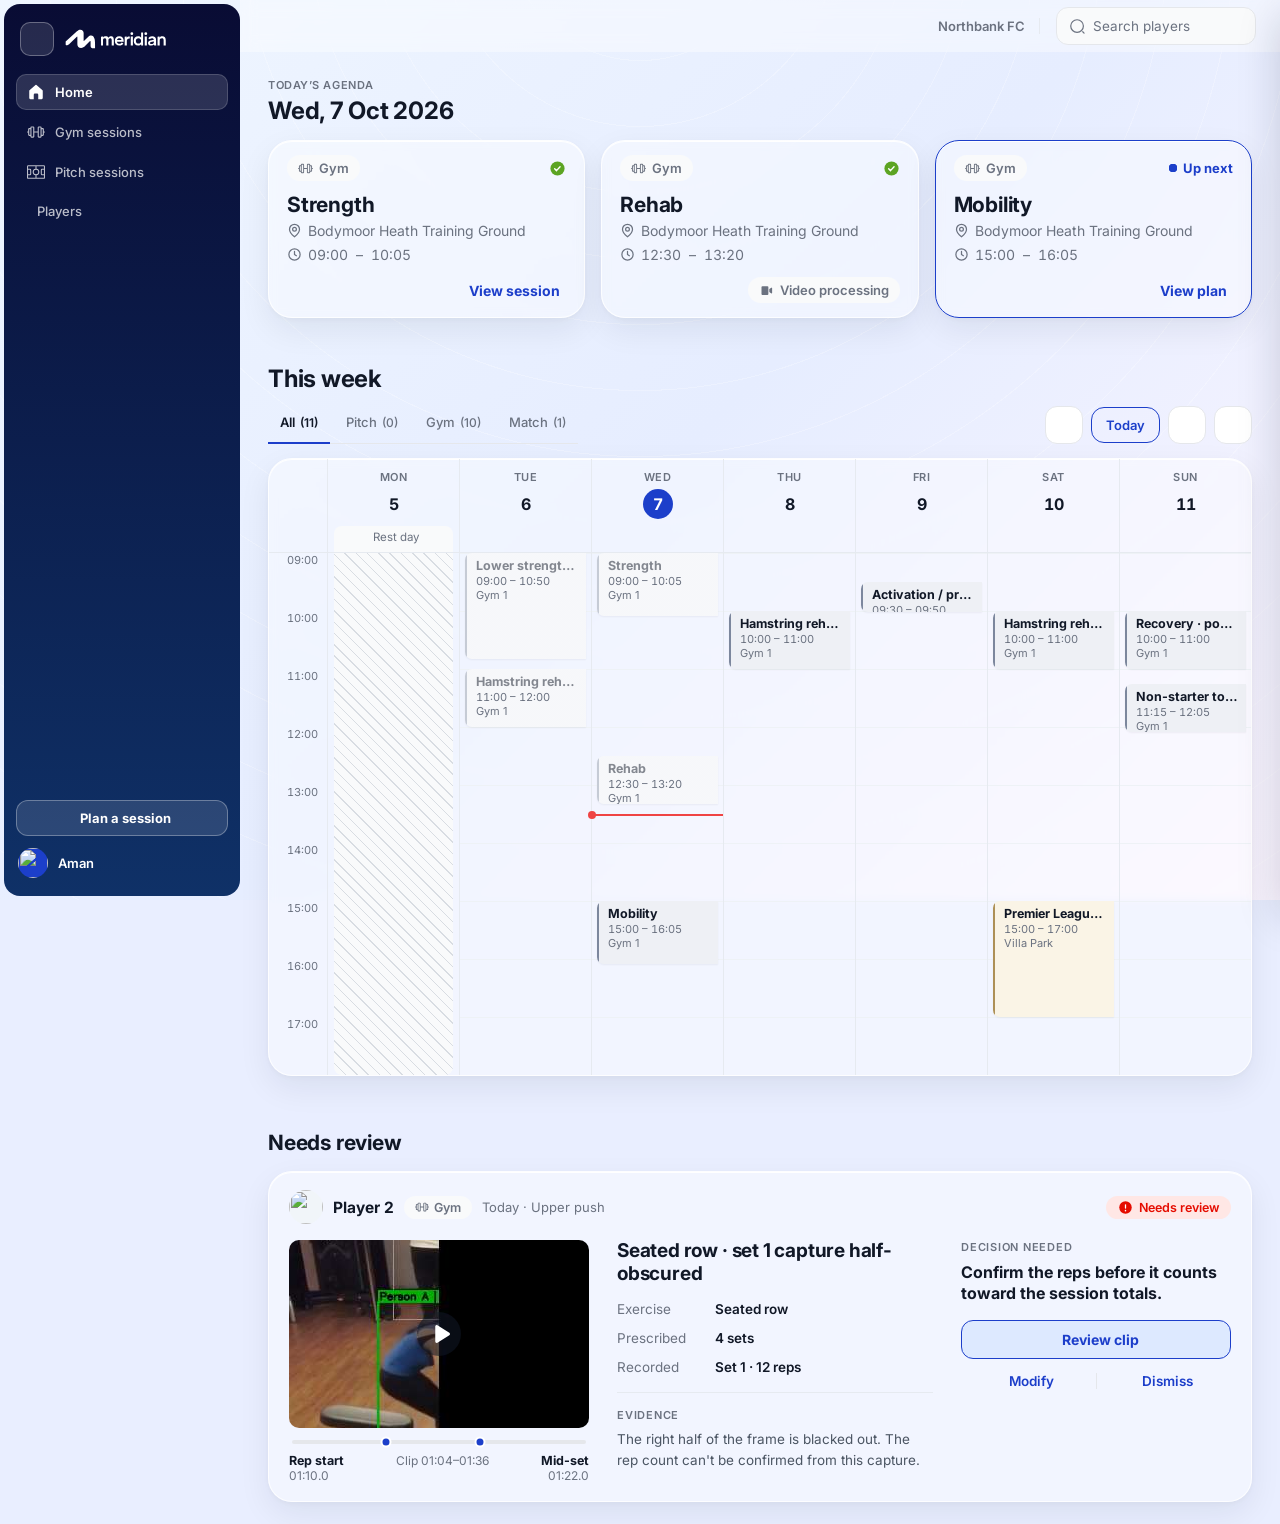
==== Meridian — Home (week) v1.html @ 51a59f5b "Page bottom padding: 70/80px → 16px to match sidebar Co-Authored-By: Claude Opus 4.8 <noreply@anthro" ====
<!doctype html>
<html lang="en">
<head>
<meta charset="utf-8">
<meta name="viewport" content="width=device-width, initial-scale=1">
<title>Meridian · Home</title>
<link rel="preconnect" href="https://fonts.googleapis.com">
<link rel="preconnect" href="https://fonts.gstatic.com" crossorigin>
<link href="https://fonts.googleapis.com/css2?family=Inter:wght@400;500;600;700&display=swap" rel="stylesheet">
<script src="https://unpkg.com/lucide@latest"></script>
<style>
:root{
  --color-primary:#2B7FFF; --color-primary-text:#027BFC; --color-primary-hover:#1C6EF0;
  --color-primary-soft:#EBF3FF; --color-primary-tint:#EBF3FF; --color-primary-border:#B4D1FF; --color-primary-ink:#027BFC;
  --color-page:#F6F8FA; --color-surface:#FFFFFF; --color-surface-subtle:#F9FAFB; --color-surface-muted:#F1F5F9;
  --color-border:#E5E7EB; --color-border-subtle:#EEF2F6; --color-separator:#E6EAF0;
  --color-text:#111827; --color-text-muted:#4B5563; --color-text-soft:#6B7280; --color-text-disabled:#9CA3AF;
  --r-sm:6px; --r-md:10px; --r-lg:12px; --r-xl:16px; --r-pill:999px;
  --shadow-card:0 1px 2px rgba(15,23,42,.04); --shadow-pop:0 16px 40px rgba(15,23,42,.18);
  --ff:"Inter Display","Inter",system-ui,-apple-system,BlinkMacSystemFont,"Segoe UI",sans-serif;
  --side:240px; --top:52px; --rail:360px;
  --rail-inset:28px;
  --c-plan:#5CA423; --c-plan-soft:#EFFAE6;
  --c-partial:#E58600; --c-partial-soft:#FFEED6;
  --c-review:#E50C00; --c-review-soft:#FFE7E5;
  --c-notobs:#9CA3AF; --c-notobs-soft:#EEF1F4;
  --c-now:#EF4444; --hourpx:58px; --gridh:522px;
}
*{margin:0;padding:0;box-sizing:border-box;corner-shape:squircle}
.avatar,.pnum,.cal-date.today,.rc-ava,.rc-play .pc{corner-shape:round}
body{font-family:var(--ff);background:var(--color-page);color:var(--color-text);-webkit-font-smoothing:antialiased}
.eyebrow{font-size:11px;line-height:14px;font-weight:400;letter-spacing:.09em;text-transform:uppercase;color:var(--color-text-soft)}
a{color:inherit;text-decoration:none}
button{font-family:var(--ff)}

/* ---------- app shell ---------- */
.topbar{position:fixed;top:0;left:0;right:0;height:var(--top);background:var(--color-surface);border-bottom:1px solid var(--color-separator);display:flex;align-items:center;gap:14px;padding:0 24px 0 20px;z-index:40}
.brand{display:flex;align-items:center;gap:9px;font-weight:700;letter-spacing:.02em}
.brandlogo{height:22px;width:auto;display:block;color:var(--color-text)}
.topbar .sp{flex:1}
.topclub{color:var(--color-text-soft);font-weight:600;font-size:13px;padding-right:14px;margin-right:2px;border-right:1px solid var(--color-separator)}
.btn{font-size:13px;font-weight:600;border-radius:var(--r-lg);border:1px solid var(--color-border);background:var(--color-surface);color:var(--color-text);height:36px;padding:0 14px;display:inline-flex;align-items:center;gap:7px;cursor:pointer}
.btn:hover{background:var(--color-surface-subtle)}
.btn svg{width:16px;height:16px}
.avatar{width:30px;height:30px;border-radius:50%;background:var(--color-primary);color:#fff;display:grid;place-items:center;font-size:12px;font-weight:700;overflow:hidden}
.avatar img{width:100%;height:100%;object-fit:cover;display:block}
.navtoggle{width:34px;height:34px;border-radius:var(--r-md);border:1px solid var(--color-border);background:var(--color-surface);color:var(--color-text-soft);display:grid;place-items:center;cursor:pointer;flex:none}
.navtoggle:hover{background:var(--color-surface-subtle);color:var(--color-text)}
.navtoggle svg{width:18px;height:18px}
.side{position:fixed;top:var(--top);bottom:0;left:0;width:var(--side);background:var(--color-surface);border-right:1px solid var(--color-separator);padding:16px 12px;display:flex;flex-direction:column;gap:4px;overflow:auto;z-index:30;transition:width .2s ease}
.side .grp{margin:14px 8px 6px}
.nav{display:flex;align-items:center;gap:10px;padding:8px 10px;border-radius:var(--r-md);border:1px solid transparent;color:var(--color-text-soft);font-size:13px;font-weight:500;cursor:pointer;text-decoration:none;position:relative}
.nav svg{width:18px;height:18px;color:var(--color-text-soft)}
.nav:hover{background:var(--color-surface-subtle)}
.nav.disabled{cursor:default;pointer-events:none}
.nav.active{background:var(--color-surface-muted);border-color:rgba(31,43,39,.03);color:var(--color-text);font-weight:600}
.nav.active svg{color:var(--color-text)}
.nav .badge{margin-left:auto;background:#FEF3C7;color:#92400E;font-size:11px;font-weight:700;border-radius:var(--r-pill);padding:1px 8px}
.side-foot{margin-top:auto;padding-top:12px;display:flex;flex-direction:column;gap:10px}
.sidecta{width:100%;justify-content:center;background:var(--color-primary-tint);border-color:var(--color-primary-text);color:var(--color-primary-text);font-weight:700}
.sidecta:hover{background:#DCEAFF}
.profile{display:flex;align-items:center;gap:10px;padding:2px}
.profile .pname{font-size:13px;font-weight:600;color:var(--color-text)}
body.nav-collapsed{--side:64px}
body.nav-collapsed .side{padding:16px 8px}
body.nav-collapsed .side .grp{display:none}
body.nav-collapsed .nav{justify-content:center;padding:9px 0;gap:0}
body.nav-collapsed .nav .lbl{display:none}
body.nav-collapsed .nav .badge{position:absolute;top:1px;right:9px;margin:0}
body.nav-collapsed .side-foot{align-items:center}
body.nav-collapsed .sidecta{width:36px;padding:0}
body.nav-collapsed .sidecta .lbl{display:none}
body.nav-collapsed .profile .pname{display:none}
.main{margin-left:var(--side);margin-top:var(--top);transition:margin-left .2s ease;padding-bottom:16px}

/* ---------- home layout ---------- */
.home{max-width:1420px;margin:0 auto;padding:22px 28px 0}
.home-main{min-width:0}
.home-rail{margin-top:54px}

.h-head{display:flex;align-items:flex-start;justify-content:space-between;gap:20px;flex-wrap:wrap}
.h-left{display:flex;align-items:stretch;gap:22px;flex-wrap:wrap}
.h-title{font-size:32px;line-height:1.1;font-weight:700;letter-spacing:-.02em;color:var(--color-text)}
.h-sub{font-size:15px;color:var(--color-text-muted);margin-top:6px}
.h-now{display:flex;align-items:center;gap:10px;border-left:1px solid var(--color-separator);padding-left:22px;align-self:center}
.h-now-dot{width:9px;height:9px;border-radius:50%;background:var(--c-now);flex:none}
.h-now-time{font-size:15px;font-weight:700;color:var(--color-text);font-variant-numeric:tabular-nums;line-height:1.15}
.h-now-lbl{font-size:12px;color:var(--color-text-soft)}

.sec-head{display:flex;align-items:baseline;justify-content:space-between;gap:16px;margin:22px 0 14px}
.sec-title{font-size:24px;line-height:30px;font-weight:700;letter-spacing:-.01em}
.sec-aux{font-size:13px;color:var(--color-text-soft)}

/* today cards */
.today-grid{display:grid;grid-template-columns:repeat(var(--cols,2),1fr);gap:16px}
.tc-viewport{overflow:hidden;border-radius:var(--r-lg)}
.tc-track{display:flex;align-items:stretch;transition:transform .32s ease}
.tc-track .acard{flex:0 0 100%;min-width:0}
.tc-nav{display:flex;align-items:center;justify-content:center;gap:16px;margin-top:14px}
.tc-arrow{width:34px;height:34px;border:1px solid var(--color-border);background:var(--color-surface);border-radius:var(--r-md);display:grid;place-items:center;cursor:pointer;color:var(--color-text-soft)}
.tc-arrow:hover{background:var(--color-surface-subtle);color:var(--color-text)}
.tc-arrow:disabled{opacity:.4;cursor:default}
.tc-arrow:disabled:hover{background:var(--color-surface);color:var(--color-text-soft)}
.tc-arrow svg{width:17px;height:17px}
.tc-dots{display:flex;align-items:center;gap:7px}
.tc-dot{width:7px;height:7px;border-radius:999px;background:var(--color-border);cursor:pointer;border:0;padding:0;transition:width .2s,background .2s}
.tc-dot.active{background:var(--color-primary);width:20px}
.type-tag{display:inline-flex;align-items:center;gap:7px;font-size:13px;color:var(--color-text-soft);font-weight:500}
.type-tag .ti{display:inline-flex}
.type-tag .ti svg{width:17px;height:17px}
.acard{position:relative;background:var(--color-surface);border:none;border-radius:var(--r-lg);cursor:pointer;box-shadow:var(--shadow-card);transition:border-color .15s,box-shadow .15s;display:flex;flex-direction:column;overflow:hidden}
.acard:hover{border-color:var(--color-primary-border);box-shadow:0 2px 10px rgba(15,23,42,.06)}
.acard.next{border-color:var(--color-primary)}
.ac-head{display:flex;align-items:center;justify-content:space-between;gap:8px;padding:12px 18px 0}
.ac-top{display:flex;align-items:center;justify-content:space-between;gap:8px;padding:14px 18px 0}
.ac-type{display:inline-flex;align-items:center;gap:6px;font-size:13px;font-weight:600;padding:5px 11px;border-radius:var(--r-pill);color:var(--color-text-soft);background:var(--color-surface-subtle)}
.ac-type svg{width:15px;height:15px}
.ac-time{display:flex;align-items:center;gap:6px;font-size:14px;color:var(--color-text-soft);margin-top:7px;font-variant-numeric:tabular-nums}
.ac-time svg{width:15px;height:15px;flex:none}
.ac-time .dash{color:var(--color-text-soft);margin:0 2px}
.ac-badge{display:inline-flex;align-items:center;gap:6px;font-size:13px;font-weight:700;white-space:nowrap}
.ac-badge svg{width:17px;height:17px}
.ac-badge.done{color:var(--c-plan)}
.ac-badge.next{color:var(--color-primary-text)}
.ac-dot{position:relative;width:8px;height:8px;border-radius:50%;corner-shape:round;background:var(--color-primary);flex:none}
.ac-dot::before,.ac-dot::after{content:"";position:absolute;inset:0;border-radius:50%;corner-shape:round;background:var(--color-primary);animation:acripple 1.8s ease-out infinite}
.ac-dot::after{animation-delay:.9s}
@keyframes acripple{0%{transform:scale(1);opacity:.4}100%{transform:scale(3);opacity:0}}
.ac-badge.soon{color:var(--color-text-soft)}
.ac-body{padding:12px 18px 0}
.ac-ico{flex:none;width:48px;height:48px;border-radius:12px;background:var(--color-surface-subtle);display:grid;place-items:center;color:var(--color-text-soft)}
.ac-ico svg{width:24px;height:24px}
.ac-info{min-width:0}
.ac-title{font-size:21px;font-weight:700;letter-spacing:-.01em;line-height:1.1;color:var(--color-text)}
.ac-loc{display:flex;align-items:center;gap:6px;font-size:14px;color:var(--color-text-soft);margin-top:6px}
.ac-loc svg{width:15px;height:15px;flex:none}
.ac-foot{margin-top:auto;min-height:54px;padding:0 18px;display:flex;align-items:center;justify-content:space-between;gap:12px}
.ac-foot.end{justify-content:flex-end}
.ac-pill{display:inline-flex;align-items:center;gap:6px;font-size:13px;font-weight:600;padding:5px 11px;border-radius:var(--r-pill)}
.ac-pill svg{width:15px;height:15px}
.ac-pill.ready{color:var(--c-plan);background:var(--c-plan-soft)}
.ac-pill.vid{color:var(--color-text-soft);background:var(--color-surface-subtle)}
.ac-pill.vid svg{animation:acProcessing 1.3s ease-in-out infinite}
@keyframes acProcessing{0%,100%{opacity:1}50%{opacity:.3}}
@media(prefers-reduced-motion:reduce){.ac-pill.vid svg{animation:none}}
.ac-pill.needed{color:var(--c-partial);background:var(--c-partial-soft)}
.ac-link{display:inline-flex;align-items:center;gap:6px;color:var(--color-primary-text);font-size:14px;font-weight:700;white-space:nowrap}
.ac-link svg{width:16px;height:16px}
.status{display:inline-flex;align-items:center;gap:7px;font-size:13px;font-weight:600}
.status svg{width:16px;height:16px}
.status.ready{color:var(--c-plan)}
.status.needed{color:var(--c-partial)}

/* this week */
.week-head{display:flex;justify-content:space-between;align-items:flex-end;gap:24px;margin:46px 0 14px;flex-wrap:wrap}
.week-sub1{font-size:13px;color:var(--color-text-soft);margin-top:11px}
.week-sub2{font-size:13px;color:var(--color-text-soft);margin-top:11px}
.week-ctrls{display:flex;flex-direction:column;align-items:flex-end;gap:12px}
.week-nav{display:flex;align-items:center;gap:8px}
.ibtn{width:38px;height:38px;border:1px solid var(--color-border);background:var(--color-surface);border-radius:var(--r-lg);display:grid;place-items:center;cursor:pointer;color:var(--color-text-soft)}
.ibtn:hover{background:var(--color-surface-subtle);color:var(--color-text)}
.ibtn svg{width:18px;height:18px}
.filters{display:inline-flex;background:var(--color-surface-muted);border-radius:var(--r-md);padding:3px}
.fbtn{border:0;background:none;font-size:12.5px;font-weight:600;color:var(--color-text-soft);padding:6px 16px;border-radius:7px;cursor:pointer;font-family:inherit}
.fbtn:hover{color:var(--color-text)}
.fbtn.active{background:var(--color-surface);color:var(--color-text);box-shadow:var(--shadow-card)}
.ptabs{display:flex;gap:4px;border-bottom:1px solid var(--color-border);margin-top:12px}
.ptab{border:0;background:none;font-size:13px;font-weight:500;color:var(--color-text-soft);padding:8px 12px 12px;cursor:pointer;border-bottom:2px solid transparent;margin-bottom:-1px;display:flex;align-items:center;gap:5px;font-family:inherit}
.ptab:hover{color:var(--color-text)}
.ptab span{color:var(--color-text-soft);font-weight:500;font-size:12px}
.ptab.active{color:var(--color-text);border-bottom-color:var(--color-primary-text);font-weight:600}
.ptab.active span{color:var(--color-text);font-weight:600}

.weekcal{background:var(--color-surface);border:none;border-radius:var(--r-lg);box-shadow:var(--shadow-card);overflow:hidden}
.wcscroll{overflow-x:auto}
.wc-inner{min-width:900px}
.wc-row{display:grid;grid-template-columns:58px repeat(7,1fr)}
.wc-head{border-bottom:1px solid var(--color-separator)}
.wc-dayh{border-left:1px solid var(--color-separator);display:flex;flex-direction:column;align-items:center;gap:5px;padding:11px 0 10px;text-align:center}
.wc-dow{font-size:11px;letter-spacing:.05em;text-transform:uppercase;color:var(--color-text-soft);font-weight:600}
.wc-date{font-size:16px;font-weight:700;color:var(--color-text);line-height:1;font-variant-numeric:tabular-nums;height:30px;display:grid;place-items:center}
.wc-date.today{background:var(--color-primary);color:#fff;width:30px;height:30px;border-radius:50%;display:grid;place-items:center;font-size:16px}
.wc-allday{border-bottom:1px solid var(--color-separator)}
.wc-adl{font-size:11px;color:var(--color-text-soft);padding:0 8px;text-align:right;display:flex;align-items:center;justify-content:flex-end}
.wc-adc{border-left:1px solid var(--color-separator);min-height:38px;display:flex;align-items:center;gap:7px;padding:0 10px;font-size:13px;color:var(--color-text-soft)}
.wc-adc svg{width:18px;height:18px;color:var(--color-text-disabled)}
.wc-body{position:relative;display:grid;grid-template-columns:58px repeat(7,1fr)}
.wc-gutter{position:relative;height:var(--gridh)}
.wc-hr{position:absolute;right:9px;font-size:11px;color:var(--color-text-soft);font-variant-numeric:tabular-nums;line-height:1}
.wc-day{position:relative;height:var(--gridh);border-left:1px solid var(--color-separator);background-image:repeating-linear-gradient(to bottom,var(--color-border-subtle) 0,var(--color-border-subtle) 1px,transparent 1px,transparent var(--hourpx))}
.wc-day.rest{background:none}
.wc-day.rest::before{content:"";position:absolute;top:0;left:6px;right:6px;bottom:0;border-radius:0 0 8px 8px;background-color:var(--color-surface-subtle);background-image:repeating-linear-gradient(45deg,rgba(100,116,139,.22) 0,rgba(100,116,139,.22) 1px,transparent 1px,transparent 8px)}
.wc-dayh.hasadev{padding-bottom:0}
.wc-adev{align-self:stretch;margin:2px 6px 0;background-color:var(--color-surface-subtle);border-radius:8px 8px 0 0;padding:4px 8px 7px;font-size:11.5px;color:var(--color-text-soft);display:flex;align-items:center;justify-content:center;gap:5px;line-height:1.3;overflow:hidden}
.wc-adev svg{width:14px;height:14px;flex:none;color:var(--color-text-disabled)}
.wc-ev{position:absolute;left:5px;right:5px;border-radius:7px 0 0 7px;padding:6px 8px 6px 11px;overflow:hidden;box-shadow:0 1px 2px rgba(15,23,42,.05);display:block;min-height:30px;text-decoration:none}
.wc-ev.past{background-image:linear-gradient(rgba(255,255,255,.5),rgba(255,255,255,.5))}
.wc-ev.past::before{opacity:.4}
.wc-ev.past .ev-title{opacity:.5}
.wc-ev::before{content:"";position:absolute;left:0;top:0;bottom:0;width:2px;background:var(--ev-accent)}
.wc-ev .ev-title{font-size:12.5px;font-weight:700;color:var(--color-text);line-height:1.15;white-space:nowrap;overflow:hidden;text-overflow:ellipsis}
.wc-ev .ev-time{font-size:11px;color:var(--color-text-soft);font-variant-numeric:tabular-nums;margin-top:1px}
.wc-ev .ev-loc{font-size:11px;color:var(--color-text-soft)}
.wc-ev .ev-ic{position:absolute;right:6px;bottom:6px;display:grid;place-items:center}
.wc-ev .ev-ic svg{width:15px;height:15px;display:block}
.ev-pitch{background:#EDF4F1;--ev-accent:#6F9588}
.ev-gym{background:#EEF0F5;--ev-accent:#7C879D}
.ev-match{background:#FAF4E6;--ev-accent:#AD9057;cursor:default}
.ev-ic.vid{color:var(--color-primary-text)}
.ev-ic.needed{color:var(--c-partial)}
.ev-ic.ev-flag{cursor:pointer}
.wc-now{position:absolute;left:0;right:0;height:2px;background:var(--c-now);z-index:6}
.wc-now::before{content:"";position:absolute;left:-4px;top:-3px;width:8px;height:8px;border-radius:50%;background:var(--c-now)}
.tbi{width:36px;height:36px;border-radius:var(--r-md);border:0;background:none;color:var(--color-text-soft);display:grid;place-items:center;cursor:pointer;position:relative}
.tbi:hover{background:var(--color-surface-subtle);color:var(--color-text)}
.tbi svg{width:19px;height:19px}
.tbi .dot{position:absolute;top:7px;right:8px;width:7px;height:7px;border-radius:50%;background:var(--color-primary);border:1.5px solid var(--color-surface)}

/* date popup */
.datewrap{position:relative}
.datepop{position:absolute;top:46px;right:0;width:272px;background:var(--color-surface);border:1px solid var(--color-border);border-radius:var(--r-lg);box-shadow:var(--shadow-pop);padding:14px;z-index:50;display:none}
.datepop.open{display:block}
.dp-head{display:flex;align-items:center;justify-content:space-between;margin-bottom:10px}
.dp-my{font-size:14px;font-weight:700}
.dp-nav{display:flex;gap:4px}
.dp-arrow{width:28px;height:28px;border:0;background:none;border-radius:var(--r-sm);display:grid;place-items:center;cursor:pointer;color:var(--color-text-soft)}
.dp-arrow:hover{background:var(--color-surface-muted);color:var(--color-text)}
.dp-arrow svg{width:16px;height:16px}
.dp-grid{display:grid;grid-template-columns:repeat(7,1fr);gap:2px}
.dp-dow{font-size:10px;font-weight:600;color:var(--color-text-disabled);text-align:center;padding:4px 0;text-transform:uppercase}
.dp-cell{aspect-ratio:1;border:0;background:none;border-radius:var(--r-sm);font-size:12.5px;font-weight:500;color:var(--color-text);cursor:pointer;display:grid;place-items:center;position:relative;font-family:inherit;font-variant-numeric:tabular-nums}
.dp-cell:hover{background:var(--color-surface-muted)}
.dp-cell.dim{color:var(--color-text-disabled)}
.dp-cell.inwk{background:var(--color-primary-soft)}
.dp-cell.today::after{content:"";position:absolute;bottom:4px;width:4px;height:4px;border-radius:50%;background:var(--c-plan)}
.dp-today{margin-top:10px;width:100%;border:1px solid var(--color-border);background:var(--color-surface);border-radius:var(--r-md);font-size:12.5px;font-weight:600;color:var(--color-text-soft);height:32px;cursor:pointer}
.dp-today:hover{background:var(--color-surface-subtle);color:var(--color-text)}

/* ---------- right rail ---------- */
.rail-head{display:flex;align-items:center;justify-content:space-between;gap:10px}
.rail-title{font-size:21px;font-weight:700;letter-spacing:-.01em}
.rail-count{background:var(--color-surface-muted);color:var(--color-text);font-size:12.5px;font-weight:700;border-radius:var(--r-pill);padding:2px 10px}
.rail-sub{font-size:13px;color:var(--color-text-soft);margin-top:6px}
.rtabs{display:flex;gap:26px;border-bottom:1px solid var(--color-separator);margin:18px 0 18px}
.rtab{display:flex;align-items:center;gap:7px;padding:0 0 11px;font-size:13.5px;font-weight:600;color:var(--color-text-soft);border-bottom:2px solid transparent;cursor:pointer;margin-bottom:-1px}
.rtab:hover{color:var(--color-text)}
.rtab.active{color:var(--color-text);border-bottom-color:var(--color-primary)}
.rtab .c{background:var(--color-surface-muted);color:var(--color-text-soft);font-size:11px;font-weight:700;border-radius:var(--r-pill);padding:1px 7px}
.rtab.active .c{background:var(--color-primary-tint);color:var(--color-primary-text)}
#reviewList{display:flex;flex-direction:column;gap:16px}
.revcard{background:var(--color-surface);border:none;border-radius:var(--r-lg);padding:18px 20px;box-shadow:var(--shadow-card);margin-bottom:6px}
.rv-top{display:flex;align-items:center;justify-content:space-between;gap:12px;flex-wrap:wrap;margin-bottom:16px}
.rv-phead{display:flex;align-items:center;gap:10px;flex-wrap:wrap}
.rv-pnum{width:34px;height:34px;border-radius:50%;corner-shape:round;background:var(--color-surface-muted);color:var(--color-text);font-size:13px;font-weight:700;display:grid;place-items:center;flex:none;overflow:hidden}
.rv-pnum img{width:100%;height:100%;object-fit:cover;display:block}
.rv-pname{font-size:15.5px;font-weight:700}
.rv-tpill{display:inline-flex;align-items:center;gap:5px;font-size:12.5px;font-weight:600;color:var(--color-text-soft);background:var(--color-surface-subtle);border-radius:var(--r-pill);padding:4px 11px}
.rv-tpill svg{width:14px;height:14px}
.rv-pctx{font-size:13px;color:var(--color-text-soft)}
.rv-badge{display:inline-flex;align-items:center;gap:6px;font-size:12.5px;font-weight:600;color:var(--c-review);background:var(--c-review-soft);border-radius:var(--r-pill);padding:4px 12px}
.rv-badge svg{width:15px;height:15px}
.rv-cols{display:grid;grid-template-columns:300px minmax(0,1fr) 270px;gap:28px;align-items:start}
.rv-video{position:relative;aspect-ratio:16/10;border-radius:var(--r-md);overflow:hidden;background:var(--color-surface-muted);cursor:pointer}
.rv-video img,.rv-video video{width:100%;height:100%;object-fit:cover;display:block}
.rv-video.playing .rv-play{display:none}
.rv-vlabel{position:absolute;top:8px;left:8px;background:rgba(17,24,39,.72);color:#fff;font-size:11px;font-weight:600;border-radius:5px;padding:2px 7px}
.rv-play{position:absolute;inset:0;margin:auto;width:44px;height:44px;border-radius:50%;corner-shape:round;background:rgba(17,24,39,.55);color:#fff;border:0;display:grid;place-items:center;cursor:pointer}
.rv-play svg{width:26px;height:26px;margin-left:3px}
.rv-play svg path{stroke:currentColor;stroke-width:2.6;stroke-linejoin:round;stroke-linecap:round}
.rv-scrub{margin-top:12px}
.rv-track{position:relative;height:4px;border-radius:2px;background:var(--color-border);margin:6px 3px 0}
.rv-dot{position:absolute;top:50%;transform:translate(-50%,-50%);width:11px;height:11px;border-radius:50%;background:var(--color-primary);border:2px solid var(--color-surface)}
.rv-scrub-row{display:flex;justify-content:space-between;align-items:flex-start;gap:8px;margin-top:9px;font-size:12px}
.rv-sl b{display:block;font-size:12.5px;font-weight:700;color:var(--color-text)}
.rv-sl span{color:var(--color-text-soft)}
.rv-sl.rt{text-align:right}
.rv-sc{color:var(--color-text-soft);text-align:center;white-space:nowrap}
.rv-mtitle{font-size:19px;font-weight:700;letter-spacing:-.01em;line-height:1.2;margin-bottom:14px}
.rv-mid .rv-meta{display:flex;flex-direction:column;gap:11px}
.rv-row{display:flex;gap:14px;font-size:13.5px;line-height:1.35}
.rv-row .k{color:var(--color-text-soft);width:84px;flex:none}
.rv-row .v{font-weight:600;color:var(--color-text)}
.rv-ev-label{font-size:11px;letter-spacing:.07em;text-transform:uppercase;color:var(--color-text-soft);font-weight:600;margin:16px 0 7px;padding-top:15px;border-top:1px solid var(--color-separator)}
.rv-ev{font-size:13.5px;color:var(--color-text-muted);line-height:1.5}
.rv-dn-label{font-size:11px;letter-spacing:.07em;text-transform:uppercase;color:var(--color-text-soft);font-weight:600;margin-bottom:8px}
.rv-dn{font-size:16px;font-weight:700;line-height:1.3;color:var(--color-text);margin-bottom:16px}
.rv-review{display:inline-flex;align-items:center;justify-content:center;gap:8px;width:100%;font-size:14px;font-weight:700;color:var(--color-primary-text);background:var(--color-primary-tint);border:1px solid var(--color-primary-text);border-radius:var(--r-lg);padding:10px 14px;cursor:pointer;font-family:inherit}
.rv-review:hover{background:#DCEAFF}
.rv-review svg{width:17px;height:17px}
.rv-actions{display:grid;grid-template-columns:1fr auto 1fr;align-items:center;margin-top:14px}
.rv-act{display:inline-flex;align-items:center;gap:7px;font-size:13.5px;font-weight:600;color:var(--color-primary-text);background:none;border:0;padding:0;cursor:pointer;font-family:inherit;justify-self:center}
.rv-act svg{width:16px;height:16px}
.rv-act:hover{color:var(--color-primary-hover)}
.rv-asep{width:1px;height:16px;background:var(--color-border)}
.rv-viewall{display:inline-flex;align-items:center;gap:7px;color:var(--color-primary-text);font-size:14px;font-weight:700;margin-top:18px;cursor:pointer}
.rv-viewall svg{width:16px;height:16px}
.rempty{font-size:13px;color:var(--color-text-soft);padding:20px 2px}
@media(max-width:1080px){.rv-cols{grid-template-columns:1fr;gap:20px}}

/* toast */
.toast{position:fixed;left:50%;bottom:28px;transform:translateX(-50%) translateY(20px);background:#111827;color:#fff;font-size:13px;font-weight:500;border-radius:var(--r-md);padding:11px 16px;box-shadow:var(--shadow-pop);opacity:0;pointer-events:none;transition:opacity .2s,transform .2s;z-index:80}
.toast.show{opacity:1;transform:translateX(-50%) translateY(0)}

@media(max-width:860px){.today-grid{grid-template-columns:1fr}}
@media(max-width:920px){:root{--side:0px}.side{display:none}.home-main{padding:26px 20px}}
.modal-scrim{position:fixed;inset:0;background:rgba(17,24,39,.4);opacity:0;pointer-events:none;transition:opacity .2s;z-index:62}
.modal-scrim.open{opacity:1;pointer-events:auto}
.planmodal{position:fixed;top:50%;left:50%;transform:translate(-50%,-48%);width:560px;max-width:94vw;max-height:90vh;overflow:auto;background:var(--color-surface);border-radius:var(--r-xl);box-shadow:var(--shadow-pop);z-index:63;opacity:0;pointer-events:none;transition:opacity .2s,transform .2s}
.planmodal.open{opacity:1;pointer-events:auto;transform:translate(-50%,-50%)}
.pm-head{display:flex;align-items:flex-start;justify-content:space-between;gap:12px;padding:22px 24px 0}
.pm-title{font-size:19px;font-weight:700;letter-spacing:-.01em}
.pm-sub{font-size:13px;color:var(--color-text-soft);margin-top:3px}
.pm-grid{display:grid;grid-template-columns:1fr 1fr;gap:12px;padding:18px 24px 24px}
.pm-card{display:flex;gap:13px;align-items:flex-start;text-align:left;border:1px solid var(--color-border);border-radius:var(--r-lg);padding:15px;background:var(--color-surface);cursor:pointer;font-family:inherit}
.pm-card:hover{border-color:var(--color-primary-border);background:var(--color-primary-tint)}
.pm-ic{width:38px;height:38px;border-radius:var(--r-md);background:var(--color-primary-tint);color:var(--color-primary-text);display:grid;place-items:center;flex:none}
.pm-card:hover .pm-ic{background:var(--color-surface)}
.pm-ic svg{width:19px;height:19px}
.pm-ct{display:flex;flex-direction:column;min-width:0}
.pm-cl{font-size:14px;font-weight:600;color:var(--color-text)}
.pm-cd{font-size:12.5px;color:var(--color-text-soft);margin-top:3px;line-height:1.4}
.pm-close{margin-left:auto;width:32px;height:32px;border:1px solid var(--color-border);background:none;border-radius:var(--r-md);cursor:pointer;display:grid;place-items:center;color:var(--color-text-soft)}
.pm-close:hover{background:var(--color-surface-subtle);color:var(--color-text)}
.pm-close svg{width:16px;height:16px}
@media(max-width:560px){.pm-grid{grid-template-columns:1fr}}
.num{font-variant-numeric:tabular-nums}
.sp-scrim{position:fixed;inset:0;background:rgba(17,24,39,.4);opacity:0;pointer-events:none;transition:opacity .2s;z-index:64}
.sp-scrim.open{opacity:1;pointer-events:auto}
.sp-drawer{position:fixed;top:0;right:0;bottom:0;width:440px;max-width:94vw;background:var(--color-surface);box-shadow:var(--shadow-pop);transform:translateX(100%);transition:transform .22s ease;z-index:65;display:flex;flex-direction:column;overflow:auto}
.sp-drawer.open{transform:none}
.dw-head{display:flex;align-items:center;gap:12px;padding:18px 20px;border-bottom:1px solid var(--color-separator)}
.dw-close{margin-left:auto;width:32px;height:32px;border:1px solid var(--color-border);background:none;border-radius:var(--r-md);cursor:pointer;display:grid;place-items:center;color:var(--color-text-soft)}
.dw-close svg{width:16px;height:16px}
.dw-body{padding:18px 20px;display:flex;flex-direction:column;gap:28px}
.dw-sec .l{font-size:11px;letter-spacing:.07em;text-transform:uppercase;color:var(--color-text-soft);font-weight:600;margin-bottom:6px}
.dw-sec p{font-size:13.5px;line-height:1.5;color:var(--color-text)}
.forcoach{border-left:3px solid var(--color-primary-border);background:var(--color-primary-tint);padding:10px 12px;border-radius:0 var(--r-md) var(--r-md) 0}
.dw-plan-name{font-size:18px;font-weight:700;color:var(--color-text);margin-top:3px}
.plan-meta{display:flex;flex-direction:column;gap:11px;background:var(--color-surface-subtle);border:1px solid var(--color-border);border-radius:var(--r-md);padding:14px 16px}
.pm-item{display:flex;align-items:center;gap:11px;font-size:13px;color:var(--color-text-muted)}
.pm-item svg{width:16px;height:16px;color:var(--color-text-soft);flex:none}
.pm-item b{color:var(--color-text);font-weight:600}
.timeline{display:flex;flex-direction:column}
.tl-row{display:flex;align-items:flex-start;gap:14px;padding:11px 0;border-bottom:1px solid var(--color-border-subtle)}
.tl-row:last-child{border-bottom:0;padding-bottom:0}
.tl-time{font-size:13px;font-weight:600;color:var(--color-text);width:46px;flex:none}
.tl-main{flex:1;min-width:0}
.tl-name{font-size:13.5px;font-weight:600;color:var(--color-text)}
.tl-note{font-size:12.5px;color:var(--color-text-soft);margin-top:2px}
.tl-dur{font-size:12px;color:var(--color-text-soft);flex:none;padding-top:1px}
.plan-prog{border:1px solid var(--color-border);border-radius:var(--r-md);padding:12px 14px;margin-bottom:10px}
.plan-prog:last-child{margin-bottom:0}
.pp-head{display:flex;align-items:center;justify-content:space-between;margin-bottom:6px}
.pp-name{font-size:13.5px;font-weight:700;color:var(--color-text)}
.pp-count{font-size:11.5px;color:var(--color-text-soft);background:var(--color-surface-muted);border-radius:var(--r-pill);padding:2px 9px;font-weight:600}
.pp-ex{display:flex;align-items:center;justify-content:space-between;gap:12px;padding:7px 0;border-top:1px solid var(--color-border-subtle)}
.pp-ex:first-of-type{border-top:0}
.pp-ex-name{font-size:13px;color:var(--color-text)}
.pp-ex-rx{font-size:12.5px;color:var(--color-text-muted);white-space:nowrap}
.plan-foot{font-size:11.5px;color:var(--color-text-disabled);padding-top:2px}
.notif-pop{position:fixed;top:56px;right:16px;width:344px;max-width:92vw;background:var(--color-surface);border:1px solid var(--color-border);border-radius:var(--r-lg);box-shadow:var(--shadow-pop);z-index:70;opacity:0;transform:translateY(-6px);pointer-events:none;transition:opacity .15s,transform .15s;overflow:hidden}
.notif-pop.open{opacity:1;transform:none;pointer-events:auto}
.notif-head{display:flex;align-items:center;justify-content:space-between;padding:13px 16px;border-bottom:1px solid var(--color-separator)}
.notif-head h4{font-size:14px;font-weight:700;margin:0}
.notif-mark{font-size:12px;color:var(--color-primary-text);font-weight:600;cursor:pointer;background:none;border:0;font-family:inherit;padding:0}
.notif-mark:hover{text-decoration:underline}
.notif-list{max-height:380px;overflow:auto}
.notif-item{display:flex;gap:11px;padding:12px 16px;border-bottom:1px solid var(--color-border-subtle);cursor:pointer}
.notif-item:last-child{border-bottom:0}
.notif-item:hover{background:var(--color-surface-subtle)}
.notif-item.unread{background:var(--color-primary-soft)}
.notif-item.unread:hover{background:#E3EEFF}
.notif-ic{width:32px;height:32px;border-radius:8px;display:grid;place-items:center;flex:none}
.notif-ic svg{width:16px;height:16px}
.notif-ic.proc{background:#EBF3FF;color:#027BFC}
.notif-ic.review{background:#FFE7E5;color:#E50C00}
.notif-ic.ok{background:#EFFAE6;color:#5CA423}
.notif-tx{flex:1;min-width:0}
.notif-t{font-size:13px;font-weight:600;color:var(--color-text);line-height:1.3}
.notif-s{font-size:12px;color:var(--color-text-soft);margin-top:2px;line-height:1.35}
.notif-time{font-size:11px;color:var(--color-text-disabled);flex:none}
.notif-foot{padding:11px 16px;text-align:center;border-top:1px solid var(--color-separator)}
.notif-foot a{font-size:12.5px;color:var(--color-primary-text);font-weight:600;cursor:pointer}
.topsearch{position:relative;display:flex;align-items:center;gap:8px;height:38px;width:200px;max-width:42vw;border:1px solid var(--color-border);border-radius:var(--r-lg);background:var(--color-surface-subtle);padding:0 12px;transition:width .2s ease}
.topsearch:focus-within{width:330px;background:var(--color-surface);border-color:var(--color-primary-border);box-shadow:0 0 0 3px var(--color-primary-soft)}
.topsearch > svg{width:16px;height:16px;color:var(--color-text-soft);flex:none}
.topsearch input{flex:1;border:0;background:none;outline:none;font-family:inherit;font-size:13.5px;color:var(--color-text);min-width:0}
.topsearch input::placeholder{color:var(--color-text-soft)}
.topsearch-results{position:absolute;top:calc(100% + 7px);left:0;right:0;background:var(--color-surface);border:1px solid var(--color-border);border-radius:var(--r-lg);box-shadow:var(--shadow-pop);padding:5px;display:none;z-index:70;max-height:320px;overflow:auto}
.topsearch-results.open{display:block}
.ts-item{display:flex;align-items:center;gap:10px;padding:8px 10px;border-radius:var(--r-md);cursor:pointer;text-decoration:none}
.ts-item:hover{background:var(--color-surface-subtle)}
.ts-ava{width:30px;height:30px;border-radius:8px;overflow:hidden;background:var(--color-surface-muted);flex:none}
.ts-ava img{width:100%;height:100%;object-fit:cover;display:block}
.ts-col{display:flex;flex-direction:column;min-width:0}
.ts-name{font-size:13.5px;font-weight:600;color:var(--color-text)}
.ts-sub{font-size:12px;color:var(--color-text-soft);margin-top:1px}
.ts-empty{padding:14px;text-align:center;font-size:12.5px;color:var(--color-text-soft)}
</style>
<style>
/* ======================== NAV BAR GRADIENT ======================== */
.side{background:linear-gradient(180deg,#090C34 0%,#0F3167 100%);border-right:0;top:4px;left:4px;bottom:4px;width:calc(var(--side) - 4px);border-radius:16px;z-index:50}
.sidehead{display:flex;align-items:center;gap:10px;padding:2px 4px 14px}
body.nav-collapsed .sidehead{justify-content:center}
.side .grp{color:rgba(255,255,255,.42)}
.nav{color:rgba(255,255,255,.72)}
.nav svg{color:rgba(255,255,255,.72)}
.nav:hover{background:rgba(255,255,255,.08);color:#fff}
.nav:hover svg{color:#fff}
.nav.active{background:rgba(255,255,255,.14);border-color:rgba(255,255,255,.16);color:#fff}
.nav.active svg{color:#fff}
.sidecta{background:rgba(255,255,255,.12);border-color:rgba(255,255,255,.3);color:#fff}
.sidecta:hover{background:rgba(255,255,255,.2)}
.sidecta svg{color:#fff}
.profile .pname{color:#fff}
</style>
<style>
/* ======================== GLASS CARDS ======================== */
.pcard,.tile,.statcard,.statstrip,.ovstrip,.dcard,.pb-card,.panel,.exlb-card,.acard,.revcard,.weekcal,.pd-card,.ptable{
  background:rgba(255,255,255,.4);
  border:2px solid #FFFFFF;
  border-radius:24px;
  box-shadow:none;
  -webkit-backdrop-filter:blur(4px);
  backdrop-filter:blur(4px);
}
</style>
<style>
/* ======================== MD DESIGN BASIS (payment-options spec) ======================== */
/* Blue accent / primary palette (fonts untouched) */
:root{
  --color-primary:#1C3FCA;
  --color-primary-hover:#022198;
  --color-primary-active:#022198;
  --color-primary-text:hsla(228, 76%, 45%, 1);
  --color-primary-ink:#004A8E;
  --color-primary-soft:#DDE9FF;
  --color-primary-tint:#DDE9FF;
  --color-primary-border:#A3BAF9;
}
/* Light lavender-blue patterned page background */
body{
  background:
    repeating-radial-gradient(circle at 50% -8%, rgba(255,255,255,.26) 0 1px, transparent 1px 66px),
    linear-gradient(135deg,#EFF6FF 0%,#E6EDFF 52%,#FAF5FF 100%);
  background-attachment:fixed;
  background-color:#E9EEFF;
}
.main{background:transparent}
</style>
<style>
/* ======================== BRAND INTO NAV ======================== */
/* Navy top-left corner (matches the sidebar width) so the meridian logo sits on the blue */
.topbar{background:linear-gradient(90deg,#090C34 0,#090C34 var(--side),var(--color-surface) var(--side));border-bottom:0}
.brandlogo,.brand .mark{color:#fff}
.navtoggle{background:rgba(255,255,255,.12);border-color:rgba(255,255,255,.3);color:#fff}
.navtoggle:hover{background:rgba(255,255,255,.22);color:#fff}
body.nav-collapsed .brandlogo{display:none}
</style>
<style>
/* ======================== GLASS BARS (topbar + weekstrip) ======================== */
.topbar{left:var(--side);background:rgba(255,255,255,.4);-webkit-backdrop-filter:blur(8px);backdrop-filter:blur(8px);transition:left .2s ease}
.weekstrip{background:rgba(255,255,255,.4);-webkit-backdrop-filter:blur(8px);backdrop-filter:blur(8px)}
</style>
<style>
/* ======================== CARD STROKE (soft glass edge) ======================== */
.pcard,.tile,.statcard,.statstrip,.ovstrip,.dcard,.pb-card,.panel,.exlb-card,.acard,.revcard,.weekcal,.pd-card,.ptable{
  border:1px solid rgba(255,255,255,.8);
  box-shadow:0 12px 32px rgba(16,24,40,.07), 0 2px 6px rgba(16,24,40,.04), inset 0 1px 0 rgba(255,255,255,.95);
}
</style>
<style>
/* ======================== INTERNAL CARDS (glass tiles) ======================== */
.clipcard,.kmcard,.flagcard{
  background:linear-gradient(180deg,rgba(255,255,255,.80),rgba(255,255,255,.52));
  border:1px solid rgba(255,255,255,.85);
  border-radius:20px;
  box-shadow:0 8px 20px rgba(16,24,40,.06), inset 0 1px 0 rgba(255,255,255,.92);
  -webkit-backdrop-filter:blur(3px);backdrop-filter:blur(3px);
}
</style>
<style>
/* ======================== DATA TABLE: no card fill (rows transparent) ======================== */
.ptable{background:transparent;border:0;border-radius:0;box-shadow:none;-webkit-backdrop-filter:none;backdrop-filter:none}
.ptable td,.ptable th,.ptable tr{background:transparent}
</style>
<style>
/* ======================== SECTION DIVIDER (topbar / weekstrip) ======================== */
.weekstrip{position:relative}
.weekstrip::before{content:"";position:absolute;top:0;left:0;right:0;height:1px;background:linear-gradient(90deg,transparent,rgba(16,24,40,.15) 14%,rgba(16,24,40,.15) 86%,transparent);pointer-events:none}
</style>
<style>
/* ======================== INTERNAL CARDS v2 + NAV LINE FIX ======================== */
/* Internal cards per spec: 40% white fill, 2px white inside stroke, radius 16 */
.clipcard,.kmcard,.flagcard{
  background:rgba(255,255,255,.4);
  border:2px solid #FFFFFF;
  border-radius:16px;
  box-shadow:none;
  -webkit-backdrop-filter:blur(4px);backdrop-filter:blur(4px);
}
/* Remove the hairline on the nav rail */
.side{border-right:0}
</style>
<style>
/* ======================== INTERNAL CARD: translucent (not stacked white) ======================== */
.clipcard,.kmcard,.flagcard{background:transparent}
</style>
<style>
/* ======================== NAV LEFT EDGE FIX ======================== */
body::before{content:none}
</style>
<style>
/* ======================== INTERNAL CARD DROP SHADOW ======================== */
.clipcard,.kmcard,.flagcard{box-shadow:10px 10px 15px -3px rgba(16,24,40,.10)}
</style>
<style>
/* ======================== PARTIAL → amber badge grading (Container.svg) ======================== */
:root{
  --c-partial:#F99F35;
  --c-partial-ink:#D67D26;
  --c-partial-soft:#FFF7ED;
}
.exc.p{border:1px solid #FDD185}
.rv2-pill,.rv2-issue.is-partial .rv2-issue-ic{border:1px solid #FDD185}
</style>
<style>
/* ======================== PRIMARY BUTTON (Button.svg) ======================== */
.btn.primary{
  background:
    radial-gradient(130% 130% at 12% 0%, rgba(255,255,255,.30), rgba(255,255,255,0) 55%),
    linear-gradient(100deg, #0F3167 0%, #022198 60%);
  border:0;
  border-radius:20px;
  color:#fff;
  box-shadow:10px 10px 24px -3px rgba(51,94,179,.40), inset 0 0 0 2px rgba(255,255,255,.20);
}
.btn.primary:hover{
  background:
    radial-gradient(130% 130% at 12% 0%, rgba(255,255,255,.38), rgba(255,255,255,0) 55%),
    linear-gradient(100deg, #15397a 0%, #04289c 60%);
}
.btn.primary svg{color:#fff}
</style>
<style>
/* ======================== NAV SEAM + CLIPCARD16 + BUTTON v2 ======================== */
/* kill the bright seam where the navy rail meets the light content */
.side{box-shadow:none}
/* internal card padding 16 */
.clipcard{padding:16px}
/* primary button per new Button.svg: solid #022198 + radial sheen + 2px white inner stroke, NO drop shadow */
.btn.primary{
  background:radial-gradient(130% 130% at 8% -5%, rgba(255,255,255,.30), rgba(255,255,255,0) 55%), #022198;
  box-shadow:inset 0 0 0 2px rgba(255,255,255,.20);
}
.btn.primary:hover{
  background:radial-gradient(130% 130% at 8% -5%, rgba(255,255,255,.38), rgba(255,255,255,0) 55%), #04289C;
}
</style>
<style>
/* ======================== HL-CTA button fill/text ======================== */
.hl-cta{background:#A3BAF9;border-color:#1C3FCA;color:#1C3FCA}
.hl-cta:hover{background:#90ABF5}
</style>
<style>
/* ======================== PRIMARY CTA v3 (Button.svg: solid #1C3FCA, r13) ======================== */
.btn.primary{
  background:#1C3FCA;
  border:0;
  border-radius:13px;
  color:#fff;
  box-shadow:none;
}
.btn.primary:hover{background:#15329E}
.btn.primary svg{color:#fff}
</style>
<style>
/* ======================== SECONDARY CTA (Button-1.svg: outlined #1C3FCA, r13) ======================== */
.btn:not(.primary):not(.sidecta):not(.hl-cta):not(.rv2-confirm){
  background:transparent;
  border:1px solid #1C3FCA;
  color:#1C3FCA;
  border-radius:13px;
}
.btn:not(.primary):not(.sidecta):not(.hl-cta):not(.rv2-confirm):hover{background:rgba(28,63,202,.06)}
.btn:not(.primary):not(.sidecta):not(.hl-cta):not(.rv2-confirm) svg{color:#1C3FCA}
</style>
<style>
/* ======================== BAR TRACK bg #FFFFFF 40% ======================== */
.sg-track,.minibar{background:rgba(255,255,255,.4)}
</style>
<style>
/* ======================== HL-CTA → secondary CTA + SEARCH BAR (Light.svg) ======================== */
/* View session highlight: outlined #1C3FCA per Button-1.svg */
.hl-cta{background:transparent;border:1px solid #1C3FCA;color:#1C3FCA;border-radius:13px}
.hl-cta:hover{background:rgba(28,63,202,.06)}
/* search bar per Light.svg: gray outline, r8, gray magnifier, gray placeholder (our text kept) */
.topsearch-gym{border:1px solid #9CA3AF;border-radius:8px;background:rgba(255,255,255,.5)}
.topsearch-gym:focus-within{border-color:#6B7280;box-shadow:0 0 0 3px rgba(156,163,175,.18)}
.topsearch-gym>svg{color:#9CA3AF;transition:color .12s}
.topsearch-gym:hover>svg,.topsearch-gym:focus-within>svg{color:#6B7280}
.topsearch-gym input::placeholder{color:#9CA3AF}
</style>
<style>
/* ======================== TRACK 50% + SEG CHIP + SEARCH ICON ======================== */
.sg-track,.minibar{background:rgba(255,255,255,.5)}
.seg{background:rgba(28,63,202,.08);border:1px solid rgba(28,63,202,.10)}
</style>
<style>
/* ======================== SEARCH BAR radius match Export (13) ======================== */
.topsearch-gym{border-radius:13px}
</style>
</head>
<body>

<div id="shell-top"></div>
<div id="shell-side"></div>

<main class="main">
  <div class="home">
    <div class="home-main">
      <!-- Today's agenda -->
      <div class="sec-head" style="margin:4px 0 0">
        <div style="font-size:11px;letter-spacing:.05em;text-transform:uppercase;color:var(--color-text-soft);font-weight:600">Today&rsquo;s agenda</div>
      </div>
      <div id="todayDate" style="font-size:24px;line-height:30px;font-weight:700;letter-spacing:-.01em;color:var(--color-text);margin:4px 0 14px">Wed, 7 Oct 2026</div>
      <div id="todayGrid"></div>

      <!-- This week -->
      <div class="week-head">
        <div>
          <div class="sec-title">This week</div>
          <div class="ptabs" id="weekFilters">
            <button class="ptab active" data-f="all">All <span id="cnt-all"></span></button>
            <button class="ptab" data-f="pitch">Pitch <span id="cnt-pitch"></span></button>
            <button class="ptab" data-f="gym">Gym <span id="cnt-gym"></span></button>
            <button class="ptab" data-f="match">Match <span id="cnt-match"></span></button>
          </div>
        </div>
        <div class="week-ctrls">
          <div class="week-nav">
            <button class="ibtn" id="prevWk" aria-label="Previous week"><i data-lucide="chevron-left"></i></button>
            <button class="btn" id="todayWk">Today</button>
            <button class="ibtn" id="nextWk" aria-label="Next week"><i data-lucide="chevron-right"></i></button>
            <div class="datewrap">
              <button class="ibtn" id="dateBtn" aria-label="Pick a date"><i data-lucide="calendar"></i></button>
              <div class="datepop" id="datePop"></div>
            </div>
          </div>
        </div>
      </div>
      <div class="weekcal"><div class="wcscroll"><div class="wc-inner" id="weekgrid"></div></div></div>

      <!-- Needs review -->
      <section class="home-rail">
        <div class="rail-head">
          <div class="rail-title">Needs review</div>
          <a class="rv-viewall" id="viewAll" href="Meridian%20%E2%80%94%20Needs%20review%20(all).html" style="display:none;margin-top:0">View all <i data-lucide="arrow-right"></i></a>
        </div>
        <div id="reviewList" style="margin-top:16px"></div>
      </section>
    </div>
  </div>
</main>
<div class="sp-scrim" id="spScrim"></div>
<aside class="sp-drawer" id="spDrawer"></aside>

<div class="modal-scrim" id="planScrim"></div>
<div class="planmodal" id="planModal" role="dialog" aria-modal="true" aria-label="Plan a session">
  <div class="pm-head">
    <div><div class="pm-title">Plan a session</div><div class="pm-sub">Choose how you'd like to build the plan</div></div>
    <button class="pm-close" id="planClose" aria-label="Close"><i data-lucide="x"></i></button>
  </div>
  <div class="pm-grid" id="pmGrid"></div>
</div>


<div class="toast" id="toast"></div>

<script>
/* ============ ICONS (inline, type-coloured via currentColor) ============ */
const PITCH_SVG='<svg viewBox="0 0 512 512" fill="currentColor"><path d="M477 61H35A35 35 0 0 0 0 96v320a35 35 0 0 0 35 35h442a35 35 0 0 0 35-35V96a35 35 0 0 0-35-35M256 321a65 65 0 1 1 65-65 65.08 65.08 0 0 1-65 65M30 191h55a5 5 0 0 1 5 5v120a5 5 0 0 1-5 5H30zm0 225v-65h55a35 35 0 0 0 35-35V196a35 35 0 0 0-35-35H30V96a5 5 0 0 1 5-5h206v71.19a95 95 0 0 0 0 187.62V421H35a5 5 0 0 1-5-5m447 5H271v-71.19a95 95 0 0 0 0-187.62V91h206a5 5 0 0 1 5 5v65h-55a35 35 0 0 0-35 35v120a35 35 0 0 0 35 35h55v65a5 5 0 0 1-5 5m5-230v130h-55a5 5 0 0 1-5-5V196a5 5 0 0 1 5-5z"/></svg>';
const GYM_SVG='<svg viewBox="0 0 256 256" fill="currentColor"><path d="M248,120h-8V88a16,16,0,0,0-16-16H208V64a16,16,0,0,0-16-16H168a16,16,0,0,0-16,16v56H104V64A16,16,0,0,0,88,48H64A16,16,0,0,0,48,64v8H32A16,16,0,0,0,16,88v32H8a8,8,0,0,0,0,16h8v32a16,16,0,0,0,16,16H48v8a16,16,0,0,0,16,16H88a16,16,0,0,0,16-16V136h48v56a16,16,0,0,0,16,16h24a16,16,0,0,0,16-16v-8h16a16,16,0,0,0,16-16V136h8a8,8,0,0,0,0-16ZM32,168V88H48v80Zm56,24H64V64H88V192Zm104,0H168V64h24V175.82c0,.06,0,.12,0,.18s0,.12,0,.18V192Zm32-24H208V88h16Z"/></svg>';
const CHECK_SVG='<svg viewBox="0 0 24 24" fill="none" stroke="currentColor" stroke-width="2.4" stroke-linecap="round" stroke-linejoin="round"><path d="M20 6 9 17l-5-5"/></svg>';
const ALERT_SVG='<svg viewBox="0 0 24 24"><circle cx="12" cy="12" r="10" fill="currentColor"/><rect x="11" y="6.6" width="2" height="7.2" rx="1" fill="#fff"/><circle cx="12" cy="17" r="1.25" fill="#fff"/></svg>';
const PLAY_SVG='<svg viewBox="0 0 24 24" fill="currentColor"><path d="M8 5v14l11-7z"/></svg>';
const CHECKCIRCLE_SVG='<svg viewBox="0 0 24 24"><circle cx="12" cy="12" r="10" fill="currentColor"/><path d="M8 12.4l2.6 2.6 5-5.4" fill="none" stroke="#fff" stroke-width="2" stroke-linecap="round" stroke-linejoin="round"/></svg>';
const CLOCK_SVG='<svg viewBox="0 0 24 24" fill="none" stroke="currentColor" stroke-width="2" stroke-linecap="round" stroke-linejoin="round"><circle cx="12" cy="12" r="9"/><path d="M12 7v5l3 2"/></svg>';
const VIDEO_SVG='<svg viewBox="0 0 24 24" fill="currentColor"><path d="M4 6.5A1.5 1.5 0 0 1 5.5 5h8A1.5 1.5 0 0 1 15 6.5v11A1.5 1.5 0 0 1 13.5 19h-8A1.5 1.5 0 0 1 4 17.5zM16.5 9.6l3.3-2.2a.8.8 0 0 1 1.2.7v7.8a.8.8 0 0 1-1.2.7l-3.3-2.2z"/></svg>';
function typeIcon(t){return t==='gym'?GYM_SVG:PITCH_SVG;}
const DOT_SVG='<svg viewBox="0 0 24 24"><circle cx="12" cy="12" r="5" fill="currentColor"/></svg>';
const PIN_SVG='<svg viewBox="0 0 24 24" fill="none" stroke="currentColor" stroke-width="2" stroke-linecap="round" stroke-linejoin="round"><path d="M20 10c0 6-8 12-8 12s-8-6-8-12a8 8 0 0 1 16 0Z"/><circle cx="12" cy="10" r="3"/></svg>';
function typeLabel(t){return t==='gym'?'Gym':'Pitch';}

/* ============ DATA ============ */
const GYM_HREF="Meridian%20%E2%80%94%20Gym%20(session%20overview%20v3).html";
const PLAYERS_HREF="../Meridian%20%E2%80%94%20Players%20(report-led%20v1).html";
const TODAY=new Date(2026,9,7); // Wed 7 Oct 2026 (matches Gym session page week)

// sessions keyed by ISO date — the real 2-week plan, 6–19 Oct 2026 (Wed 7 Oct kept as the demo day)
const SESS_BY_DATE={
  '2026-10-01':[ {t:'09:00 – 10:30',type:'gym',title:'Upper push + trunk',loc:'Gym 1',status:'ready'},
                 {t:'11:00 – 12:00',type:'gym',title:'Hamstring rehab · stage 1',loc:'Gym 1',status:'ready'} ],
  '2026-10-02':[ {t:'09:30 – 09:50',type:'gym',title:'Activation / primer',loc:'Gym 1',status:'ready'} ],
  '2026-10-03':[ {t:'10:00 – 11:00',type:'gym',title:'Hamstring rehab · stage 1',loc:'Gym 1',status:'ready'} ],
  '2026-10-04':[ {t:'10:00 – 11:00',type:'gym',title:'Recovery · pool + mobility',loc:'Gym 1',status:'ready'} ],
  '2026-10-05':[],
  '2026-10-06':[ {t:'09:00 – 10:50',type:'gym',title:'Lower strength + upper pull',loc:'Gym 1',status:'ready'},
                 {t:'11:00 – 12:00',type:'gym',title:'Hamstring rehab · stage 2',loc:'Gym 1',status:'ready'} ],
  '2026-10-07':[ {t:'09:00 – 10:05',type:'gym',title:'Strength',loc:'Gym 1',status:'ready'},
                 {t:'12:30 – 13:20',type:'gym',title:'Rehab',loc:'Gym 1',status:'ready'},
                 {t:'15:00 – 16:05',type:'gym',title:'Mobility',loc:'Gym 1',status:'ready'} ],
  '2026-10-08':[ {t:'10:00 – 11:00',type:'gym',title:'Hamstring rehab · stage 2',loc:'Gym 1',status:null} ],
  '2026-10-09':[ {t:'09:30 – 09:50',type:'gym',title:'Activation / primer',loc:'Gym 1',status:null} ],
  '2026-10-10':[ {t:'10:00 – 11:00',type:'gym',title:'Hamstring rehab · stage 2',loc:'Gym 1',status:null},
                 {t:'15:00 – 17:00',type:'match',title:'Premier League (H)',loc:'Villa Park',status:null} ],
  '2026-10-11':[ {t:'10:00 – 11:00',type:'gym',title:'Recovery · pool + mobility',loc:'Gym 1',status:null},
                 {t:'11:15 – 12:05',type:'gym',title:'Non-starter top-up',loc:'Gym 1',status:null} ],
  '2026-10-12':[ {t:'09:00 – 10:35',type:'gym',title:'Full body (reduced)',loc:'Gym 1',status:null},
                 {t:'11:00 – 12:00',type:'gym',title:'Hamstring rehab · stage 3',loc:'Gym 1',status:null} ],
  '2026-10-13':[],
  '2026-10-14':[ {t:'09:00 – 09:20',type:'gym',title:'Activation / primer',loc:'Gym 1',status:null},
                 {t:'10:00 – 11:00',type:'gym',title:'Hamstring rehab · stage 3',loc:'Gym 1',status:null} ],
};
function isoOf(d){return d.getFullYear()+'-'+String(d.getMonth()+1).padStart(2,'0')+'-'+String(d.getDate()).padStart(2,'0');}
function evFor(d){return SESS_BY_DATE[isoOf(d)]||[];}
// designated rest days only (not every blank day); other empty days render as plain empty columns
const REST_DAYS=new Set(['2026-10-05','2026-10-13']);
function isRestDay(d){return REST_DAYS.has(isoOf(d));}
const DOW=['Mon','Tue','Wed','Thu','Fri','Sat','Sun'];
const NOW_MIN=13*60+30;           // 13:30 "current time"
const GSTART=9*60, HOURPX=58;     // grid starts 09:00, 58px/hour
function parseT(t){const p=t.split('–').map(x=>x.trim());const toM=s=>{const a=s.split(':');return (+a[0])*60+(+a[1]);};return [toM(p[0]),toM(p[1])];}
function yFor(min){return (min-GSTART)/60*HOURPX;}
function fmtDur(m){return m<60?('In '+m+' min'):('In '+Math.round(m/60)+' hour'+(Math.round(m/60)===1?'':'s'));}

const REVIEW=[
  {num:2,type:'gym',when:'Today',ctx:'Upper push',title:'Seated row · set 1 capture half-obscured',badge:'Needs review',
   meta:[['Exercise','Seated row'],['Prescribed','4 sets'],['Recorded','Set 1 · 12 reps'],['Clip window','01:04–01:36']],
   frames:[['Rep start','01:10.0','01:04–01:36'],['Mid-set','01:22.0','01:04–01:36']],
   shows:'The right half of the frame is blacked out. The rep count can\'t be confirmed from this capture.',
   coach:'Confirm the reps before it counts toward the session totals.'},
];

/* Placeholder footage per card (prototype) — files live in clips_zoomed/ */
const CLIPDIR='clips_zoomed/';
const MEDIA={
  2 :['poster_02_seated_row_error.jpg','player02_seated_row_set1_064.0s-096.0s_12reps_ERROR.mp4'],
};

let wkFilter='all', rvFilter='all', tcIndex=0;
const decided=new Set();
const VIEWALL="Meridian%20%E2%80%94%20Needs%20review%20(all).html";
let baseMon=mondayOf(TODAY);
let popY=TODAY.getFullYear(), popM=TODAY.getMonth();

/* ============ HELPERS ============ */
function icons(){ if(window.lucide) lucide.createIcons(); }
function addDays(d,n){const x=new Date(d);x.setDate(x.getDate()+n);return x;}
function mondayOf(d){const x=new Date(d);const k=(x.getDay()+6)%7;x.setDate(x.getDate()-k);x.setHours(0,0,0,0);return x;}
function sameDay(a,b){return a.getFullYear()===b.getFullYear()&&a.getMonth()===b.getMonth()&&a.getDate()===b.getDate();}
function hrefFor(type){return type==='gym'?GYM_HREF:PLAYERS_HREF;}
function statusHTML(s){
  if(s==='ready') return '<span class="status ready">'+CHECK_SVG+'Plan ready</span>';
  if(s==='needed') return '<span class="status needed">'+ALERT_SVG+'Plan needed</span>';
  return '';
}
let toastT;
function toast(msg){const el=document.getElementById('toast');el.textContent=msg;el.classList.add('show');clearTimeout(toastT);toastT=setTimeout(()=>el.classList.remove('show'),2200);}

/* ============ TODAY'S AGENDA ============ */
function renderToday(){
  const list=evFor(TODAY);
  let done=0,up=0,nextItem=null,earliest=1e9;
  const info=list.map((s)=>{const [a,e]=parseT(s.t);return {s,a,e,isDone:e<=NOW_MIN};});
  info.forEach(o=>{ if(o.isDone){done++;} else {up++; if(o.a<earliest){earliest=o.a;nextItem=o;}} });
  // Order: chronological by start time (calendar order), regardless of done/upcoming.
  const order=info.slice().sort((x,y)=>(x.a-y.a));
  const cards=order.map((o)=>{
    const s=o.s, isNext=(o===nextItem), parts=s.t.split('–');
    const badge=o.isDone
      ? '<span class="ac-badge done">'+CHECKCIRCLE_SVG+'</span>'
      : (isNext ? '<span class="ac-badge next"><span class="ac-dot"></span>Up next</span>'
                : '');
    const pill=o.isDone
      ? (s.title==='Strength' ? '' : '<span class="ac-pill vid">'+VIDEO_SVG+'Video processing</span>')
      : (s.status==='needed'?'<span class="ac-pill needed">'+ALERT_SVG+'Plan needed</span>':'');
    const link=o.isDone?'View session':'View plan';
    const planMode = !o.isDone && s.type==='gym';
    const _pt = s.t.split('–').map(x=>x.trim());
    const cardHref = planMode ? '#' : (s.type==='gym' ? GYM_HREF+'?session='+encodeURIComponent(s.title) : hrefFor(s.type));
    const cardAttrs = planMode ? ` data-plan="1" data-name="${s.title}" data-start="${_pt[0]}" data-end="${_pt[1]}"` : '';
    return `<a class="acard${isNext?' next':''}" href="${cardHref}"${cardAttrs}>
      <div class="ac-top"><span class="ac-type">${typeIcon(s.type)}${typeLabel(s.type)}</span>${badge}</div>
      <div class="ac-body"><div class="ac-title">${s.title}</div><div class="ac-loc">${PIN_SVG}Bodymoor Heath Training Ground</div><div class="ac-time">${CLOCK_SVG}${parts[0].trim()} <span class="dash">–</span> ${parts[1].trim()}</div></div>
      ${(o.isDone&&pill)?`<div class="ac-foot end">${pill}</div>`:`<div class="ac-foot">${pill||'<span></span>'}<span class="ac-link">${link} <i data-lucide="arrow-right"></i></span></div>`}
    </a>`;
  }).join('');
  const wrap=document.getElementById('todayGrid');
  // Show all cards at once (grid sized to the number of sessions). Carousel to come later.
  wrap.innerHTML=`<div class="today-grid" style="--cols:${Math.max(info.length,1)}">${cards}</div>`;
}
function tcInit(){
  const track=document.getElementById('todayTrack'); if(!track) return;
  const n=track.children.length;
  function upd(){
    tcIndex=Math.max(0,Math.min(tcIndex,n-1));
    track.style.transform='translateX(-'+(tcIndex*100)+'%)';
    document.querySelectorAll('#tcDots .tc-dot').forEach((d,i)=>d.classList.toggle('active',i===tcIndex));
    document.getElementById('tcPrev').disabled=tcIndex<=0;
    document.getElementById('tcNext').disabled=tcIndex>=n-1;
  }
  document.getElementById('tcPrev').onclick=()=>{tcIndex--;upd();};
  document.getElementById('tcNext').onclick=()=>{tcIndex++;upd();};
  document.getElementById('tcDots').onclick=e=>{const d=e.target.closest('.tc-dot'); if(!d)return; tcIndex=+d.dataset.i; upd();};
  upd();
}

/* ============ THIS WEEK ============ */
function fmtRange(mon){
  const sun=addDays(mon,6), y=sun.getFullYear();
  const mLong=mon.toLocaleString('en-GB',{month:'long'}), sLong=sun.toLocaleString('en-GB',{month:'long'});
  if(mon.getMonth()===sun.getMonth()) return `${mon.getDate()} – ${sun.getDate()} ${sLong} ${y}`;
  return `${mon.getDate()} ${mon.toLocaleString('en-GB',{month:'short'})} – ${sun.getDate()} ${sLong} ${y}`;
}
function evPast(date,endMin){ const td=new Date(TODAY); td.setHours(0,0,0,0); const dd=new Date(date); dd.setHours(0,0,0,0); if(dd<td) return true; if(dd.getTime()===td.getTime() && endMin<=NOW_MIN) return true; return false; }
function renderWeek(){
  const thisWeek=sameDay(baseMon,mondayOf(TODAY));
  let total=0,pitch=0,gym=0,match=0;
  for(let i=0;i<7;i++){ evFor(addDays(baseMon,i)).forEach(s=>{total++;if(s.type==='pitch')pitch++;else if(s.type==='gym')gym++;else if(s.type==='match')match++;}); }
  document.getElementById('cnt-all').textContent='('+total+')';
  document.getElementById('cnt-pitch').textContent='('+pitch+')';
  document.getElementById('cnt-gym').textContent='('+gym+')';
  document.getElementById('cnt-match').textContent='('+match+')';
  let head='<div></div>';
  for(let i=0;i<7;i++){
    const date=addDays(baseMon,i), isToday=sameDay(date,TODAY), isRest=isRestDay(date);
    const adev = isRest ? `<div class="wc-adev"><i data-lucide="bed"></i>Rest day</div>` : '';
    head+=`<div class="wc-dayh${isRest?' hasadev':''}"><span class="wc-dow">${DOW[i]}</span><span class="wc-date${isToday?' today':''}">${date.getDate()}</span>${adev}</div>`;
  }
  let gut='';
  for(let h=9;h<=17;h++){ gut+=`<div class="wc-hr" style="top:${yFor(h*60)+2}px">${String(h).padStart(2,'0')}:00</div>`; }
  let cols='';
  for(let i=0;i<7;i++){
    const date=addDays(baseMon,i), isToday=sameDay(date,TODAY);
    let evs='';
    evFor(date).filter(s=>wkFilter==='all'||s.type===wkFilter).forEach(s=>{
      const GBOT=17*60; const [a,e]=parseT(s.t);
      const top=yFor(Math.min(a,GBOT-24)); // clamp late events (e.g. an evening match) into the grid
      const hgt=Math.min(Math.max((e-a)/60*HOURPX,30), yFor(GBOT)-top+6);
      const cls=s.type==='gym'?'ev-gym':(s.type==='match'?'ev-match':'ev-pitch');
      const _iso=date.getFullYear()+'-'+String(date.getMonth()+1).padStart(2,'0')+'-'+String(date.getDate()).padStart(2,'0');
      const tag=s.type==='match'?'div':'a', href=s.type==='match'?'':(s.type==='gym'?` href="${GYM_HREF}?session=${encodeURIComponent(s.title)}&date=${_iso}"`:` href="${hrefFor(s.type)}"`);
      let ic=''; if(s.vid) ic='<span class="ev-ic vid">'+VIDEO_SVG+'</span>'; else if(s.status==='needed') ic='<span class="ev-ic needed'+(s.planFlag?' ev-flag':'')+'">'+ALERT_SVG+'</span>';
      evs+=`<${tag} class="wc-ev ${cls}${evPast(date,e)?' past':''}"${href} style="top:${top}px;height:${hgt}px">`
        +`<div class="ev-title">${s.title}</div><div class="ev-time">${s.t}</div><div class="ev-loc">${s.loc}</div>${ic}</${tag}>`;
    });
    const now=(thisWeek&&isToday)?`<div class="wc-now" style="top:${yFor(NOW_MIN)}px"></div>`:'';
    cols+=`<div class="wc-day${isToday?' today':''}${isRestDay(date)?' rest':''}">${evs}${now}</div>`;
  }
  document.getElementById('weekgrid').innerHTML=
    `<div class="wc-head wc-row">${head}</div>`
    +`<div class="wc-body"><div class="wc-gutter">${gut}</div>${cols}</div>`;
  icons();
}

/* ============ DATE POPUP ============ */
function renderPop(){
  const pop=document.getElementById('datePop');
  const first=new Date(popY,popM,1);
  const start=mondayOf(first);
  const monLabel=first.toLocaleString('en-GB',{month:'long',year:'numeric'});
  const wkStart=baseMon, wkEnd=addDays(baseMon,6);
  let cells='';
  ['M','T','W','T','F','S','S'].forEach(d=>cells+=`<div class="dp-dow">${d}</div>`);
  for(let k=0;k<42;k++){
    const d=addDays(start,k);
    const dim=d.getMonth()!==popM?' dim':'';
    const today=sameDay(d,TODAY)?' today':'';
    const inwk=(d>=wkStart&&d<=wkEnd)?' inwk':'';
    cells+=`<button class="dp-cell${dim}${today}${inwk}" data-t="${d.getTime()}">${d.getDate()}</button>`;
  }
  pop.innerHTML=`<div class="dp-head"><span class="dp-my">${monLabel}</span><div class="dp-nav">
      <button class="dp-arrow" id="dpPrev" aria-label="Previous month"><i data-lucide="chevron-left"></i></button>
      <button class="dp-arrow" id="dpNext" aria-label="Next month"><i data-lucide="chevron-right"></i></button>
    </div></div>
    <div class="dp-grid">${cells}</div>
    <button class="dp-today" id="dpToday">Jump to today</button>`;
  icons();
  pop.querySelector('#dpPrev').onclick=e=>{e.stopPropagation();popM--;if(popM<0){popM=11;popY--;}renderPop();};
  pop.querySelector('#dpNext').onclick=e=>{e.stopPropagation();popM++;if(popM>11){popM=0;popY++;}renderPop();};
  pop.querySelector('#dpToday').onclick=e=>{e.stopPropagation();baseMon=mondayOf(TODAY);renderWeek();closePop();};
  pop.querySelectorAll('.dp-cell').forEach(c=>c.onclick=e=>{
    e.stopPropagation();
    baseMon=mondayOf(new Date(parseInt(c.dataset.t,10)));
    renderWeek();closePop();
  });
}
function openPop(){popY=baseMon.getFullYear();popM=baseMon.getMonth();renderPop();document.getElementById('datePop').classList.add('open');}
function closePop(){document.getElementById('datePop').classList.remove('open');}

/* ============ NEEDS REVIEW (report-style cards) ============ */
function metaRows(m){return m.map(x=>`<div class="rv-row"><span class="k">${x[0]}</span><span class="v">${x[1]}</span></div>`).join('');}
function frameFig(num,f,idx){
  return `<figure class="rv-fig">
    <div class="rv-img"><img src="clips/placeholder_thumb.jpg" alt=""></div>
    <figcaption class="rv-cap"><b>${f[0]}</b><span>Frame at ${f[1]} · clip window ${f[2]}</span></figcaption>
  </figure>`;
}
function revCardHTML(r){
  const title=r.title||r.ctx, badge=r.badge||'Context missing';
  const med=MEDIA[r.num];
  const poster=med?CLIPDIR+med[0]:(r.poster||'clips/placeholder_thumb.jpg');
  const clip=med?CLIPDIR+med[1]:'';
  const media= clip
    ? `<video poster="${poster}" preload="metadata" muted loop playsinline><source src="${clip}" type="video/mp4"></video>`
    : `<img src="${poster}" alt="">`;
  const meta=r.meta.filter(x=>x[0]!=='Clip window'&&x[0]!=='Compared');
  const f0=r.frames[0], f1=r.frames[1];
  return `<div class="revcard" data-num="${r.num}">
    <div class="rv-top">
      <div class="rv-phead">
        <div class="rv-pnum"><img src="https://randomuser.me/api/portraits/men/${r.num}.jpg" alt="" loading="lazy"></div>
        <div class="rv-pname">Player ${r.num}</div>
        <span class="rv-tpill">${typeIcon(r.type)}${typeLabel(r.type)}</span>
        <span class="rv-pctx">${r.when} · ${r.ctx}</span>
      </div>
      <span class="rv-badge">${ALERT_SVG}${badge}</span>
    </div>
    <div class="rv-cols">
      <div class="rv-left">
        <div class="rv-video">
          ${media}
          <button class="rv-play"><svg viewBox="0 0 24 24" fill="currentColor"><path d="M8 5v14l11-7z"/></svg></button>
        </div>
        <div class="rv-scrub">
          <div class="rv-track"><span class="rv-dot" style="left:32%"></span><span class="rv-dot" style="left:64%"></span></div>
          <div class="rv-scrub-row">
            <div class="rv-sl"><b>${f0[0]}</b><span>${f0[1]}</span></div>
            <div class="rv-sc">Clip ${f0[2]}</div>
            <div class="rv-sl rt"><b>${f1[0]}</b><span>${f1[1]}</span></div>
          </div>
        </div>
      </div>
      <div class="rv-mid">
        <div class="rv-mtitle">${title}</div>
        <div class="rv-meta">${metaRows(meta)}</div>
        <div class="rv-ev-label">Evidence</div>
        <div class="rv-ev">${r.shows}</div>
      </div>
      <div class="rv-right">
        <div class="rv-dn-label">Decision needed</div>
        <div class="rv-dn">${r.coach}</div>
        <button class="rv-review" data-v="Review"><i data-lucide="play"></i>Review clip</button>
        <div class="rv-actions">
          <button class="rv-act" data-v="Modify"><i data-lucide="pencil"></i>Modify</button>
          <span class="rv-asep"></span>
          <button class="rv-act" data-v="Dismiss"><i data-lucide="x"></i>Dismiss</button>
        </div>
      </div>
    </div>
  </div>`;
}
function undecided(){return REVIEW.filter(r=>!decided.has(r.num)&&r.type!=='pitch');}
function renderTabs(){
  const u=undecided();
  const nb=document.getElementById('navBadge'); if(nb) nb.textContent=u.length;
}
function renderReview(){
  const all=undecided().filter(r=>rvFilter==='all'||r.type===rvFilter);
  const show=all.slice(0,2);
  const el=document.getElementById('reviewList');
  el.innerHTML= all.length ? show.map(revCardHTML).join('') : '<div class="rempty">Nothing waiting. Every clip has a decision.</div>';
  const va=document.getElementById('viewAll');
  if(all.length>show.length){ va.style.display='inline-flex'; va.innerHTML='View all ('+all.length+') <i data-lucide="arrow-right"></i>'; }
  else { va.style.display='none'; }
  icons();
}

/* ============ WIRING ============ */
document.getElementById('weekFilters').addEventListener('click',e=>{
  const b=e.target.closest('.ptab'); if(!b)return;
  wkFilter=b.dataset.f;
  document.querySelectorAll('#weekFilters .ptab').forEach(x=>x.classList.toggle('active',x===b));
  renderWeek();
});
document.getElementById('reviewList').addEventListener('click',e=>{
  const vbox=e.target.closest('.rv-video');
  if(vbox){ const v=vbox.querySelector('video'); if(v){ if(v.paused){v.play();vbox.classList.add('playing');} else {v.pause();vbox.classList.remove('playing');} v.onended=()=>vbox.classList.remove('playing'); } return; }
  const b=e.target.closest('.rv-act'); if(!b)return;
  const card=b.closest('.revcard'); const num=parseInt(card.dataset.num,10); const v=b.dataset.v;
  decided.add(num);
  toast('Logged · '+v+' · Player '+num);
  setTimeout(()=>{ renderTabs(); renderReview(); },260);
});
document.getElementById('weekgrid').addEventListener('click',function(e){ const f=e.target.closest('.ev-flag'); if(f){ e.preventDefault(); e.stopPropagation(); openPlanModal(); return; } const pe=e.target.closest('.wc-ev.ev-pitch, .wc-ev.ev-match'); if(pe){ e.preventDefault(); toast('This demo covers gym sessions only — pitch sessions are shown for context.'); } });
document.getElementById('prevWk').onclick=()=>{baseMon=addDays(baseMon,-7);renderWeek();};
document.getElementById('nextWk').onclick=()=>{baseMon=addDays(baseMon,7);renderWeek();};
document.getElementById('todayWk').onclick=()=>{baseMon=mondayOf(TODAY);renderWeek();};
document.getElementById('dateBtn').onclick=e=>{e.stopPropagation();const p=document.getElementById('datePop');p.classList.contains('open')?closePop():openPop();};
document.addEventListener('click',e=>{if(!e.target.closest('.datewrap'))closePop();});

document.getElementById('todayDate').textContent=
  TODAY.toLocaleString('en-US',{weekday:'short'})+', '+TODAY.getDate()+' '+TODAY.toLocaleString('en-US',{month:'short'})+' '+TODAY.getFullYear();

renderToday(); renderWeek(); renderTabs(); renderReview(); icons();

/* ---- remember scroll position across the View all / back-to-Home round trip ---- */
(function(){
  try{ if('scrollRestoration' in history) history.scrollRestoration='manual'; }catch(e){}
  function save(){ try{ sessionStorage.setItem('mh-scroll', String(window.scrollY||window.pageYOffset||0)); }catch(e){} }
  var va=document.getElementById('viewAll'); if(va) va.addEventListener('click',save);
  window.addEventListener('pagehide',save);
  try{
    var fromNeeds=(document.referrer&&document.referrer.indexOf('Needs')>=0)||sessionStorage.getItem('mh-restore')==='1';
    sessionStorage.removeItem('mh-restore');
    if(fromNeeds){
      var y=parseInt(sessionStorage.getItem('mh-scroll')||'0',10);
      if(y>0){ var go=function(){ window.scrollTo(0,y); }; go(); requestAnimationFrame(go); window.addEventListener('load',go); setTimeout(go,100); setTimeout(go,350); }
    }
  }catch(e){}
})();

/* ============ PLAN-A-SESSION METHOD PICKER ============ */
const PLAN_METHODS=[
  {icon:'mic',label:'Voice record',desc:'Talk through the session. We transcribe and structure it.'},
  {icon:'keyboard',label:'Type it out',desc:'Build the plan by hand with exercises, sets and reps.'},
  {icon:'link',label:'Connect your AMS',desc:'Pull the plan from your athlete management system.'},
  {icon:'upload',label:'Upload a plan',desc:'Import a file: PDF, spreadsheet or document.'},
  {icon:'camera',label:'Take a photo',desc:'Snap a handwritten plan and we digitise it.'},
  {icon:'layout-template',label:'Start from a template',desc:'Begin from a saved preset or an existing programme.'},
];
function pmToast(msg){ var t=document.getElementById('m-toast'); if(!t){t=document.createElement('div');t.id='m-toast';t.style.cssText='position:fixed;left:50%;bottom:26px;transform:translateX(-50%);background:#111827;color:#fff;font-weight:600;font-size:13px;padding:11px 16px;border-radius:10px;box-shadow:0 10px 30px rgba(15,23,42,.25);z-index:9999;opacity:0;transition:opacity .18s;pointer-events:none';document.body.appendChild(t);} t.textContent=msg; requestAnimationFrame(function(){t.style.opacity='1';}); clearTimeout(t._h); t._h=setTimeout(function(){t.style.opacity='0';},2200); }
function renderPlanModal(){ document.getElementById('pmGrid').innerHTML=PLAN_METHODS.map((m,i)=>`<button class="pm-card" data-i="${i}"><span class="pm-ic"><i data-lucide="${m.icon}"></i></span><span class="pm-ct"><span class="pm-cl">${m.label}</span><span class="pm-cd">${m.desc}</span></span></button>`).join(''); icons(); }
function openPlanModal(){ document.getElementById('planScrim').classList.add('open'); document.getElementById('planModal').classList.add('open'); }
function closePlanModal(){ document.getElementById('planScrim').classList.remove('open'); document.getElementById('planModal').classList.remove('open'); }
document.getElementById('planScrim').onclick=closePlanModal;
document.getElementById('planClose').onclick=closePlanModal;
document.addEventListener('keydown',function(e){ if(e.key==='Escape') closePlanModal(); });
document.getElementById('pmGrid').addEventListener('click',function(e){ const c=e.target.closest('.pm-card'); if(!c)return; const m=PLAN_METHODS[+c.dataset.i]; closePlanModal(); pmToast(m.label+' \u00b7 coming soon'); });
document.addEventListener('click',function(e){ if(e.target.closest('.sidecta')) openPlanModal(); });
renderPlanModal();

/* ============ SESSION PLAN DRAWER (ported from gym) ============ */
const EXPLAYERS=[
 {n:'01',prog:'Upper push',ex:[['Seated row',2,2]]}, {n:'03',prog:'Lower body',ex:[['Squat',2,2]]},
 {n:'04',prog:'Lower body',ex:[['Goblet squat',3,2],['Rear-foot split squat',3,0]]},
 {n:'05',prog:'Rehab block',ex:[['Spanish squat',3,3],['Calf isometric',4,4],['Band walk',3,2]]},
 {n:'06',prog:'Upper push',ex:[['Bench press',3,3],['Cable row',3,3]]},
 {n:'07',prog:'Upper push',ex:[['Bench press',3,3],['Overhead press',3,3],['Incline dumbbell press',3,3]]},
 {n:'08',prog:'Upper push',ex:[['Triceps pushdown',1,1]]},
 {n:'09',prog:'Posterior chain',ex:[['Hip thrust',3,3],['Nordic curl',3,3],['Copenhagen hold',3,3]]},
 {n:'10',prog:'Posterior chain',ex:[['Romanian deadlift',4,4],['Hip thrust',3,3]]},
 {n:'11',prog:'Posterior chain',ex:[['Nordic curl',3,3],['Copenhagen hold',3,3],['Hip thrust',3,3]]}, {n:'13',prog:'Upper push',ex:[['Chest fly',1,1]]},
 {n:'14',prog:'Lower body',ex:[['Rear-foot split squat',3,3],['Hamstring curl',3,3],['Step-up',3,3]]},
 {n:'15',prog:'Lower body',ex:[['Trap-bar deadlift',3,3],['Hamstring curl',3,2]]},
 {n:'16',prog:'Upper push',ex:[['Bench press',3,0],['Overhead press',3,0]]},
 {n:'17',prog:'Upper push',ex:[['Cable row',3,3],['Incline dumbbell press',3,3]]},
 {n:'18',prog:'Upper push',ex:[['Bench press',3,3],['Overhead press',3,3],['Cable row',3,3]]},
 {n:'19',prog:'Posterior chain',ex:[['Copenhagen hold',3,3],['Nordic curl',3,1]]},
 {n:'20',prog:'Posterior chain',ex:[['Leg curl',1,1]]},
 {n:'21',prog:'Posterior chain',ex:[['Nordic curl',3,0],['Copenhagen hold',3,0],['Hip thrust',3,0]]},
 {n:'22',prog:'Upper push',ex:[['Bench press',3,3],['Overhead press',3,3],['Cable row',3,3]]},
];
const PLAN_FOCUS="Primary emphasis on upper-body pushing strength with posterior-chain resilience. Keep main-lift RPE at or below 8. Cut a set if bar speed drops. Rehab-block players work to their individual return-to-play loads.";
const PLAN_BLOCKS=[
  {label:'Arrival & screening',mins:10,note:'Wellness check-in · load readiness'},
  {label:'Movement prep',mins:10,note:'Activation + mobility flow'},
  {label:'Main strength',mins:30,note:'Programmed lifts by group'},
  {label:'Accessory & rehab',mins:10,note:'Prehab · unilateral work'},
  {label:'Cool-down & mobility',mins:5,note:'Decompress · breathing'},
];
const PLAN_PROGRAMMES=[
  {prog:'Lower body',ex:[
    {name:'Trap-bar deadlift',sets:3,reps:'5',load:'80% 1RM'},
    {name:'Rear-foot split squat',sets:3,reps:'8 / leg'},
    {name:'Hamstring curl',sets:3,reps:'10'},
  ]},
  {prog:'Upper push',ex:[
    {name:'Bench press',sets:3,reps:'5',load:'82.5% 1RM'},
    {name:'Overhead press',sets:3,reps:'6'},
    {name:'Cable row',sets:3,reps:'10'},
    {name:'Incline dumbbell press',sets:3,reps:'8'},
  ]},
  {prog:'Posterior chain',ex:[
    {name:'Hip thrust',sets:3,reps:'8'},
    {name:'Romanian deadlift',sets:4,reps:'6',load:'70% 1RM'},
    {name:'Nordic curl',sets:3,reps:'6'},
    {name:'Copenhagen hold',sets:3,reps:'30s / side'},
  ]},
  {prog:'Rehab block',ex:[
    {name:'Spanish squat',sets:3,reps:'30s hold'},
    {name:'Calf isometric',sets:4,reps:'30s hold'},
    {name:'Band walk',sets:3,reps:'12 / side'},
  ]},
];
function openSessionPlan(sess){
  const [sh,sm]=sess.start.split(':').map(Number), [eh,em]=sess.end.split(':').map(Number);
  const dur=(eh*60+em)-(sh*60+sm);
  const dateLabel=TODAY.toLocaleString('en-US',{weekday:'short'})+' '+TODAY.getDate()+' '+TODAY.toLocaleString('en-US',{month:'short'})+' '+TODAY.getFullYear();
  let t=sh*60+sm;
  const tl=PLAN_BLOCKS.map(b=>{ const hh=String(Math.floor(t/60)).padStart(2,'0'), mm=String(t%60).padStart(2,'0'); t+=b.mins; return `<div class="tl-row"><span class="tl-time num">${hh}:${mm}</span><div class="tl-main"><div class="tl-name">${b.label}</div><div class="tl-note">${b.note}</div></div><span class="tl-dur">${b.mins}m</span></div>`; }).join('');
  const progs=PLAN_PROGRAMMES.map(pp=>{ const cnt=EXPLAYERS.filter(p=>p.prog===pp.prog).length; if(!cnt) return ''; const rows=pp.ex.map(e=>`<div class="pp-ex"><span class="pp-ex-name">${e.name}</span><span class="pp-ex-rx num">${e.sets} × ${e.reps}${e.load?' · '+e.load:''}</span></div>`).join(''); return `<div class="plan-prog"><div class="pp-head"><span class="pp-name">${pp.prog}</span><span class="pp-count num">${cnt} player${cnt===1?'':'s'}</span></div>${rows}</div>`; }).join('');
  const dw=document.getElementById('spDrawer');
  dw.innerHTML=`
    <div class="dw-head"><div><div class="eyebrow">Session plan</div><div class="dw-plan-name">${sess.name}</div></div><button class="dw-close" id="spClose"><i data-lucide="x"></i></button></div>
    <div class="dw-body">
      <div class="plan-meta">
        <div class="pm-item"><i data-lucide="calendar"></i><span>${dateLabel}</span></div>
        <div class="pm-item"><i data-lucide="clock"></i><span><b>${sess.start}–${sess.end}</b> · ${dur} min</span></div>
        <div class="pm-item"><i data-lucide="map-pin"></i><span>Bodymoor Heath Training Ground</span></div>
        <div class="pm-item"><i data-lucide="users"></i><span><b>${EXPLAYERS.length}</b> players expected</span></div>
        <div class="pm-item"><i data-lucide="video"></i><span>${sess.cams||4} ceiling cameras</span></div>
      </div>
      <div class="dw-sec forcoach"><div class="l">Session focus</div><p>${PLAN_FOCUS}</p></div>
      <div class="dw-sec"><div class="l">Session structure</div><div class="timeline">${tl}</div></div>
      <div class="dw-sec"><div class="l">Prescribed work</div>${progs}</div>
      <div class="plan-foot">Illustrative plan. Meridian records what the cameras capture against this plan. It never changes the prescription.</div>
    </div>`;
  document.getElementById('spScrim').classList.add('open');
  dw.classList.add('open');
  document.getElementById('spClose').onclick=closeSessionPlan;
  icons();
}
function closeSessionPlan(){ document.getElementById('spScrim').classList.remove('open'); document.getElementById('spDrawer').classList.remove('open'); }
document.getElementById('spScrim').onclick=closeSessionPlan;
document.addEventListener('keydown',function(e){ if(e.key==='Escape') closeSessionPlan(); });
document.getElementById('todayGrid').addEventListener('click',function(e){
  const card=e.target.closest('[data-plan]'); if(!card) return;
  e.preventDefault();
  openSessionPlan({name:card.dataset.name,start:card.dataset.start,end:card.dataset.end,cams:4});
});

/* ============ NOTIFICATIONS DROPDOWN ============ */
(function(){
  var NOTIFS=[
    {type:'proc',   icon:'loader',         t:'Rehab session is processing',          s:'Attendance & highlights will appear once it finishes.', time:'2m',  unread:true},
    {type:'review', icon:'alert-circle',   t:'Player 07 — full set needs confirmation', s:'Upper push · 2 of ? sets recorded',                time:'18m', unread:true},
    {type:'ok',     icon:'check-circle-2', t:'Strength session processed',           s:'Ready to review · 21 players',                          time:'1h',  unread:false},
    {type:'review', icon:'alert-circle',   t:'Player 18 — set left unconfirmed',     s:'Lower body · capture ended mid-set',                    time:'3h',  unread:false}
  ];
  var panel=null;
  function ic(){ if(window.lucide) lucide.createIcons(); }
  function bell(){ return document.querySelector('.tbi[aria-label="Notifications"]'); }
  function clearDot(){ var b=bell(); if(b){ var d=b.querySelector('.dot'); if(d) d.style.display='none'; } }
  function build(){
    panel=document.createElement('div'); panel.className='notif-pop'; panel.id='notifPop';
    panel.innerHTML='<div class="notif-head"><h4>Notifications</h4><button class="notif-mark" id="notifMark">Mark all read</button></div>'
      +'<div class="notif-list">'+NOTIFS.map(function(n){return '<div class="notif-item'+(n.unread?' unread':'')+'"><div class="notif-ic '+n.type+'"><i data-lucide="'+n.icon+'"></i></div><div class="notif-tx"><div class="notif-t">'+n.t+'</div><div class="notif-s">'+n.s+'</div></div><div class="notif-time">'+n.time+'</div></div>';}).join('')+'</div>'
      +'<div class="notif-foot"><a>View all activity</a></div>';
    document.body.appendChild(panel); ic();
    panel.addEventListener('click',function(e){ e.stopPropagation(); if(e.target.closest('#notifMark')){ panel.querySelectorAll('.notif-item.unread').forEach(function(x){x.classList.remove('unread');}); clearDot(); } });
  }
  function toggle(){ if(!panel) build(); var open=panel.classList.toggle('open'); if(open) clearDot(); }
  document.addEventListener('click',function(e){
    var b=e.target.closest('.tbi[aria-label="Notifications"]');
    if(b){ e.stopPropagation(); toggle(); return; }
    if(panel && panel.classList.contains('open') && !e.target.closest('#notifPop')) panel.classList.remove('open');
  });
})();

/* ============ MERIDIAN SHELL ============ */
(function(){
  var HOME="Meridian%20%E2%80%94%20Home%20(week)%20v1.html";
  var PLAYERS_HREF="Meridian%20%E2%80%94%20Players%20v1.html";
  var GYM="Meridian%20%E2%80%94%20Gym%20(session%20overview%20v3).html";
  var PITCH="Meridian%20%E2%80%94%20Pitch%20(session%20overview%20v1).html";
  var NAV=[
    {k:'home',label:'Home',icon:'home',href:HOME,solid:'<svg viewBox="0 0 24 24" fill="currentColor"><path d="M11.33 2.56a1 1 0 0 1 1.34 0l8 7.17a1 1 0 0 1 .33.74V20a1.5 1.5 0 0 1-1.5 1.5H15V15.5a1.5 1.5 0 0 0-1.5-1.5h-3A1.5 1.5 0 0 0 9 15.5V21.5H4.5A1.5 1.5 0 0 1 3 20v-9.53a1 1 0 0 1 .33-.74z"/></svg>'},
    {k:'gym',label:'Gym sessions',icon:'dumbbell',href:GYM,line:'<svg viewBox="0 0 256 256" fill="currentColor"><path d="M248,120h-8V88a16,16,0,0,0-16-16H208V64a16,16,0,0,0-16-16H168a16,16,0,0,0-16,16v56H104V64A16,16,0,0,0,88,48H64A16,16,0,0,0,48,64v8H32A16,16,0,0,0,16,88v32H8a8,8,0,0,0,0,16h8v32a16,16,0,0,0,16,16H48v8a16,16,0,0,0,16,16H88a16,16,0,0,0,16-16V136h48v56a16,16,0,0,0,16,16h24a16,16,0,0,0,16-16v-8h16a16,16,0,0,0,16-16V136h8a8,8,0,0,0,0-16ZM32,168V88H48v80Zm56,24H64V64H88V192Zm104,0H168V64h24V175.82c0,.06,0,.12,0,.18s0,.12,0,.18V192Zm32-24H208V88h16Z"/></svg>',solid:'<svg viewBox="0 0 256 256" fill="currentColor"><path d="M200,64V192a16,16,0,0,1-16,16H168a16,16,0,0,1-16-16V136H104v56a16,16,0,0,1-16,16H72a16,16,0,0,1-16-16V64A16,16,0,0,1,72,48H88a16,16,0,0,1,16,16v56h48V64a16,16,0,0,1,16-16h16A16,16,0,0,1,200,64ZM36,72H32A16,16,0,0,0,16,88v32H8.27A8.18,8.18,0,0,0,0,127.47,8,8,0,0,0,8,136h8v32a16,16,0,0,0,16,16h4a4,4,0,0,0,4-4V76A4,4,0,0,0,36,72Zm220,55.47a8.18,8.18,0,0,0-8.25-7.47H240V88a16,16,0,0,0-16-16h-4a4,4,0,0,0-4,4V180a4,4,0,0,0,4,4h4a16,16,0,0,0,16-16V136h8A8,8,0,0,0,256,127.47Z"/></svg>'},
    {k:'pitch',label:'Pitch sessions',href:PITCH,line:'<svg viewBox="0 0 512 512" fill="currentColor"><path d="M477 61H35A35 35 0 0 0 0 96v320a35 35 0 0 0 35 35h442a35 35 0 0 0 35-35V96a35 35 0 0 0-35-35M256 321a65 65 0 1 1 65-65 65.08 65.08 0 0 1-65 65M30 191h55a5 5 0 0 1 5 5v120a5 5 0 0 1-5 5H30zm0 225v-65h55a35 35 0 0 0 35-35V196a35 35 0 0 0-35-35H30V96a5 5 0 0 1 5-5h206v71.19a95 95 0 0 0 0 187.62V421H35a5 5 0 0 1-5-5m447 5H271v-71.19a95 95 0 0 0 0-187.62V91h206a5 5 0 0 1 5 5v65h-55a35 35 0 0 0-35 35v120a35 35 0 0 0 35 35h55v65a5 5 0 0 1-5 5m5-230v130h-55a5 5 0 0 1-5-5V196a5 5 0 0 1 5-5z"/></svg>',solid:'<svg viewBox="0 0 512 512"><mask id="pf"><rect width="512" height="512" fill="#fff"/><g fill="none" stroke="#000" stroke-width="30" stroke-linejoin="round"><line x1="256" y1="61" x2="256" y2="451"/><circle cx="256" cy="256" r="60"/><path d="M0 171h74v170H0"/><path d="M512 171h-74v170h74"/></g></mask><rect x="0" y="61" width="512" height="390" rx="40" fill="currentColor" mask="url(#pf)"/></svg>'},
    {k:'players',label:'Players',icon:'user',href:PLAYERS_HREF,solid:'<svg viewBox="0 0 24 24" fill="currentColor"><circle cx="12" cy="7.5" r="4"/><path d="M4.5 20.5a7.5 7.5 0 0 1 15 0 1 1 0 0 1-1 1h-13a1 1 0 0 1-1-1z"/></svg>'}
  ];
  function esc(s){return (s==null?'':String(s));}
  window.MeridianShell=function(o){
    o=o||{}; var club=o.club||'Northbank FC', active=o.active||'', badge=(o.badge==null?'':o.badge);
    var actions=o.actions||[], topActs=actions.filter(a=>!a.primary), primary=actions.filter(a=>a.primary)[0];
    var acts=topActs.map(function(a){
      if(a.iconOnly) return '<button class="tbi" aria-label="'+esc(a.label||'')+'">'+(a.icon?'<i data-lucide="'+a.icon+'"></i>':'')+(a.dot?'<span class="dot"></span>':'')+'</button>';
      return '<button class="btn">'+(a.icon?'<i data-lucide="'+a.icon+'"></i>':'')+esc(a.label)+'</button>';
    }).join('');
    var clubHTML=o.hideClub?'':'<span class="topclub">'+esc(club)+'</span>';
    var logo='<svg class="brandlogo" viewBox="0 0 745 158" fill="currentColor"><path d="M12 97 L93 24 C102 15 110 12 117 12 C132 12 141 22 141 36 L141 89 Q141 95 145 91 L173 64 C181 56 187 54 194 54 C207 54 215 63 219 77 C222 87 223 98 223 113 L223 146 L211 146 C198 146 191 141 191 129 L191 98 Q191 92 187 94 L153 128 C144 138 134 143 123 143 C106 143 96 133 96 116 L96 65 Q96 59 92 63 L42 111 C35 118 27 124 16 124 Q12 124 12 119 Z"></path><g transform="translate(7,0) translate(259,125) scale(1.18) translate(-259,-125)"><path d="M259 125 V72 Q264 70 271 71 V77 C275 72 281 70 288 70 C295 70 301 73 304 79 C309 73 315 70 322 70 C332 70 337 78 337 93 V125 H324 V93 C324 85 321 82 315 82 C308 82 304 87 304 95 V125 H291 V93 C291 85 287 82 281 82 C274 82 271 87 271 95 V125 Z"></path><path fill-rule="evenodd" d="M370 70 C354 70 343 81 343 98 C343 115 354 126 371 126 C382 126 390 121 395 113 L385 107 C382 112 377 115 371 115 C363 115 357 110 356 102 H397 V98 C397 81 387 70 370 70 Z M356 92 H384 C382 84 378 81 370 81 C363 81 358 85 356 92 Z"></path><path d="M403 125 V73 Q407 70 415 71 V79 C419 72 426 69 434 71 V83 C422 82 416 88 416 98 V125 Z"></path><path d="M440 71 H453 V125 H440 Z"></path><circle cx="446.5" cy="54" r="8.4"></circle><path fill-rule="evenodd" d="M503 47 H515 V125 H503 V118 C499 123 492 126 485 126 C469 126 458 114 458 98 C458 82 469 70 485 70 C492 70 499 73 503 78 Z M487 82 C477 82 471 88 471 98 C471 108 477 114 487 114 C496 114 503 108 503 98 C503 88 496 82 487 82 Z"></path><path d="M525 71 H538 V125 H525 Z"></path><circle cx="531.5" cy="54" r="8.4"></circle><path fill-rule="evenodd" d="M547 83 C551 74 559 70 570 70 C586 70 594 78 594 92 V113 C594 118 594.5 122 595 125 H583 L581 120 C577 124 571 126 564 126 C552 126 545 120 545 110 C545 99 554 95 567 93 L581 91 C580 84 576 81 569 81 C563 81 559 83 557 87 Z M581 101 L569 103 C561 104 557 107 557 111 C557 115 560 117 566 117 C575 117 581 112 581 104 Z"></path><path d="M603 125 V73 Q608 70 615 71 V78 C619 73 625 70 632 70 C646 70 653 79 653 93 V125 H640 V94 C640 86 636 82 630 82 C621 82 616 87 616 96 V125 Z"></path></g></svg>';
    var top='<header class="topbar"><button class="navtoggle" id="navToggle" aria-label="Collapse navigation"><i data-lucide="panel-left"></i></button><div class="brand">'+logo+'</div><span class="sp"></span>'+clubHTML+acts+'</header>';
    var items='';
    NAV.forEach(function(n){
      if(n.group){items+='<div class="grp eyebrow">'+n.group+'</div>';return;}
      var isA=(n.k===active), href=n.href||'', bh=n.badge?'<span class="badge" id="navBadge">'+esc(badge)+'</span>':'';
      var lin=n.line||'<i data-lucide="'+n.icon+'"></i>', ic=isA?(n.solid||lin):lin;
      items+='<a class="nav'+(isA?' active':'')+(href?'':' disabled')+'"'+(href?' href="'+href+'"':' aria-disabled="true"')+'>'+ic+'<span class="lbl">'+n.label+'</span>'+bh+'</a>';
    });
    var cta=primary?'<button class="btn sidecta"><i data-lucide="'+(primary.icon||'plus')+'"></i><span class="lbl">'+esc(primary.label)+'</span></button>':'';
    var foot='<div class="side-foot">'+cta+'<div class="profile"><div class="avatar"><img src="https://randomuser.me/api/portraits/men/41.jpg" alt=""></div><span class="pname lbl">Aman</span></div></div>';
    var th=document.getElementById('shell-top'); if(th) th.outerHTML=top;
    var sh=document.getElementById('shell-side'); if(sh) sh.outerHTML='<aside class="side">'+items+foot+'</aside>'; (function(){var side=document.querySelector('.side'),tb=document.querySelector('.topbar');if(!side||!tb)return;var tgl=tb.querySelector('.navtoggle'),brand=tb.querySelector('.brand');if(!tgl&&!brand)return;var h=document.createElement('div');h.className='sidehead';if(tgl)h.appendChild(tgl);if(brand)h.appendChild(brand);side.insertBefore(h,side.firstChild);})();
    try{ if(localStorage.getItem('meridian-nav-collapsed')==='1') document.body.classList.add('nav-collapsed'); }catch(e){}
    var tg=document.getElementById('navToggle'); if(tg) tg.onclick=function(){ var cc=document.body.classList.toggle('nav-collapsed'); try{localStorage.setItem('meridian-nav-collapsed',cc?'1':'0');}catch(e){} };
    icons();
  };
})();
MeridianShell({active:'home',badge:7,club:'Northbank FC',actions:[{label:'Plan a session',icon:'plus',primary:true}]});
/* ============ TOP SEARCH BAR ============ */
(function(){
  var SP=[{num:1,pos:'Midfielder'},{num:2,pos:'Forward'},{num:3,pos:'Defender'},{num:8,pos:'Forward'},{num:12,pos:'Midfielder'},{num:13,pos:'Defender'},{num:16,pos:'Midfielder'},{num:20,pos:'Defender'},{num:24,pos:'Defender'}];
  function pad(n){return String(n);}
  function href(n){return 'Meridian%20%E2%80%94%20Player%20detail%20v1.html?p='+n;}
  var tb=document.querySelector('.topbar'); if(!tb || tb.querySelector('.topsearch')) return;
  var box=document.createElement('div'); box.className='topsearch';
  box.innerHTML='<svg class="searchico" viewBox="11.5 9.5 20 20" fill="none" stroke="currentColor" width="15" height="15"><path d="M29.4998 19.5832C29.4998 23.9554 25.9554 27.4998 21.5832 27.4998C17.2109 27.4998 13.6665 23.9554 13.6665 19.5832C13.6665 15.2109 17.2109 11.6665 21.5832 11.6665C25.9554 11.6665 29.4998 15.2109 29.4998 19.5832Z" stroke-width="1.5" stroke-linecap="round" stroke-linejoin="round"/><path d="M30.3332 28.3332L28.6665 26.6665" stroke-width="1.5" stroke-linecap="round" stroke-linejoin="round"/></svg><input type="text" placeholder="Search players" aria-label="Search players"><div class="topsearch-results" id="tsResults"></div>';
  tb.appendChild(box);
  if(window.lucide) lucide.createIcons();
  var input=box.querySelector('input'), res=box.querySelector('#tsResults');
  function matches(q){ q=(q||'').trim().toLowerCase(); return SP.filter(function(p){ return !q || ('player '+pad(p.num)).indexOf(q)>=0 || String(p.num).indexOf(q)>=0 || p.pos.toLowerCase().indexOf(q)>=0; }); }
  function render(){ var q=input.value.trim(); if(!q){ res.classList.remove('open'); res.innerHTML=''; return; } var list=matches(q); res.innerHTML = list.length ? list.map(function(p){ return '<a class="ts-item" href="'+href(p.num)+'"><span class="ts-ava"><img src="https://randomuser.me/api/portraits/men/'+p.num+'.jpg" alt=""></span><span class="ts-col"><span class="ts-name">Player '+pad(p.num)+'</span><span class="ts-sub">'+p.pos+'</span></span></a>'; }).join('') : '<div class="ts-empty">No players found</div>'; res.classList.add('open'); }
  input.addEventListener('input',render);
  input.addEventListener('focus',function(){ if(input.value.trim()) render(); });
  input.addEventListener('keydown',function(e){ if(e.key==='Enter'){ var list=matches(input.value); if(list.length) location.href=href(list[0].num); } });
  document.addEventListener('click',function(e){ if(!e.target.closest('.topsearch')) res.classList.remove('open'); });
})();
</script>
</body>
</html>
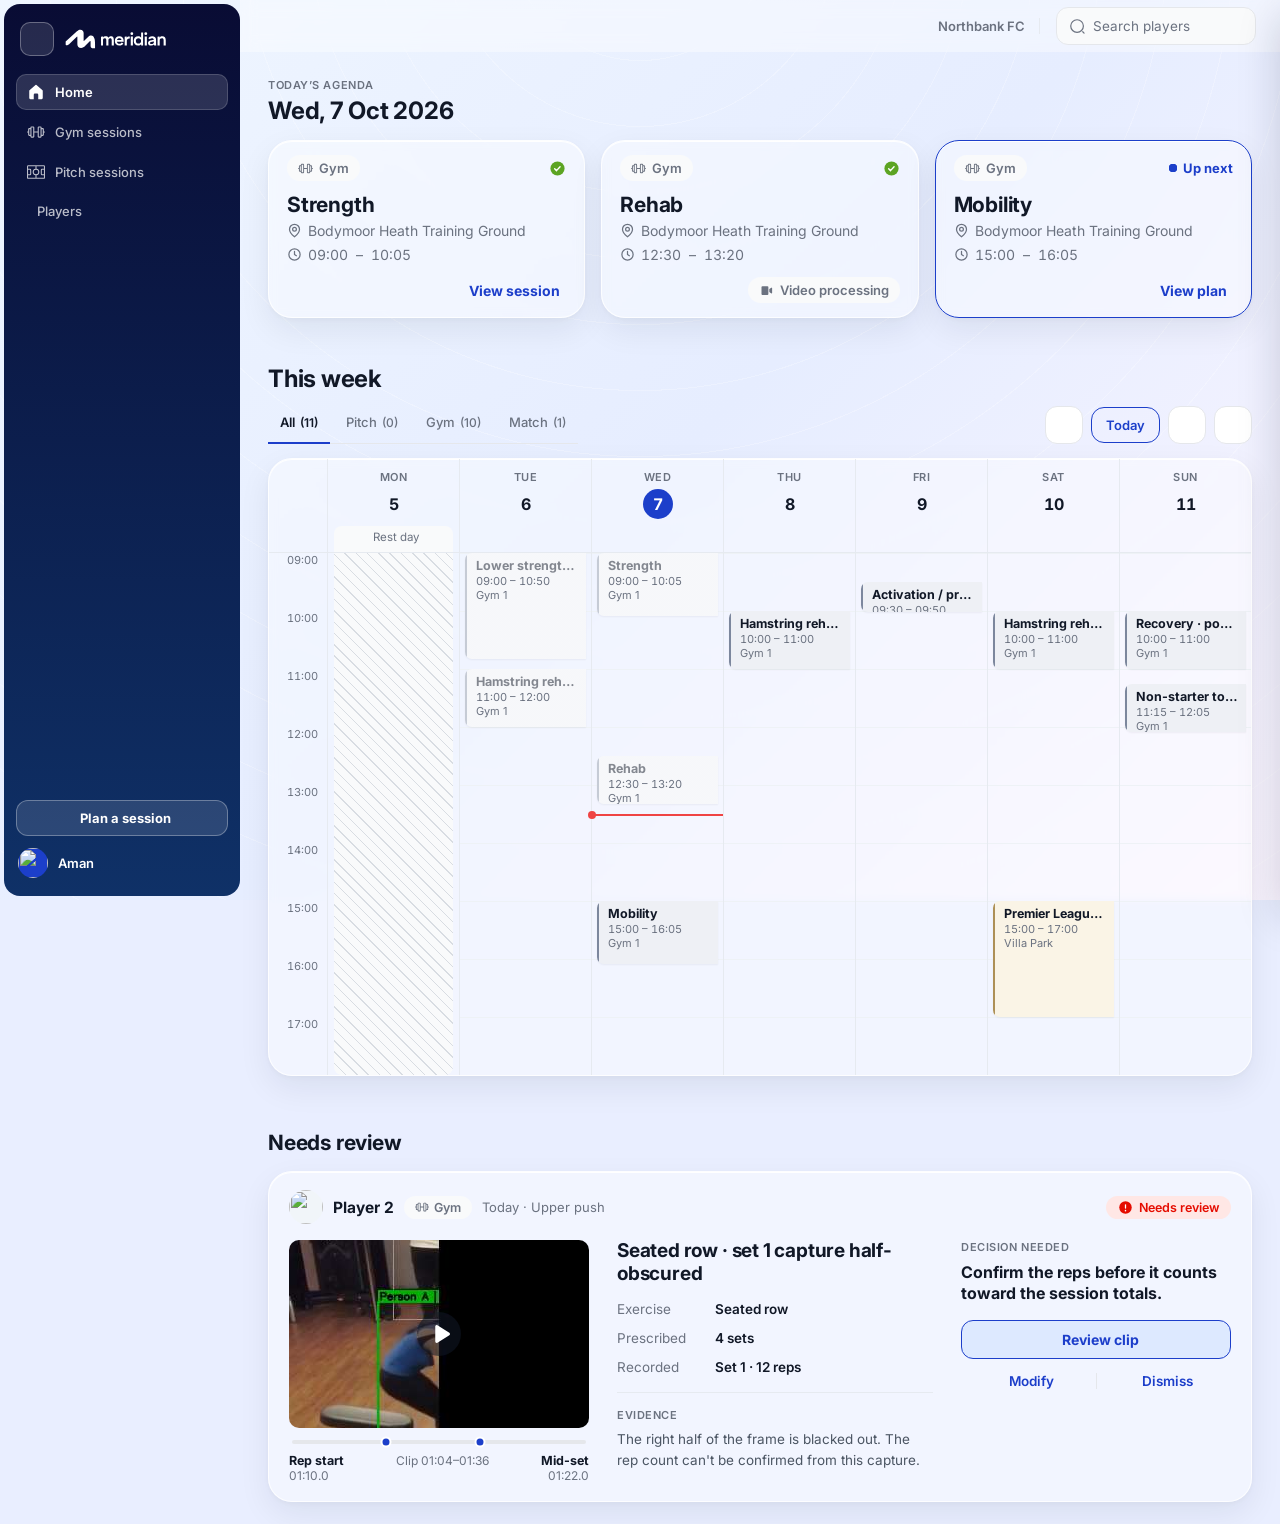
==== commit c188981e: "Pitch review UX: gym-style verdict actions, sticky back bar, eyebrow standard - Review tab: table ca" ====
--- a/Meridian — Home (week) v1.html
+++ b/Meridian — Home (week) v1.html
@@ -29,7 +29,7 @@
 *{margin:0;padding:0;box-sizing:border-box;corner-shape:squircle}
 .avatar,.pnum,.cal-date.today,.rc-ava,.rc-play .pc{corner-shape:round}
 body{font-family:var(--ff);background:var(--color-page);color:var(--color-text);-webkit-font-smoothing:antialiased}
-.eyebrow{font-size:11px;line-height:14px;font-weight:400;letter-spacing:.09em;text-transform:uppercase;color:var(--color-text-soft)}
+.eyebrow{font-size:11px;line-height:14px;font-weight:600;letter-spacing:.05em;text-transform:uppercase;color:var(--color-text-soft)}
 a{color:inherit;text-decoration:none}
 button{font-family:var(--ff)}
 
@@ -227,7 +227,7 @@
 .dp-arrow:hover{background:var(--color-surface-muted);color:var(--color-text)}
 .dp-arrow svg{width:16px;height:16px}
 .dp-grid{display:grid;grid-template-columns:repeat(7,1fr);gap:2px}
-.dp-dow{font-size:10px;font-weight:600;color:var(--color-text-disabled);text-align:center;padding:4px 0;text-transform:uppercase}
+.dp-dow{font-size:11px;font-weight:600;color:var(--color-text-soft);text-align:center;padding:4px 0;text-transform:uppercase}
 .dp-cell{aspect-ratio:1;border:0;background:none;border-radius:var(--r-sm);font-size:12.5px;font-weight:500;color:var(--color-text);cursor:pointer;display:grid;place-items:center;position:relative;font-family:inherit;font-variant-numeric:tabular-nums}
 .dp-cell:hover{background:var(--color-surface-muted)}
 .dp-cell.dim{color:var(--color-text-disabled)}
@@ -280,9 +280,9 @@
 .rv-row{display:flex;gap:14px;font-size:13.5px;line-height:1.35}
 .rv-row .k{color:var(--color-text-soft);width:84px;flex:none}
 .rv-row .v{font-weight:600;color:var(--color-text)}
-.rv-ev-label{font-size:11px;letter-spacing:.07em;text-transform:uppercase;color:var(--color-text-soft);font-weight:600;margin:16px 0 7px;padding-top:15px;border-top:1px solid var(--color-separator)}
+.rv-ev-label{font-size:11px;letter-spacing:.05em;text-transform:uppercase;color:var(--color-text-soft);font-weight:600;margin:16px 0 7px;padding-top:15px;border-top:1px solid var(--color-separator)}
 .rv-ev{font-size:13.5px;color:var(--color-text-muted);line-height:1.5}
-.rv-dn-label{font-size:11px;letter-spacing:.07em;text-transform:uppercase;color:var(--color-text-soft);font-weight:600;margin-bottom:8px}
+.rv-dn-label{font-size:11px;letter-spacing:.05em;text-transform:uppercase;color:var(--color-text-soft);font-weight:600;margin-bottom:8px}
 .rv-dn{font-size:16px;font-weight:700;line-height:1.3;color:var(--color-text);margin-bottom:16px}
 .rv-review{display:inline-flex;align-items:center;justify-content:center;gap:8px;width:100%;font-size:14px;font-weight:700;color:var(--color-primary-text);background:var(--color-primary-tint);border:1px solid var(--color-primary-text);border-radius:var(--r-lg);padding:10px 14px;cursor:pointer;font-family:inherit}
 .rv-review:hover{background:#DCEAFF}
@@ -332,7 +332,7 @@
 .dw-close{margin-left:auto;width:32px;height:32px;border:1px solid var(--color-border);background:none;border-radius:var(--r-md);cursor:pointer;display:grid;place-items:center;color:var(--color-text-soft)}
 .dw-close svg{width:16px;height:16px}
 .dw-body{padding:18px 20px;display:flex;flex-direction:column;gap:28px}
-.dw-sec .l{font-size:11px;letter-spacing:.07em;text-transform:uppercase;color:var(--color-text-soft);font-weight:600;margin-bottom:6px}
+.dw-sec .l{font-size:11px;letter-spacing:.05em;text-transform:uppercase;color:var(--color-text-soft);font-weight:600;margin-bottom:6px}
 .dw-sec p{font-size:13.5px;line-height:1.5;color:var(--color-text)}
 .forcoach{border-left:3px solid var(--color-primary-border);background:var(--color-primary-tint);padding:10px 12px;border-radius:0 var(--r-md) var(--r-md) 0}
 .dw-plan-name{font-size:18px;font-weight:700;color:var(--color-text);margin-top:3px}
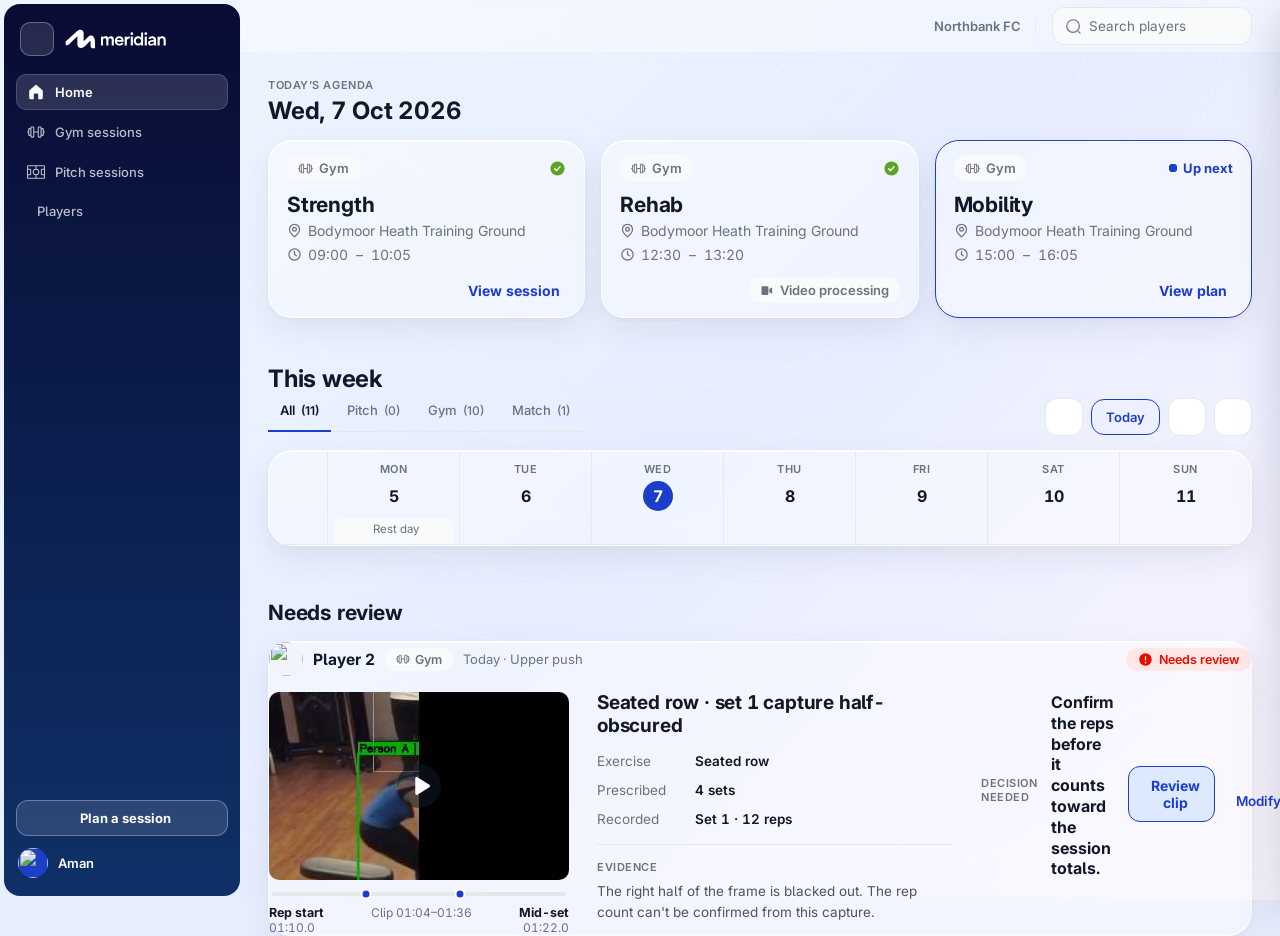
==== commit e09f3463: "Pitch: CI chart reference track + softer whisker, shared GPS/VIDEO toggle, glass-edge fixes - ciBar:" ====
--- a/Meridian — Home (week) v1.html
+++ b/Meridian — Home (week) v1.html
@@ -8,76 +8,15 @@
 <link rel="preconnect" href="https://fonts.gstatic.com" crossorigin>
 <link href="https://fonts.googleapis.com/css2?family=Inter:wght@400;500;600;700&display=swap" rel="stylesheet">
 <script src="https://unpkg.com/lucide@latest"></script>
+<link rel="stylesheet" href="styles.css?v=3">
+<style>/* page-local: Home toggles the date popover via .open (canonical uses [hidden]) */
+.datepop{display:none}.datepop.open{display:block}</style>
 <style>
-:root{
-  --color-primary:#2B7FFF; --color-primary-text:#027BFC; --color-primary-hover:#1C6EF0;
-  --color-primary-soft:#EBF3FF; --color-primary-tint:#EBF3FF; --color-primary-border:#B4D1FF; --color-primary-ink:#027BFC;
-  --color-page:#F6F8FA; --color-surface:#FFFFFF; --color-surface-subtle:#F9FAFB; --color-surface-muted:#F1F5F9;
-  --color-border:#E5E7EB; --color-border-subtle:#EEF2F6; --color-separator:#E6EAF0;
-  --color-text:#111827; --color-text-muted:#4B5563; --color-text-soft:#6B7280; --color-text-disabled:#9CA3AF;
-  --r-sm:6px; --r-md:10px; --r-lg:12px; --r-xl:16px; --r-pill:999px;
-  --shadow-card:0 1px 2px rgba(15,23,42,.04); --shadow-pop:0 16px 40px rgba(15,23,42,.18);
-  --ff:"Inter Display","Inter",system-ui,-apple-system,BlinkMacSystemFont,"Segoe UI",sans-serif;
-  --side:240px; --top:52px; --rail:360px;
-  --rail-inset:28px;
-  --c-plan:#5CA423; --c-plan-soft:#EFFAE6;
-  --c-partial:#E58600; --c-partial-soft:#FFEED6;
-  --c-review:#E50C00; --c-review-soft:#FFE7E5;
-  --c-notobs:#9CA3AF; --c-notobs-soft:#EEF1F4;
-  --c-now:#EF4444; --hourpx:58px; --gridh:522px;
-}
-*{margin:0;padding:0;box-sizing:border-box;corner-shape:squircle}
 .avatar,.pnum,.cal-date.today,.rc-ava,.rc-play .pc{corner-shape:round}
-body{font-family:var(--ff);background:var(--color-page);color:var(--color-text);-webkit-font-smoothing:antialiased}
-.eyebrow{font-size:11px;line-height:14px;font-weight:600;letter-spacing:.05em;text-transform:uppercase;color:var(--color-text-soft)}
-a{color:inherit;text-decoration:none}
-button{font-family:var(--ff)}
-
-/* ---------- app shell ---------- */
-.topbar{position:fixed;top:0;left:0;right:0;height:var(--top);background:var(--color-surface);border-bottom:1px solid var(--color-separator);display:flex;align-items:center;gap:14px;padding:0 24px 0 20px;z-index:40}
-.brand{display:flex;align-items:center;gap:9px;font-weight:700;letter-spacing:.02em}
-.brandlogo{height:22px;width:auto;display:block;color:var(--color-text)}
-.topbar .sp{flex:1}
-.topclub{color:var(--color-text-soft);font-weight:600;font-size:13px;padding-right:14px;margin-right:2px;border-right:1px solid var(--color-separator)}
-.btn{font-size:13px;font-weight:600;border-radius:var(--r-lg);border:1px solid var(--color-border);background:var(--color-surface);color:var(--color-text);height:36px;padding:0 14px;display:inline-flex;align-items:center;gap:7px;cursor:pointer}
-.btn:hover{background:var(--color-surface-subtle)}
-.btn svg{width:16px;height:16px}
-.avatar{width:30px;height:30px;border-radius:50%;background:var(--color-primary);color:#fff;display:grid;place-items:center;font-size:12px;font-weight:700;overflow:hidden}
-.avatar img{width:100%;height:100%;object-fit:cover;display:block}
-.navtoggle{width:34px;height:34px;border-radius:var(--r-md);border:1px solid var(--color-border);background:var(--color-surface);color:var(--color-text-soft);display:grid;place-items:center;cursor:pointer;flex:none}
-.navtoggle:hover{background:var(--color-surface-subtle);color:var(--color-text)}
-.navtoggle svg{width:18px;height:18px}
-.side{position:fixed;top:var(--top);bottom:0;left:0;width:var(--side);background:var(--color-surface);border-right:1px solid var(--color-separator);padding:16px 12px;display:flex;flex-direction:column;gap:4px;overflow:auto;z-index:30;transition:width .2s ease}
-.side .grp{margin:14px 8px 6px}
-.nav{display:flex;align-items:center;gap:10px;padding:8px 10px;border-radius:var(--r-md);border:1px solid transparent;color:var(--color-text-soft);font-size:13px;font-weight:500;cursor:pointer;text-decoration:none;position:relative}
-.nav svg{width:18px;height:18px;color:var(--color-text-soft)}
-.nav:hover{background:var(--color-surface-subtle)}
-.nav.disabled{cursor:default;pointer-events:none}
-.nav.active{background:var(--color-surface-muted);border-color:rgba(31,43,39,.03);color:var(--color-text);font-weight:600}
-.nav.active svg{color:var(--color-text)}
-.nav .badge{margin-left:auto;background:#FEF3C7;color:#92400E;font-size:11px;font-weight:700;border-radius:var(--r-pill);padding:1px 8px}
-.side-foot{margin-top:auto;padding-top:12px;display:flex;flex-direction:column;gap:10px}
-.sidecta{width:100%;justify-content:center;background:var(--color-primary-tint);border-color:var(--color-primary-text);color:var(--color-primary-text);font-weight:700}
-.sidecta:hover{background:#DCEAFF}
-.profile{display:flex;align-items:center;gap:10px;padding:2px}
-.profile .pname{font-size:13px;font-weight:600;color:var(--color-text)}
-body.nav-collapsed{--side:64px}
-body.nav-collapsed .side{padding:16px 8px}
-body.nav-collapsed .side .grp{display:none}
-body.nav-collapsed .nav{justify-content:center;padding:9px 0;gap:0}
-body.nav-collapsed .nav .lbl{display:none}
-body.nav-collapsed .nav .badge{position:absolute;top:1px;right:9px;margin:0}
-body.nav-collapsed .side-foot{align-items:center}
-body.nav-collapsed .sidecta{width:36px;padding:0}
-body.nav-collapsed .sidecta .lbl{display:none}
-body.nav-collapsed .profile .pname{display:none}
-.main{margin-left:var(--side);margin-top:var(--top);transition:margin-left .2s ease;padding-bottom:16px}
-
 /* ---------- home layout ---------- */
 .home{max-width:1420px;margin:0 auto;padding:22px 28px 0}
 .home-main{min-width:0}
 .home-rail{margin-top:54px}
-
 .h-head{display:flex;align-items:flex-start;justify-content:space-between;gap:20px;flex-wrap:wrap}
 .h-left{display:flex;align-items:stretch;gap:22px;flex-wrap:wrap}
 .h-title{font-size:32px;line-height:1.1;font-weight:700;letter-spacing:-.02em;color:var(--color-text)}
@@ -86,11 +25,9 @@
 .h-now-dot{width:9px;height:9px;border-radius:50%;background:var(--c-now);flex:none}
 .h-now-time{font-size:15px;font-weight:700;color:var(--color-text);font-variant-numeric:tabular-nums;line-height:1.15}
 .h-now-lbl{font-size:12px;color:var(--color-text-soft)}
-
 .sec-head{display:flex;align-items:baseline;justify-content:space-between;gap:16px;margin:22px 0 14px}
 .sec-title{font-size:24px;line-height:30px;font-weight:700;letter-spacing:-.01em}
 .sec-aux{font-size:13px;color:var(--color-text-soft)}
-
 /* today cards */
 .today-grid{display:grid;grid-template-columns:repeat(var(--cols,2),1fr);gap:16px}
 .tc-viewport{overflow:hidden;border-radius:var(--r-lg)}
@@ -108,8 +45,6 @@
 .type-tag{display:inline-flex;align-items:center;gap:7px;font-size:13px;color:var(--color-text-soft);font-weight:500}
 .type-tag .ti{display:inline-flex}
 .type-tag .ti svg{width:17px;height:17px}
-.acard{position:relative;background:var(--color-surface);border:none;border-radius:var(--r-lg);cursor:pointer;box-shadow:var(--shadow-card);transition:border-color .15s,box-shadow .15s;display:flex;flex-direction:column;overflow:hidden}
-.acard:hover{border-color:var(--color-primary-border);box-shadow:0 2px 10px rgba(15,23,42,.06)}
 .acard.next{border-color:var(--color-primary)}
 .ac-head{display:flex;align-items:center;justify-content:space-between;gap:8px;padding:12px 18px 0}
 .ac-top{display:flex;align-items:center;justify-content:space-between;gap:8px;padding:14px 18px 0}
@@ -142,7 +77,9 @@
 .ac-pill.vid{color:var(--color-text-soft);background:var(--color-surface-subtle)}
 .ac-pill.vid svg{animation:acProcessing 1.3s ease-in-out infinite}
 @keyframes acProcessing{0%,100%{opacity:1}50%{opacity:.3}}
-@media(prefers-reduced-motion:reduce){.ac-pill.vid svg{animation:none}}
+@media(prefers-reduced-motion:reduce){
+.ac-pill.vid svg{animation:none}
+}
 .ac-pill.needed{color:var(--c-partial);background:var(--c-partial-soft)}
 .ac-link{display:inline-flex;align-items:center;gap:6px;color:var(--color-primary-text);font-size:14px;font-weight:700;white-space:nowrap}
 .ac-link svg{width:16px;height:16px}
@@ -150,7 +87,6 @@
 .status svg{width:16px;height:16px}
 .status.ready{color:var(--c-plan)}
 .status.needed{color:var(--c-partial)}
-
 /* this week */
 .week-head{display:flex;justify-content:space-between;align-items:flex-end;gap:24px;margin:46px 0 14px;flex-wrap:wrap}
 .week-sub1{font-size:13px;color:var(--color-text-soft);margin-top:11px}
@@ -164,14 +100,6 @@
 .fbtn{border:0;background:none;font-size:12.5px;font-weight:600;color:var(--color-text-soft);padding:6px 16px;border-radius:7px;cursor:pointer;font-family:inherit}
 .fbtn:hover{color:var(--color-text)}
 .fbtn.active{background:var(--color-surface);color:var(--color-text);box-shadow:var(--shadow-card)}
-.ptabs{display:flex;gap:4px;border-bottom:1px solid var(--color-border);margin-top:12px}
-.ptab{border:0;background:none;font-size:13px;font-weight:500;color:var(--color-text-soft);padding:8px 12px 12px;cursor:pointer;border-bottom:2px solid transparent;margin-bottom:-1px;display:flex;align-items:center;gap:5px;font-family:inherit}
-.ptab:hover{color:var(--color-text)}
-.ptab span{color:var(--color-text-soft);font-weight:500;font-size:12px}
-.ptab.active{color:var(--color-text);border-bottom-color:var(--color-primary-text);font-weight:600}
-.ptab.active span{color:var(--color-text);font-weight:600}
-
-.weekcal{background:var(--color-surface);border:none;border-radius:var(--r-lg);box-shadow:var(--shadow-card);overflow:hidden}
 .wcscroll{overflow-x:auto}
 .wc-inner{min-width:900px}
 .wc-row{display:grid;grid-template-columns:58px repeat(7,1fr)}
@@ -215,27 +143,10 @@
 .tbi:hover{background:var(--color-surface-subtle);color:var(--color-text)}
 .tbi svg{width:19px;height:19px}
 .tbi .dot{position:absolute;top:7px;right:8px;width:7px;height:7px;border-radius:50%;background:var(--color-primary);border:1.5px solid var(--color-surface)}
-
 /* date popup */
 .datewrap{position:relative}
-.datepop{position:absolute;top:46px;right:0;width:272px;background:var(--color-surface);border:1px solid var(--color-border);border-radius:var(--r-lg);box-shadow:var(--shadow-pop);padding:14px;z-index:50;display:none}
-.datepop.open{display:block}
-.dp-head{display:flex;align-items:center;justify-content:space-between;margin-bottom:10px}
-.dp-my{font-size:14px;font-weight:700}
-.dp-nav{display:flex;gap:4px}
-.dp-arrow{width:28px;height:28px;border:0;background:none;border-radius:var(--r-sm);display:grid;place-items:center;cursor:pointer;color:var(--color-text-soft)}
-.dp-arrow:hover{background:var(--color-surface-muted);color:var(--color-text)}
-.dp-arrow svg{width:16px;height:16px}
-.dp-grid{display:grid;grid-template-columns:repeat(7,1fr);gap:2px}
-.dp-dow{font-size:11px;font-weight:600;color:var(--color-text-soft);text-align:center;padding:4px 0;text-transform:uppercase}
-.dp-cell{aspect-ratio:1;border:0;background:none;border-radius:var(--r-sm);font-size:12.5px;font-weight:500;color:var(--color-text);cursor:pointer;display:grid;place-items:center;position:relative;font-family:inherit;font-variant-numeric:tabular-nums}
-.dp-cell:hover{background:var(--color-surface-muted)}
 .dp-cell.dim{color:var(--color-text-disabled)}
 .dp-cell.inwk{background:var(--color-primary-soft)}
-.dp-cell.today::after{content:"";position:absolute;bottom:4px;width:4px;height:4px;border-radius:50%;background:var(--c-plan)}
-.dp-today{margin-top:10px;width:100%;border:1px solid var(--color-border);background:var(--color-surface);border-radius:var(--r-md);font-size:12.5px;font-weight:600;color:var(--color-text-soft);height:32px;cursor:pointer}
-.dp-today:hover{background:var(--color-surface-subtle);color:var(--color-text)}
-
 /* ---------- right rail ---------- */
 .rail-head{display:flex;align-items:center;justify-content:space-between;gap:10px}
 .rail-title{font-size:21px;font-weight:700;letter-spacing:-.01em}
@@ -247,8 +158,6 @@
 .rtab.active{color:var(--color-text);border-bottom-color:var(--color-primary)}
 .rtab .c{background:var(--color-surface-muted);color:var(--color-text-soft);font-size:11px;font-weight:700;border-radius:var(--r-pill);padding:1px 7px}
 .rtab.active .c{background:var(--color-primary-tint);color:var(--color-primary-text)}
-#reviewList{display:flex;flex-direction:column;gap:16px}
-.revcard{background:var(--color-surface);border:none;border-radius:var(--r-lg);padding:18px 20px;box-shadow:var(--shadow-card);margin-bottom:6px}
 .rv-top{display:flex;align-items:center;justify-content:space-between;gap:12px;flex-wrap:wrap;margin-bottom:16px}
 .rv-phead{display:flex;align-items:center;gap:10px;flex-wrap:wrap}
 .rv-pnum{width:34px;height:34px;border-radius:50%;corner-shape:round;background:var(--color-surface-muted);color:var(--color-text);font-size:13px;font-weight:700;display:grid;place-items:center;flex:none;overflow:hidden}
@@ -257,8 +166,6 @@
 .rv-tpill{display:inline-flex;align-items:center;gap:5px;font-size:12.5px;font-weight:600;color:var(--color-text-soft);background:var(--color-surface-subtle);border-radius:var(--r-pill);padding:4px 11px}
 .rv-tpill svg{width:14px;height:14px}
 .rv-pctx{font-size:13px;color:var(--color-text-soft)}
-.rv-badge{display:inline-flex;align-items:center;gap:6px;font-size:12.5px;font-weight:600;color:var(--c-review);background:var(--c-review-soft);border-radius:var(--r-pill);padding:4px 12px}
-.rv-badge svg{width:15px;height:15px}
 .rv-cols{display:grid;grid-template-columns:300px minmax(0,1fr) 270px;gap:28px;align-items:start}
 .rv-video{position:relative;aspect-ratio:16/10;border-radius:var(--r-md);overflow:hidden;background:var(--color-surface-muted);cursor:pointer}
 .rv-video img,.rv-video video{width:100%;height:100%;object-fit:cover;display:block}
@@ -295,69 +202,22 @@
 .rv-viewall{display:inline-flex;align-items:center;gap:7px;color:var(--color-primary-text);font-size:14px;font-weight:700;margin-top:18px;cursor:pointer}
 .rv-viewall svg{width:16px;height:16px}
 .rempty{font-size:13px;color:var(--color-text-soft);padding:20px 2px}
-@media(max-width:1080px){.rv-cols{grid-template-columns:1fr;gap:20px}}
-
-/* toast */
-.toast{position:fixed;left:50%;bottom:28px;transform:translateX(-50%) translateY(20px);background:#111827;color:#fff;font-size:13px;font-weight:500;border-radius:var(--r-md);padding:11px 16px;box-shadow:var(--shadow-pop);opacity:0;pointer-events:none;transition:opacity .2s,transform .2s;z-index:80}
-.toast.show{opacity:1;transform:translateX(-50%) translateY(0)}
-
-@media(max-width:860px){.today-grid{grid-template-columns:1fr}}
-@media(max-width:920px){:root{--side:0px}.side{display:none}.home-main{padding:26px 20px}}
-.modal-scrim{position:fixed;inset:0;background:rgba(17,24,39,.4);opacity:0;pointer-events:none;transition:opacity .2s;z-index:62}
-.modal-scrim.open{opacity:1;pointer-events:auto}
-.planmodal{position:fixed;top:50%;left:50%;transform:translate(-50%,-48%);width:560px;max-width:94vw;max-height:90vh;overflow:auto;background:var(--color-surface);border-radius:var(--r-xl);box-shadow:var(--shadow-pop);z-index:63;opacity:0;pointer-events:none;transition:opacity .2s,transform .2s}
-.planmodal.open{opacity:1;pointer-events:auto;transform:translate(-50%,-50%)}
-.pm-head{display:flex;align-items:flex-start;justify-content:space-between;gap:12px;padding:22px 24px 0}
-.pm-title{font-size:19px;font-weight:700;letter-spacing:-.01em}
-.pm-sub{font-size:13px;color:var(--color-text-soft);margin-top:3px}
-.pm-grid{display:grid;grid-template-columns:1fr 1fr;gap:12px;padding:18px 24px 24px}
-.pm-card{display:flex;gap:13px;align-items:flex-start;text-align:left;border:1px solid var(--color-border);border-radius:var(--r-lg);padding:15px;background:var(--color-surface);cursor:pointer;font-family:inherit}
-.pm-card:hover{border-color:var(--color-primary-border);background:var(--color-primary-tint)}
-.pm-ic{width:38px;height:38px;border-radius:var(--r-md);background:var(--color-primary-tint);color:var(--color-primary-text);display:grid;place-items:center;flex:none}
-.pm-card:hover .pm-ic{background:var(--color-surface)}
-.pm-ic svg{width:19px;height:19px}
-.pm-ct{display:flex;flex-direction:column;min-width:0}
-.pm-cl{font-size:14px;font-weight:600;color:var(--color-text)}
-.pm-cd{font-size:12.5px;color:var(--color-text-soft);margin-top:3px;line-height:1.4}
+@media(max-width:1080px){
+.rv-cols{grid-template-columns:1fr;gap:20px}
+}
+@media(max-width:860px){
+.today-grid{grid-template-columns:1fr}
+}
+@media(max-width:920px){
+.home-main{padding:26px 20px}
+}
 .pm-close{margin-left:auto;width:32px;height:32px;border:1px solid var(--color-border);background:none;border-radius:var(--r-md);cursor:pointer;display:grid;place-items:center;color:var(--color-text-soft)}
 .pm-close:hover{background:var(--color-surface-subtle);color:var(--color-text)}
 .pm-close svg{width:16px;height:16px}
-@media(max-width:560px){.pm-grid{grid-template-columns:1fr}}
-.num{font-variant-numeric:tabular-nums}
 .sp-scrim{position:fixed;inset:0;background:rgba(17,24,39,.4);opacity:0;pointer-events:none;transition:opacity .2s;z-index:64}
 .sp-scrim.open{opacity:1;pointer-events:auto}
 .sp-drawer{position:fixed;top:0;right:0;bottom:0;width:440px;max-width:94vw;background:var(--color-surface);box-shadow:var(--shadow-pop);transform:translateX(100%);transition:transform .22s ease;z-index:65;display:flex;flex-direction:column;overflow:auto}
 .sp-drawer.open{transform:none}
-.dw-head{display:flex;align-items:center;gap:12px;padding:18px 20px;border-bottom:1px solid var(--color-separator)}
-.dw-close{margin-left:auto;width:32px;height:32px;border:1px solid var(--color-border);background:none;border-radius:var(--r-md);cursor:pointer;display:grid;place-items:center;color:var(--color-text-soft)}
-.dw-close svg{width:16px;height:16px}
-.dw-body{padding:18px 20px;display:flex;flex-direction:column;gap:28px}
-.dw-sec .l{font-size:11px;letter-spacing:.05em;text-transform:uppercase;color:var(--color-text-soft);font-weight:600;margin-bottom:6px}
-.dw-sec p{font-size:13.5px;line-height:1.5;color:var(--color-text)}
-.forcoach{border-left:3px solid var(--color-primary-border);background:var(--color-primary-tint);padding:10px 12px;border-radius:0 var(--r-md) var(--r-md) 0}
-.dw-plan-name{font-size:18px;font-weight:700;color:var(--color-text);margin-top:3px}
-.plan-meta{display:flex;flex-direction:column;gap:11px;background:var(--color-surface-subtle);border:1px solid var(--color-border);border-radius:var(--r-md);padding:14px 16px}
-.pm-item{display:flex;align-items:center;gap:11px;font-size:13px;color:var(--color-text-muted)}
-.pm-item svg{width:16px;height:16px;color:var(--color-text-soft);flex:none}
-.pm-item b{color:var(--color-text);font-weight:600}
-.timeline{display:flex;flex-direction:column}
-.tl-row{display:flex;align-items:flex-start;gap:14px;padding:11px 0;border-bottom:1px solid var(--color-border-subtle)}
-.tl-row:last-child{border-bottom:0;padding-bottom:0}
-.tl-time{font-size:13px;font-weight:600;color:var(--color-text);width:46px;flex:none}
-.tl-main{flex:1;min-width:0}
-.tl-name{font-size:13.5px;font-weight:600;color:var(--color-text)}
-.tl-note{font-size:12.5px;color:var(--color-text-soft);margin-top:2px}
-.tl-dur{font-size:12px;color:var(--color-text-soft);flex:none;padding-top:1px}
-.plan-prog{border:1px solid var(--color-border);border-radius:var(--r-md);padding:12px 14px;margin-bottom:10px}
-.plan-prog:last-child{margin-bottom:0}
-.pp-head{display:flex;align-items:center;justify-content:space-between;margin-bottom:6px}
-.pp-name{font-size:13.5px;font-weight:700;color:var(--color-text)}
-.pp-count{font-size:11.5px;color:var(--color-text-soft);background:var(--color-surface-muted);border-radius:var(--r-pill);padding:2px 9px;font-weight:600}
-.pp-ex{display:flex;align-items:center;justify-content:space-between;gap:12px;padding:7px 0;border-top:1px solid var(--color-border-subtle)}
-.pp-ex:first-of-type{border-top:0}
-.pp-ex-name{font-size:13px;color:var(--color-text)}
-.pp-ex-rx{font-size:12.5px;color:var(--color-text-muted);white-space:nowrap}
-.plan-foot{font-size:11.5px;color:var(--color-text-disabled);padding-top:2px}
 .notif-pop{position:fixed;top:56px;right:16px;width:344px;max-width:92vw;background:var(--color-surface);border:1px solid var(--color-border);border-radius:var(--r-lg);box-shadow:var(--shadow-pop);z-index:70;opacity:0;transform:translateY(-6px);pointer-events:none;transition:opacity .15s,transform .15s;overflow:hidden}
 .notif-pop.open{opacity:1;transform:none;pointer-events:auto}
 .notif-head{display:flex;align-items:center;justify-content:space-between;padding:13px 16px;border-bottom:1px solid var(--color-separator)}
@@ -397,219 +257,6 @@
 .ts-sub{font-size:12px;color:var(--color-text-soft);margin-top:1px}
 .ts-empty{padding:14px;text-align:center;font-size:12.5px;color:var(--color-text-soft)}
 </style>
-<style>
-/* ======================== NAV BAR GRADIENT ======================== */
-.side{background:linear-gradient(180deg,#090C34 0%,#0F3167 100%);border-right:0;top:4px;left:4px;bottom:4px;width:calc(var(--side) - 4px);border-radius:16px;z-index:50}
-.sidehead{display:flex;align-items:center;gap:10px;padding:2px 4px 14px}
-body.nav-collapsed .sidehead{justify-content:center}
-.side .grp{color:rgba(255,255,255,.42)}
-.nav{color:rgba(255,255,255,.72)}
-.nav svg{color:rgba(255,255,255,.72)}
-.nav:hover{background:rgba(255,255,255,.08);color:#fff}
-.nav:hover svg{color:#fff}
-.nav.active{background:rgba(255,255,255,.14);border-color:rgba(255,255,255,.16);color:#fff}
-.nav.active svg{color:#fff}
-.sidecta{background:rgba(255,255,255,.12);border-color:rgba(255,255,255,.3);color:#fff}
-.sidecta:hover{background:rgba(255,255,255,.2)}
-.sidecta svg{color:#fff}
-.profile .pname{color:#fff}
-</style>
-<style>
-/* ======================== GLASS CARDS ======================== */
-.pcard,.tile,.statcard,.statstrip,.ovstrip,.dcard,.pb-card,.panel,.exlb-card,.acard,.revcard,.weekcal,.pd-card,.ptable{
-  background:rgba(255,255,255,.4);
-  border:2px solid #FFFFFF;
-  border-radius:24px;
-  box-shadow:none;
-  -webkit-backdrop-filter:blur(4px);
-  backdrop-filter:blur(4px);
-}
-</style>
-<style>
-/* ======================== MD DESIGN BASIS (payment-options spec) ======================== */
-/* Blue accent / primary palette (fonts untouched) */
-:root{
-  --color-primary:#1C3FCA;
-  --color-primary-hover:#022198;
-  --color-primary-active:#022198;
-  --color-primary-text:hsla(228, 76%, 45%, 1);
-  --color-primary-ink:#004A8E;
-  --color-primary-soft:#DDE9FF;
-  --color-primary-tint:#DDE9FF;
-  --color-primary-border:#A3BAF9;
-}
-/* Light lavender-blue patterned page background */
-body{
-  background:
-    repeating-radial-gradient(circle at 50% -8%, rgba(255,255,255,.26) 0 1px, transparent 1px 66px),
-    linear-gradient(135deg,#EFF6FF 0%,#E6EDFF 52%,#FAF5FF 100%);
-  background-attachment:fixed;
-  background-color:#E9EEFF;
-}
-.main{background:transparent}
-</style>
-<style>
-/* ======================== BRAND INTO NAV ======================== */
-/* Navy top-left corner (matches the sidebar width) so the meridian logo sits on the blue */
-.topbar{background:linear-gradient(90deg,#090C34 0,#090C34 var(--side),var(--color-surface) var(--side));border-bottom:0}
-.brandlogo,.brand .mark{color:#fff}
-.navtoggle{background:rgba(255,255,255,.12);border-color:rgba(255,255,255,.3);color:#fff}
-.navtoggle:hover{background:rgba(255,255,255,.22);color:#fff}
-body.nav-collapsed .brandlogo{display:none}
-</style>
-<style>
-/* ======================== GLASS BARS (topbar + weekstrip) ======================== */
-.topbar{left:var(--side);background:rgba(255,255,255,.4);-webkit-backdrop-filter:blur(8px);backdrop-filter:blur(8px);transition:left .2s ease}
-.weekstrip{background:rgba(255,255,255,.4);-webkit-backdrop-filter:blur(8px);backdrop-filter:blur(8px)}
-</style>
-<style>
-/* ======================== CARD STROKE (soft glass edge) ======================== */
-.pcard,.tile,.statcard,.statstrip,.ovstrip,.dcard,.pb-card,.panel,.exlb-card,.acard,.revcard,.weekcal,.pd-card,.ptable{
-  border:1px solid rgba(255,255,255,.8);
-  box-shadow:0 12px 32px rgba(16,24,40,.07), 0 2px 6px rgba(16,24,40,.04), inset 0 1px 0 rgba(255,255,255,.95);
-}
-</style>
-<style>
-/* ======================== INTERNAL CARDS (glass tiles) ======================== */
-.clipcard,.kmcard,.flagcard{
-  background:linear-gradient(180deg,rgba(255,255,255,.80),rgba(255,255,255,.52));
-  border:1px solid rgba(255,255,255,.85);
-  border-radius:20px;
-  box-shadow:0 8px 20px rgba(16,24,40,.06), inset 0 1px 0 rgba(255,255,255,.92);
-  -webkit-backdrop-filter:blur(3px);backdrop-filter:blur(3px);
-}
-</style>
-<style>
-/* ======================== DATA TABLE: no card fill (rows transparent) ======================== */
-.ptable{background:transparent;border:0;border-radius:0;box-shadow:none;-webkit-backdrop-filter:none;backdrop-filter:none}
-.ptable td,.ptable th,.ptable tr{background:transparent}
-</style>
-<style>
-/* ======================== SECTION DIVIDER (topbar / weekstrip) ======================== */
-.weekstrip{position:relative}
-.weekstrip::before{content:"";position:absolute;top:0;left:0;right:0;height:1px;background:linear-gradient(90deg,transparent,rgba(16,24,40,.15) 14%,rgba(16,24,40,.15) 86%,transparent);pointer-events:none}
-</style>
-<style>
-/* ======================== INTERNAL CARDS v2 + NAV LINE FIX ======================== */
-/* Internal cards per spec: 40% white fill, 2px white inside stroke, radius 16 */
-.clipcard,.kmcard,.flagcard{
-  background:rgba(255,255,255,.4);
-  border:2px solid #FFFFFF;
-  border-radius:16px;
-  box-shadow:none;
-  -webkit-backdrop-filter:blur(4px);backdrop-filter:blur(4px);
-}
-/* Remove the hairline on the nav rail */
-.side{border-right:0}
-</style>
-<style>
-/* ======================== INTERNAL CARD: translucent (not stacked white) ======================== */
-.clipcard,.kmcard,.flagcard{background:transparent}
-</style>
-<style>
-/* ======================== NAV LEFT EDGE FIX ======================== */
-body::before{content:none}
-</style>
-<style>
-/* ======================== INTERNAL CARD DROP SHADOW ======================== */
-.clipcard,.kmcard,.flagcard{box-shadow:10px 10px 15px -3px rgba(16,24,40,.10)}
-</style>
-<style>
-/* ======================== PARTIAL → amber badge grading (Container.svg) ======================== */
-:root{
-  --c-partial:#F99F35;
-  --c-partial-ink:#D67D26;
-  --c-partial-soft:#FFF7ED;
-}
-.exc.p{border:1px solid #FDD185}
-.rv2-pill,.rv2-issue.is-partial .rv2-issue-ic{border:1px solid #FDD185}
-</style>
-<style>
-/* ======================== PRIMARY BUTTON (Button.svg) ======================== */
-.btn.primary{
-  background:
-    radial-gradient(130% 130% at 12% 0%, rgba(255,255,255,.30), rgba(255,255,255,0) 55%),
-    linear-gradient(100deg, #0F3167 0%, #022198 60%);
-  border:0;
-  border-radius:20px;
-  color:#fff;
-  box-shadow:10px 10px 24px -3px rgba(51,94,179,.40), inset 0 0 0 2px rgba(255,255,255,.20);
-}
-.btn.primary:hover{
-  background:
-    radial-gradient(130% 130% at 12% 0%, rgba(255,255,255,.38), rgba(255,255,255,0) 55%),
-    linear-gradient(100deg, #15397a 0%, #04289c 60%);
-}
-.btn.primary svg{color:#fff}
-</style>
-<style>
-/* ======================== NAV SEAM + CLIPCARD16 + BUTTON v2 ======================== */
-/* kill the bright seam where the navy rail meets the light content */
-.side{box-shadow:none}
-/* internal card padding 16 */
-.clipcard{padding:16px}
-/* primary button per new Button.svg: solid #022198 + radial sheen + 2px white inner stroke, NO drop shadow */
-.btn.primary{
-  background:radial-gradient(130% 130% at 8% -5%, rgba(255,255,255,.30), rgba(255,255,255,0) 55%), #022198;
-  box-shadow:inset 0 0 0 2px rgba(255,255,255,.20);
-}
-.btn.primary:hover{
-  background:radial-gradient(130% 130% at 8% -5%, rgba(255,255,255,.38), rgba(255,255,255,0) 55%), #04289C;
-}
-</style>
-<style>
-/* ======================== HL-CTA button fill/text ======================== */
-.hl-cta{background:#A3BAF9;border-color:#1C3FCA;color:#1C3FCA}
-.hl-cta:hover{background:#90ABF5}
-</style>
-<style>
-/* ======================== PRIMARY CTA v3 (Button.svg: solid #1C3FCA, r13) ======================== */
-.btn.primary{
-  background:#1C3FCA;
-  border:0;
-  border-radius:13px;
-  color:#fff;
-  box-shadow:none;
-}
-.btn.primary:hover{background:#15329E}
-.btn.primary svg{color:#fff}
-</style>
-<style>
-/* ======================== SECONDARY CTA (Button-1.svg: outlined #1C3FCA, r13) ======================== */
-.btn:not(.primary):not(.sidecta):not(.hl-cta):not(.rv2-confirm){
-  background:transparent;
-  border:1px solid #1C3FCA;
-  color:#1C3FCA;
-  border-radius:13px;
-}
-.btn:not(.primary):not(.sidecta):not(.hl-cta):not(.rv2-confirm):hover{background:rgba(28,63,202,.06)}
-.btn:not(.primary):not(.sidecta):not(.hl-cta):not(.rv2-confirm) svg{color:#1C3FCA}
-</style>
-<style>
-/* ======================== BAR TRACK bg #FFFFFF 40% ======================== */
-.sg-track,.minibar{background:rgba(255,255,255,.4)}
-</style>
-<style>
-/* ======================== HL-CTA → secondary CTA + SEARCH BAR (Light.svg) ======================== */
-/* View session highlight: outlined #1C3FCA per Button-1.svg */
-.hl-cta{background:transparent;border:1px solid #1C3FCA;color:#1C3FCA;border-radius:13px}
-.hl-cta:hover{background:rgba(28,63,202,.06)}
-/* search bar per Light.svg: gray outline, r8, gray magnifier, gray placeholder (our text kept) */
-.topsearch-gym{border:1px solid #9CA3AF;border-radius:8px;background:rgba(255,255,255,.5)}
-.topsearch-gym:focus-within{border-color:#6B7280;box-shadow:0 0 0 3px rgba(156,163,175,.18)}
-.topsearch-gym>svg{color:#9CA3AF;transition:color .12s}
-.topsearch-gym:hover>svg,.topsearch-gym:focus-within>svg{color:#6B7280}
-.topsearch-gym input::placeholder{color:#9CA3AF}
-</style>
-<style>
-/* ======================== TRACK 50% + SEG CHIP + SEARCH ICON ======================== */
-.sg-track,.minibar{background:rgba(255,255,255,.5)}
-.seg{background:rgba(28,63,202,.08);border:1px solid rgba(28,63,202,.10)}
-</style>
-<style>
-/* ======================== SEARCH BAR radius match Export (13) ======================== */
-.topsearch-gym{border-radius:13px}
-</style>
 </head>
 <body>
 
@@ -677,6 +324,7 @@
 
 <div class="toast" id="toast"></div>
 
+<script src="shell.js?v=3"></script>
 <script>
 /* ============ ICONS (inline, type-coloured via currentColor) ============ */
 const PITCH_SVG='<svg viewBox="0 0 512 512" fill="currentColor"><path d="M477 61H35A35 35 0 0 0 0 96v320a35 35 0 0 0 35 35h442a35 35 0 0 0 35-35V96a35 35 0 0 0-35-35M256 321a65 65 0 1 1 65-65 65.08 65.08 0 0 1-65 65M30 191h55a5 5 0 0 1 5 5v120a5 5 0 0 1-5 5H30zm0 225v-65h55a35 35 0 0 0 35-35V196a35 35 0 0 0-35-35H30V96a5 5 0 0 1 5-5h206v71.19a95 95 0 0 0 0 187.62V421H35a5 5 0 0 1-5-5m447 5H271v-71.19a95 95 0 0 0 0-187.62V91h206a5 5 0 0 1 5 5v65h-55a35 35 0 0 0-35 35v120a35 35 0 0 0 35 35h55v65a5 5 0 0 1-5 5m5-230v130h-55a5 5 0 0 1-5-5V196a5 5 0 0 1 5-5z"/></svg>';
@@ -1159,45 +807,6 @@
   });
 })();
 
-/* ============ MERIDIAN SHELL ============ */
-(function(){
-  var HOME="Meridian%20%E2%80%94%20Home%20(week)%20v1.html";
-  var PLAYERS_HREF="Meridian%20%E2%80%94%20Players%20v1.html";
-  var GYM="Meridian%20%E2%80%94%20Gym%20(session%20overview%20v3).html";
-  var PITCH="Meridian%20%E2%80%94%20Pitch%20(session%20overview%20v1).html";
-  var NAV=[
-    {k:'home',label:'Home',icon:'home',href:HOME,solid:'<svg viewBox="0 0 24 24" fill="currentColor"><path d="M11.33 2.56a1 1 0 0 1 1.34 0l8 7.17a1 1 0 0 1 .33.74V20a1.5 1.5 0 0 1-1.5 1.5H15V15.5a1.5 1.5 0 0 0-1.5-1.5h-3A1.5 1.5 0 0 0 9 15.5V21.5H4.5A1.5 1.5 0 0 1 3 20v-9.53a1 1 0 0 1 .33-.74z"/></svg>'},
-    {k:'gym',label:'Gym sessions',icon:'dumbbell',href:GYM,line:'<svg viewBox="0 0 256 256" fill="currentColor"><path d="M248,120h-8V88a16,16,0,0,0-16-16H208V64a16,16,0,0,0-16-16H168a16,16,0,0,0-16,16v56H104V64A16,16,0,0,0,88,48H64A16,16,0,0,0,48,64v8H32A16,16,0,0,0,16,88v32H8a8,8,0,0,0,0,16h8v32a16,16,0,0,0,16,16H48v8a16,16,0,0,0,16,16H88a16,16,0,0,0,16-16V136h48v56a16,16,0,0,0,16,16h24a16,16,0,0,0,16-16v-8h16a16,16,0,0,0,16-16V136h8a8,8,0,0,0,0-16ZM32,168V88H48v80Zm56,24H64V64H88V192Zm104,0H168V64h24V175.82c0,.06,0,.12,0,.18s0,.12,0,.18V192Zm32-24H208V88h16Z"/></svg>',solid:'<svg viewBox="0 0 256 256" fill="currentColor"><path d="M200,64V192a16,16,0,0,1-16,16H168a16,16,0,0,1-16-16V136H104v56a16,16,0,0,1-16,16H72a16,16,0,0,1-16-16V64A16,16,0,0,1,72,48H88a16,16,0,0,1,16,16v56h48V64a16,16,0,0,1,16-16h16A16,16,0,0,1,200,64ZM36,72H32A16,16,0,0,0,16,88v32H8.27A8.18,8.18,0,0,0,0,127.47,8,8,0,0,0,8,136h8v32a16,16,0,0,0,16,16h4a4,4,0,0,0,4-4V76A4,4,0,0,0,36,72Zm220,55.47a8.18,8.18,0,0,0-8.25-7.47H240V88a16,16,0,0,0-16-16h-4a4,4,0,0,0-4,4V180a4,4,0,0,0,4,4h4a16,16,0,0,0,16-16V136h8A8,8,0,0,0,256,127.47Z"/></svg>'},
-    {k:'pitch',label:'Pitch sessions',href:PITCH,line:'<svg viewBox="0 0 512 512" fill="currentColor"><path d="M477 61H35A35 35 0 0 0 0 96v320a35 35 0 0 0 35 35h442a35 35 0 0 0 35-35V96a35 35 0 0 0-35-35M256 321a65 65 0 1 1 65-65 65.08 65.08 0 0 1-65 65M30 191h55a5 5 0 0 1 5 5v120a5 5 0 0 1-5 5H30zm0 225v-65h55a35 35 0 0 0 35-35V196a35 35 0 0 0-35-35H30V96a5 5 0 0 1 5-5h206v71.19a95 95 0 0 0 0 187.62V421H35a5 5 0 0 1-5-5m447 5H271v-71.19a95 95 0 0 0 0-187.62V91h206a5 5 0 0 1 5 5v65h-55a35 35 0 0 0-35 35v120a35 35 0 0 0 35 35h55v65a5 5 0 0 1-5 5m5-230v130h-55a5 5 0 0 1-5-5V196a5 5 0 0 1 5-5z"/></svg>',solid:'<svg viewBox="0 0 512 512"><mask id="pf"><rect width="512" height="512" fill="#fff"/><g fill="none" stroke="#000" stroke-width="30" stroke-linejoin="round"><line x1="256" y1="61" x2="256" y2="451"/><circle cx="256" cy="256" r="60"/><path d="M0 171h74v170H0"/><path d="M512 171h-74v170h74"/></g></mask><rect x="0" y="61" width="512" height="390" rx="40" fill="currentColor" mask="url(#pf)"/></svg>'},
-    {k:'players',label:'Players',icon:'user',href:PLAYERS_HREF,solid:'<svg viewBox="0 0 24 24" fill="currentColor"><circle cx="12" cy="7.5" r="4"/><path d="M4.5 20.5a7.5 7.5 0 0 1 15 0 1 1 0 0 1-1 1h-13a1 1 0 0 1-1-1z"/></svg>'}
-  ];
-  function esc(s){return (s==null?'':String(s));}
-  window.MeridianShell=function(o){
-    o=o||{}; var club=o.club||'Northbank FC', active=o.active||'', badge=(o.badge==null?'':o.badge);
-    var actions=o.actions||[], topActs=actions.filter(a=>!a.primary), primary=actions.filter(a=>a.primary)[0];
-    var acts=topActs.map(function(a){
-      if(a.iconOnly) return '<button class="tbi" aria-label="'+esc(a.label||'')+'">'+(a.icon?'<i data-lucide="'+a.icon+'"></i>':'')+(a.dot?'<span class="dot"></span>':'')+'</button>';
-      return '<button class="btn">'+(a.icon?'<i data-lucide="'+a.icon+'"></i>':'')+esc(a.label)+'</button>';
-    }).join('');
-    var clubHTML=o.hideClub?'':'<span class="topclub">'+esc(club)+'</span>';
-    var logo='<svg class="brandlogo" viewBox="0 0 745 158" fill="currentColor"><path d="M12 97 L93 24 C102 15 110 12 117 12 C132 12 141 22 141 36 L141 89 Q141 95 145 91 L173 64 C181 56 187 54 194 54 C207 54 215 63 219 77 C222 87 223 98 223 113 L223 146 L211 146 C198 146 191 141 191 129 L191 98 Q191 92 187 94 L153 128 C144 138 134 143 123 143 C106 143 96 133 96 116 L96 65 Q96 59 92 63 L42 111 C35 118 27 124 16 124 Q12 124 12 119 Z"></path><g transform="translate(7,0) translate(259,125) scale(1.18) translate(-259,-125)"><path d="M259 125 V72 Q264 70 271 71 V77 C275 72 281 70 288 70 C295 70 301 73 304 79 C309 73 315 70 322 70 C332 70 337 78 337 93 V125 H324 V93 C324 85 321 82 315 82 C308 82 304 87 304 95 V125 H291 V93 C291 85 287 82 281 82 C274 82 271 87 271 95 V125 Z"></path><path fill-rule="evenodd" d="M370 70 C354 70 343 81 343 98 C343 115 354 126 371 126 C382 126 390 121 395 113 L385 107 C382 112 377 115 371 115 C363 115 357 110 356 102 H397 V98 C397 81 387 70 370 70 Z M356 92 H384 C382 84 378 81 370 81 C363 81 358 85 356 92 Z"></path><path d="M403 125 V73 Q407 70 415 71 V79 C419 72 426 69 434 71 V83 C422 82 416 88 416 98 V125 Z"></path><path d="M440 71 H453 V125 H440 Z"></path><circle cx="446.5" cy="54" r="8.4"></circle><path fill-rule="evenodd" d="M503 47 H515 V125 H503 V118 C499 123 492 126 485 126 C469 126 458 114 458 98 C458 82 469 70 485 70 C492 70 499 73 503 78 Z M487 82 C477 82 471 88 471 98 C471 108 477 114 487 114 C496 114 503 108 503 98 C503 88 496 82 487 82 Z"></path><path d="M525 71 H538 V125 H525 Z"></path><circle cx="531.5" cy="54" r="8.4"></circle><path fill-rule="evenodd" d="M547 83 C551 74 559 70 570 70 C586 70 594 78 594 92 V113 C594 118 594.5 122 595 125 H583 L581 120 C577 124 571 126 564 126 C552 126 545 120 545 110 C545 99 554 95 567 93 L581 91 C580 84 576 81 569 81 C563 81 559 83 557 87 Z M581 101 L569 103 C561 104 557 107 557 111 C557 115 560 117 566 117 C575 117 581 112 581 104 Z"></path><path d="M603 125 V73 Q608 70 615 71 V78 C619 73 625 70 632 70 C646 70 653 79 653 93 V125 H640 V94 C640 86 636 82 630 82 C621 82 616 87 616 96 V125 Z"></path></g></svg>';
-    var top='<header class="topbar"><button class="navtoggle" id="navToggle" aria-label="Collapse navigation"><i data-lucide="panel-left"></i></button><div class="brand">'+logo+'</div><span class="sp"></span>'+clubHTML+acts+'</header>';
-    var items='';
-    NAV.forEach(function(n){
-      if(n.group){items+='<div class="grp eyebrow">'+n.group+'</div>';return;}
-      var isA=(n.k===active), href=n.href||'', bh=n.badge?'<span class="badge" id="navBadge">'+esc(badge)+'</span>':'';
-      var lin=n.line||'<i data-lucide="'+n.icon+'"></i>', ic=isA?(n.solid||lin):lin;
-      items+='<a class="nav'+(isA?' active':'')+(href?'':' disabled')+'"'+(href?' href="'+href+'"':' aria-disabled="true"')+'>'+ic+'<span class="lbl">'+n.label+'</span>'+bh+'</a>';
-    });
-    var cta=primary?'<button class="btn sidecta"><i data-lucide="'+(primary.icon||'plus')+'"></i><span class="lbl">'+esc(primary.label)+'</span></button>':'';
-    var foot='<div class="side-foot">'+cta+'<div class="profile"><div class="avatar"><img src="https://randomuser.me/api/portraits/men/41.jpg" alt=""></div><span class="pname lbl">Aman</span></div></div>';
-    var th=document.getElementById('shell-top'); if(th) th.outerHTML=top;
-    var sh=document.getElementById('shell-side'); if(sh) sh.outerHTML='<aside class="side">'+items+foot+'</aside>'; (function(){var side=document.querySelector('.side'),tb=document.querySelector('.topbar');if(!side||!tb)return;var tgl=tb.querySelector('.navtoggle'),brand=tb.querySelector('.brand');if(!tgl&&!brand)return;var h=document.createElement('div');h.className='sidehead';if(tgl)h.appendChild(tgl);if(brand)h.appendChild(brand);side.insertBefore(h,side.firstChild);})();
-    try{ if(localStorage.getItem('meridian-nav-collapsed')==='1') document.body.classList.add('nav-collapsed'); }catch(e){}
-    var tg=document.getElementById('navToggle'); if(tg) tg.onclick=function(){ var cc=document.body.classList.toggle('nav-collapsed'); try{localStorage.setItem('meridian-nav-collapsed',cc?'1':'0');}catch(e){} };
-    icons();
-  };
-})();
 MeridianShell({active:'home',badge:7,club:'Northbank FC',actions:[{label:'Plan a session',icon:'plus',primary:true}]});
 /* ============ TOP SEARCH BAR ============ */
 (function(){
--- a/styles.css
+++ b/styles.css
@@ -0,0 +1,1635 @@
+/* Meridian football-full-ui — shared design system. Canonical source: Pitch (session overview v1). Edit here; every page links this file. */
+:root{
+  --color-primary:#2B7FFF; --color-primary-text:#027BFC; --color-primary-hover:#1C6EF0; --color-primary-active:#1559CC;
+  --color-primary-soft:#EBF3FF; --color-primary-tint:#EBF3FF; --color-primary-border:#B4D1FF; --color-primary-ink:#027BFC;
+  --color-page:#F6F8FA; --color-surface:#FFFFFF; --color-surface-subtle:#F9FAFB; --color-surface-muted:#F1F5F9;
+  --color-border:#E5E7EB; --color-border-subtle:#EEF2F6; --color-separator:#E6EAF0;
+  --color-text:#111827; --color-text-muted:#4B5563; --color-text-soft:#6B7280; --color-text-disabled:#9CA3AF; --color-text-inverse:#FFFFFF;
+  --color-warning:#D97706; --color-warning-soft:#FEF3C7; --color-warning-ink:#92400E;
+  /* status palette */
+  --c-plan:#5CA423; --c-plan-soft:#EFFAE6;
+  --c-partial:#E58600; --c-partial-ink:#E58600; --c-partial-soft:#FFEED6;
+  --c-review:#E50C00; --c-review-soft:#FFE7E5;
+  --c-notobs:#9CA3AF; --c-notobs-soft:#EEF1F4;
+  --c-dot:#16A34A; /* calendar session dot (green, per reference) */
+  --sb-steel:#A3C9FF; --sb-steel2:#A3C9FF; --sb-grey:#AFAFBB; --sb-green:#9CDE68; --sb-gold:#FFB54D; --sb-clay:#FF8680;
+  --r-sm:6px; --r-md:10px; --r-lg:12px; --r-xl:16px; --r-pill:999px;
+  --shadow-card:0 1px 2px rgba(15,23,42,.04); --shadow-pop:0 16px 40px rgba(15,23,42,.18);
+  --ff:"Inter Display","Inter",system-ui,-apple-system,BlinkMacSystemFont,"Segoe UI",sans-serif;
+  --side:240px; --top:52px;
+  /* right inset that matches .wrap's content right edge (max-width 1420, 28px pad), at any width */
+  --rail-inset:max(28px, calc((100vw - var(--side) - 1420px)/2 + 28px));
+}
+*{margin:0;padding:0;box-sizing:border-box;corner-shape:squircle}
+/* keep true circles circular, not squircle */
+.avatar,.pnum,.brand .mark,.exc,.thumb .play,.sd,.dw-ex-thumb .pl span,.exlb-pbig span,.hl-play span{corner-shape:round}
+body{font-family:var(--ff);background:var(--color-page);color:var(--color-text);font-feature-settings:"tnum" 1,"cv05" 1;-webkit-font-smoothing:antialiased}
+.num{font-variant-numeric:tabular-nums}
+.eyebrow{font-size:11px;line-height:14px;font-weight:600;letter-spacing:.05em;text-transform:uppercase;color:var(--color-text-soft)}
+a{color:inherit;text-decoration:none}
+button{font-family:var(--ff)}
+
+/* ---------- app shell ---------- */
+.topbar{position:fixed;top:0;left:0;right:0;height:var(--top);background:var(--color-surface);border-bottom:1px solid var(--color-separator);display:flex;align-items:center;gap:14px;padding:0 var(--rail-inset) 0 20px;z-index:40}
+.brand{display:flex;align-items:center;gap:9px;font-weight:700;letter-spacing:.02em}
+.brand .mark{display:inline-grid;place-items:center;color:var(--color-text)}
+.brand .mark svg{height:22px;width:auto;display:block}
+.brandlogo{height:22px;width:auto;display:block;color:var(--color-text)}
+.brand .club{color:var(--color-text-soft);font-weight:600;font-size:13px;padding-left:12px;border-left:1px solid var(--color-separator)}
+.topclub{color:var(--color-text-soft);font-weight:600;font-size:13px;padding-right:14px;margin-right:2px;border-right:1px solid var(--color-separator)}
+.topbar .sp{flex:1}
+.btn{font-size:13px;font-weight:600;border-radius:var(--r-lg);border:1px solid var(--color-border);background:var(--color-surface);color:var(--color-text);height:36px;padding:0 14px;display:inline-flex;align-items:center;gap:7px;cursor:pointer}
+.btn:hover{background:var(--color-surface-subtle)}
+.btn.primary{background:var(--color-primary);border-color:var(--color-primary);color:#fff}
+.btn.primary:hover{background:var(--color-primary-hover)}
+.btn svg{width:16px;height:16px}
+.avatar{width:30px;height:30px;border-radius:50%;background:var(--color-primary);color:#fff;display:grid;place-items:center;font-size:12px;font-weight:700;overflow:hidden}
+.avatar img{width:100%;height:100%;object-fit:cover;display:block}
+.side{position:fixed;top:var(--top);bottom:0;left:0;width:var(--side);background:var(--color-surface);border-right:1px solid var(--color-separator);padding:16px 12px;display:flex;flex-direction:column;gap:4px;overflow:auto;z-index:30;transition:width .2s ease}
+.side .grp{margin:14px 8px 6px}
+.nav{display:flex;align-items:center;gap:10px;padding:8px 10px;border-radius:var(--r-md);border:1px solid transparent;color:var(--color-text-soft);font-size:13px;font-weight:500;cursor:pointer;text-decoration:none}
+.nav svg{width:18px;height:18px;color:var(--color-text-soft)}
+.nav:hover{background:var(--color-surface-subtle)}
+.nav.disabled{cursor:default;pointer-events:none}
+.nav.active{background:var(--color-surface-muted);border-color:rgba(31,43,39,.03);color:var(--color-text);font-weight:600}
+.nav.active svg{color:var(--color-text)}
+.nav .badge{margin-left:auto;background:var(--color-warning-soft);color:var(--color-warning-ink);font-size:11px;font-weight:700;border-radius:var(--r-pill);padding:1px 8px}
+.navtoggle{width:34px;height:34px;border-radius:var(--r-md);border:1px solid var(--color-border);background:var(--color-surface);color:var(--color-text-soft);display:grid;place-items:center;cursor:pointer;flex:none}
+.navtoggle:hover{background:var(--color-surface-subtle);color:var(--color-text)}
+.navtoggle svg{width:18px;height:18px}
+.side-foot{margin-top:auto;padding-top:12px;display:flex;flex-direction:column;gap:10px}
+.sidecta{width:100%;justify-content:center;background:var(--color-primary-tint);border-color:var(--color-primary-text);color:var(--color-primary-text);font-weight:700}
+.sidecta:hover{background:#DCEAFF}
+.profile{display:flex;align-items:center;gap:10px;padding:2px}
+.profile .pname{font-size:13px;font-weight:600;color:var(--color-text)}
+body.nav-collapsed{--side:64px}
+body.nav-collapsed .side{padding:16px 8px}
+body.nav-collapsed .side .grp{display:none}
+body.nav-collapsed .nav{position:relative;justify-content:center;padding:9px 0;gap:0}
+body.nav-collapsed .nav .lbl{display:none}
+body.nav-collapsed .nav .badge{position:absolute;top:1px;right:9px;margin:0;min-width:15px;height:15px;padding:0 4px;display:grid;place-items:center;line-height:1}
+body.nav-collapsed .side-foot{align-items:center}
+body.nav-collapsed .sidecta{width:36px;padding:0}
+body.nav-collapsed .sidecta .lbl{display:none}
+body.nav-collapsed .profile .pname{display:none}
+.main{margin-left:var(--side);margin-top:var(--top);transition:margin-left .2s ease;padding-bottom:0}
+
+/* ---------- week strip ---------- */
+.weekstrip{display:flex;align-items:center;gap:3px;background:var(--color-surface);border-bottom:1px solid var(--color-separator);padding:8px var(--rail-inset) 8px 24px}
+.datelabel{display:flex;align-items:center;gap:9px;font-size:13px;font-weight:600;color:var(--color-text);white-space:nowrap;cursor:pointer;padding:6px 0 6px 8px;border-radius:var(--r-md);border:0;background:none;font-family:inherit}
+.datelabel:hover{background:var(--color-surface-subtle)}
+.datelabel:focus{outline:none}
+.datelabel #dateLabelTxt{display:inline-block}
+.datelabel .dl-chev{margin-left:-3px}
+.datelabel svg{width:16px;height:16px;color:var(--color-text-soft)}
+.datelabel .dl-chev{width:14px;height:14px}
+/* custom date popup */
+.dp-anchor{position:relative;display:inline-flex}
+.weekstrip .dp-anchor{margin-left:auto}
+.datepop{position:absolute;top:calc(100% + 10px);right:0;left:auto;z-index:50;background:var(--color-surface);border:1px solid var(--color-border);border-radius:var(--r-lg);box-shadow:var(--shadow-pop);padding:14px;width:296px}
+.datepop[hidden]{display:none}
+.dp-head{display:flex;align-items:center;justify-content:space-between;margin-bottom:10px}
+.dp-my{font-size:14px;font-weight:700;color:var(--color-text)}
+.dp-nav{display:flex;gap:4px}
+.dp-arrow{width:28px;height:28px;border:0;background:none;border-radius:var(--r-md);color:var(--color-text-soft);display:grid;place-items:center;cursor:pointer}
+.dp-arrow:hover{background:var(--color-surface-subtle);color:var(--color-text)}
+.dp-arrow svg{width:16px;height:16px}
+.dp-dow{display:grid;grid-template-columns:repeat(7,1fr);gap:2px;margin-bottom:3px}
+.dp-dow span{text-align:center;font-size:11px;font-weight:600;color:var(--color-text-soft);padding:4px 0}
+.dp-grid{display:grid;grid-template-columns:repeat(7,1fr);gap:2px}
+.dp-cell{aspect-ratio:1;border:0;background:none;border-radius:var(--r-md);font-family:inherit;font-size:13px;font-weight:500;color:var(--color-text);cursor:pointer;display:grid;place-items:center;position:relative}
+.dp-cell:hover{background:var(--color-surface-subtle)}
+.dp-cell.out{color:var(--color-text-disabled)}
+.dp-cell.disabled{color:var(--color-text-disabled);opacity:.4;cursor:default;pointer-events:none}
+.dp-cell.today{font-weight:700}
+.dp-cell.today::after{content:"";position:absolute;bottom:5px;width:4px;height:4px;border-radius:50%;background:var(--c-plan)}
+.dp-cell.sel{background:var(--color-primary);color:#fff;font-weight:600}
+.dp-cell.sel:hover{background:var(--color-primary-hover)}
+.dp-cell.sel.today::after{background:#fff}
+.dp-foot{display:flex;justify-content:flex-end;margin-top:10px;padding-top:10px;border-top:1px solid var(--color-separator)}
+.dp-today{border:0;background:none;color:var(--color-primary-text);font-size:13px;font-weight:600;cursor:pointer;padding:5px 10px;border-radius:var(--r-md);font-family:inherit}
+.dp-today:hover{background:var(--color-primary-tint)}
+.weeknav{width:28px;height:40px;border:0;background:none;color:var(--color-text-soft);display:grid;place-items:center;cursor:pointer;border-radius:var(--r-md)}
+.weeknav:hover{background:var(--color-surface-subtle);color:var(--color-text)}
+.weeknav svg{width:18px;height:18px}
+.days{display:flex;gap:6px;margin:0 10px 0 18px}
+.day{width:60px;padding:6px 4px 9px;display:flex;flex-direction:column;align-items:center;gap:3px;border-radius:var(--r-md);position:relative;background:none;border:1px solid transparent;cursor:pointer;font-family:inherit}
+.day .dow{font-size:11px;font-weight:500;color:var(--color-text-soft)}
+.day .dnum{font-size:16px;font-weight:600;color:var(--color-text);font-variant-numeric:tabular-nums}
+.day.sel{background:var(--color-primary-tint)}
+.day.sel .dow{color:var(--color-text)}
+.day.sel .dnum{color:var(--color-primary-text);font-weight:700}
+.day.future{opacity:.55;cursor:default;pointer-events:none}
+.day.future .dnum{color:var(--color-text-disabled)}
+.todaybtn{display:inline-flex;align-items:center;gap:5px;font-size:13px;font-weight:600;border:0;background:none;color:var(--color-primary-text);border-radius:var(--r-md);padding:7px 10px;cursor:pointer;white-space:nowrap;margin-left:2px}
+.todaybtn svg{width:15px;height:15px}
+.todaybtn:hover{background:var(--color-surface-subtle)}
+
+/* ---------- content ---------- */
+.wrap{max-width:1420px;margin:0 auto;padding:22px 28px 0}
+.crumb{font-size:12.5px;color:var(--color-text-soft);margin-bottom:8px}
+.crumb b{color:var(--color-text-muted);font-weight:600}
+.phead{display:flex;align-items:flex-start;gap:20px;flex-wrap:wrap;margin-bottom:4px}
+.phead .pt{flex:1;min-width:0}
+.titleline{display:flex;align-items:center;gap:12px}
+h1{font-size:30px;line-height:36px;font-weight:700;letter-spacing:-.01em}
+.sessnav{width:38px;height:38px;border:1px solid var(--color-border);background:var(--color-surface);border-radius:var(--r-md);color:var(--color-text);display:grid;place-items:center;cursor:pointer;flex:none}
+.sessnav:hover{background:var(--color-surface-subtle)}
+.sessnav:disabled{color:var(--color-text-disabled);cursor:default;background:var(--color-surface)}
+.sessnav:disabled:hover{background:var(--color-surface)}
+.sessnav svg{width:20px;height:20px}
+.sesstitle-wrap{position:relative;display:inline-flex}
+.sesstitle-btn{display:inline-flex;align-items:center;gap:7px;border:0;background:none;cursor:pointer;padding:0;font-family:inherit}
+.sesstitle-btn .st-chev{width:22px;height:22px;color:var(--color-text-soft);flex:none}
+.sesscount{font-size:14px;color:var(--color-text-soft);font-weight:500}
+.sesspop{position:absolute;top:calc(100% + 10px);left:0;z-index:50;background:var(--color-surface);border:1px solid var(--color-border);border-radius:var(--r-lg);box-shadow:var(--shadow-pop);padding:6px;min-width:300px}
+.sesspop[hidden]{display:none}
+.sessrow{display:flex;align-items:center;gap:16px;width:100%;border:0;background:none;cursor:pointer;padding:11px 14px;border-radius:var(--r-md);font-family:inherit;text-align:left}
+.sessrow:hover{background:var(--color-surface-subtle)}
+.sessrow.active{background:var(--color-primary-tint)}
+.sr-time{font-size:14px;color:var(--color-text-soft);width:48px;flex:none}
+.sessrow.active .sr-time{color:var(--color-primary-ink)}
+.sr-name{font-size:15px;font-weight:600;color:var(--color-text)}
+.sessrow.active .sr-name{color:var(--color-primary-ink)}
+.sr-check{margin-left:auto;color:var(--color-primary-text);display:none;place-items:center}
+.sessrow.active .sr-check{display:inline-grid}
+.sr-check svg{width:18px;height:18px}
+.donepill{display:inline-flex;align-items:center;gap:5px;background:var(--c-plan-soft);color:var(--c-plan);font-size:12px;font-weight:600;border-radius:var(--r-pill);padding:5px 11px}
+.donepill svg{width:14px;height:14px}
+.sublinerow{display:flex;flex-direction:column;align-items:flex-start;gap:8px;margin-top:11px}
+.subline{font-size:13px;color:var(--color-text-soft)}
+.gymloc{display:flex;align-items:center;gap:5px;font-size:13px;color:var(--color-text-soft);white-space:nowrap}
+.gymloc svg{width:14px;height:14px}
+.headacts{display:flex;gap:10px;align-self:flex-start;padding-top:4px}
+.headacts .btn{height:40px}
+
+.cols{display:flex;gap:20px;align-items:flex-start;margin-top:20px}
+.col-main{flex:1;min-width:0}
+.col-rail{width:328px;flex:none}
+.panel{background:var(--color-surface);border-radius:var(--r-lg);box-shadow:var(--shadow-card)}
+
+/* attendance + completion */
+.statspanel{padding:20px;margin-bottom:20px}
+/* session highlights banner */
+.highlightbox{display:flex;align-items:center;gap:18px;padding:14px 16px;margin-bottom:20px;cursor:pointer}
+.highlightbox:hover{background:var(--color-surface-subtle)}
+.hl-thumb{position:relative;width:128px;height:72px;border-radius:var(--r-md);overflow:hidden;flex:none;background:var(--color-surface-muted)}
+.hl-thumb img{width:100%;height:100%;object-fit:cover;display:block}
+.hl-play{position:absolute;inset:0;display:grid;place-items:center}
+.hl-play span{width:34px;height:34px;border-radius:50%;background:rgba(17,24,39,.55);display:grid;place-items:center;color:#fff}
+.hl-play span svg{width:16px;height:16px;margin-left:2px}
+.hl-play span svg path{stroke:currentColor;stroke-width:2.6;stroke-linejoin:round;stroke-linecap:round}
+.hl-dur{position:absolute;right:5px;bottom:5px;background:rgba(17,24,39,.78);color:#fff;font-size:10px;font-weight:600;border-radius:4px;padding:1px 5px}
+.hl-text{flex:1;min-width:0}
+.hl-title{font-size:15px;font-weight:700;color:var(--color-text)}
+.hl-sub{font-size:12.5px;color:var(--color-text-soft);margin-top:2px}
+.hl-cta{flex:none;background:var(--color-primary-tint);border-color:var(--color-primary-text);color:var(--color-primary-text);font-weight:700}
+.hl-cta svg{width:15px;height:15px}
+@media(max-width:560px){.highlightbox{flex-wrap:wrap}.hl-cta{width:100%;justify-content:center}}
+.statgroups{display:flex}
+.statgroup{flex:1;padding:2px 0;min-width:0}
+.sg-sep{width:1px;background:var(--color-separator);margin:2px 32px}
+.sg-title{font-size:14px;font-weight:700;color:var(--color-text);margin-bottom:15px}
+.sg-rows{display:flex;flex-direction:column;gap:13px}
+.sgrow{display:flex;align-items:center;gap:14px}
+.sg-lab{width:106px;flex:none;font-size:13px;color:var(--color-text-muted)}
+.sg-track{flex:1;height:10px;border-radius:4px;background:var(--color-surface-muted);overflow:hidden}
+.sg-track>i{display:block;height:100%;border-radius:4px}
+.sg-val{width:26px;flex:none;text-align:right;font-size:13px;font-weight:700;font-variant-numeric:tabular-nums;color:var(--color-text)}
+.sg-foot{font-size:11.5px;color:var(--color-text-disabled);margin-top:15px}
+@media(max-width:640px){.statgroups{flex-direction:column;gap:18px}.sg-sep{display:none}.statgroup{padding:0}}
+
+/* player completion */
+.tablepanel{padding:18px 20px 8px}
+.tphead{display:flex;align-items:center;gap:14px;flex-wrap:wrap;margin-bottom:14px}
+.tphead .selectwrap{margin-left:auto}
+.topsearch-gym{display:flex;align-items:center;gap:7px;height:34px;width:190px;border:1px solid var(--color-border);border-radius:var(--r-md);background:var(--color-surface-subtle);padding:0 11px}
+.topsearch-gym:focus-within{background:var(--color-surface);border-color:var(--color-primary-border);box-shadow:0 0 0 3px var(--color-primary-soft)}
+.topsearch-gym>svg{width:15px;height:15px;color:var(--color-text-soft);flex:none}
+.topsearch-gym input{flex:1;border:0;background:none;outline:none;font-family:inherit;font-size:13px;color:var(--color-text);min-width:0}
+.topsearch-gym input::placeholder{color:var(--color-text-soft)}
+.seg{display:inline-flex;background:var(--color-surface-muted);border-radius:var(--r-md);padding:3px}
+.segb{border:0;background:none;font-size:12.5px;font-weight:600;color:var(--color-text-soft);padding:6px 13px;border-radius:7px;cursor:pointer}
+.segb.active{background:var(--color-surface);color:var(--color-text);box-shadow:var(--shadow-card)}
+.search{display:flex;align-items:center;gap:7px;border:1px solid var(--color-border);border-radius:var(--r-md);padding:0 11px;height:36px;background:var(--color-surface)}
+.search svg{width:15px;height:15px;color:var(--color-text-soft)}
+.search input{border:0;outline:0;font-family:inherit;font-size:13px;width:140px;background:none;color:var(--color-text)}
+.selectwrap{position:relative;display:inline-flex;align-items:center}
+.selectwrap select{appearance:none;border:1px solid var(--color-border);border-radius:var(--r-md);height:36px;padding:0 32px 0 12px;font-family:inherit;font-size:13px;font-weight:500;color:var(--color-text);background:var(--color-surface);cursor:pointer}
+.selectwrap svg{width:15px;height:15px;color:var(--color-text-soft);position:absolute;right:10px;pointer-events:none}
+.ptabs{display:flex;gap:4px;border-bottom:1px solid var(--color-border);margin-bottom:4px}
+.ptab{border:0;background:none;font-size:13px;font-weight:500;color:var(--color-text-soft);padding:8px 12px 12px;cursor:pointer;border-bottom:2px solid transparent;margin-bottom:-1px;display:flex;align-items:center;gap:6px}
+.ptab span{color:var(--color-text-soft);font-weight:500;font-size:12px}
+.ptab-dot{width:7px;height:7px;border-radius:50%;corner-shape:round;flex:none;display:inline-block}
+.ptab.active{color:var(--color-text);border-bottom-color:var(--color-primary-text);font-weight:600}
+.ptab.active span{color:var(--color-text);font-weight:600}
+
+.ptable{width:100%;border-collapse:collapse}
+.ptable th{text-align:left;font-size:11px;letter-spacing:.05em;text-transform:uppercase;color:var(--color-text-soft);font-weight:600;padding:12px 12px 10px;border-bottom:1px solid var(--color-border);white-space:nowrap}
+.ptable th.sortable{cursor:pointer;user-select:none}
+.ptable th .sico{width:13px;height:13px;vertical-align:-2px;margin-left:3px;color:var(--color-text-disabled)}
+.ptable td{padding:10px 12px;border-bottom:1px solid var(--color-border-subtle);font-size:13.5px;vertical-align:middle}
+.ptable tbody tr:last-child td{border-bottom:0}
+.prow{cursor:pointer}
+.prow:hover td{background:var(--color-surface-subtle)}
+.pcell{display:flex;align-items:center;gap:10px}
+.pnum{width:30px;height:30px;border-radius:50%;background:var(--color-primary-tint);color:var(--color-primary-ink);display:grid;place-items:center;font-size:12px;font-weight:700;flex:none;overflow:hidden}
+.pnum.pphoto{background:var(--color-surface-muted)}
+.pnum img{width:100%;height:100%;object-fit:cover;border-radius:50%;display:block}
+.pname{font-weight:600}
+.exrow{display:flex;gap:6px}
+.ptable th.exc-col,.ptable td.exc-col{text-align:center}
+.exc-col .exrow{justify-content:center}
+.exc{width:20px;height:20px;border-radius:50%;display:inline-grid;place-items:center;flex:none}
+.exc svg{width:12px;height:12px;stroke-width:3}
+.exc.p svg{stroke-width:4}
+.exc.o{background:var(--c-plan-soft);color:var(--c-plan)}
+.exc.p{background:var(--c-partial-soft);color:var(--c-partial-ink)}
+.exc.f{background:var(--c-review-soft);color:var(--c-review);font-size:12px;font-weight:800}
+.exc.n{background:var(--color-surface-muted)}
+.exc.n::after{content:"";width:5px;height:5px;border-radius:50%;background:var(--color-text-disabled)}
+.stag{display:inline-flex;align-items:center;gap:7px;font-size:12.5px;font-weight:600}
+.stag .sd{width:6px;height:6px;border-radius:50%;flex:none}
+.stag.plan{color:var(--c-plan)} .stag.partial{color:var(--c-partial-ink)} .stag.review{color:var(--c-review)} .stag.notobs{color:var(--color-text-soft)}
+.tdet{color:var(--color-text-muted)}
+.chev{color:var(--color-text-disabled)}
+.chev svg{width:16px;height:16px}
+.minibar{width:90px;height:7px;border-radius:var(--r-pill);background:var(--color-surface-muted);overflow:hidden;display:inline-block;vertical-align:middle;margin-right:8px}
+.minibar>i{display:block;height:100%;background:var(--c-plan);border-radius:var(--r-pill)}
+
+/* exercises view: per-player breakdown */
+.exlegend{margin-left:auto;display:flex;align-items:center;gap:16px;padding-bottom:6px}
+.exlegend>span{display:inline-flex;align-items:center;gap:6px;font-size:12.5px;color:var(--color-text-muted)}
+.exlegend .lgi{width:20px;height:20px;display:inline-grid;place-items:center}
+.extable{table-layout:fixed}
+.extable th.ex-c,.extable td.ex-c{text-align:center}
+.extable col.c-presc,.extable col.c-done{width:150px}
+.extable col.c-status{width:120px}
+.extable td.ex-c.num{color:var(--color-text-muted);font-variant-numeric:tabular-nums}
+.exgroup{cursor:pointer}
+.exgroup>td{background:var(--color-surface-subtle);border-top:1px solid var(--color-border);border-bottom:1px solid var(--color-border);padding:11px 12px}
+.exgroup:hover>td{background:var(--color-surface-muted)}
+.exg-inner{display:flex;align-items:center;gap:11px}
+.exg-chev{width:18px;height:18px;color:var(--color-text-soft);flex:none;transition:transform .15s}
+.exgroup.collapsed .exg-chev{transform:rotate(-90deg)}
+.exg-name{font-weight:700;color:var(--color-text)}
+.exg-bar{width:1px;height:15px;background:var(--color-separator);margin:0 2px;flex:none}
+.exg-prog{color:var(--color-text-muted);font-size:13.5px}
+.exg-count{margin-left:auto;font-size:13px;color:var(--color-text-soft);white-space:nowrap}
+.exitem>td{padding:11px 12px;border-bottom:1px solid var(--color-border-subtle);font-size:13.5px}
+.exitem .ex-name{padding-left:34px;color:var(--color-text)}
+.exitem.playable{cursor:pointer}
+.exitem.playable:hover>td{background:var(--color-surface-subtle)}
+.sti{display:inline-grid;place-items:center;width:20px;height:20px;vertical-align:middle}
+.sti svg{width:20px;height:20px}
+
+.tfoot{display:flex;align-items:center;justify-content:flex-end;padding:14px 4px;font-size:13px;color:var(--color-text-soft)}
+.tfoot:empty{display:none}
+.pager{display:flex;gap:4px;align-items:center}
+.pgb{min-width:30px;height:30px;border:1px solid var(--color-border);background:var(--color-surface);border-radius:var(--r-md);font-size:13px;font-weight:600;color:var(--color-text-muted);cursor:pointer;display:grid;place-items:center;padding:0 7px}
+.pgb:hover{background:var(--color-surface-subtle)}
+.pgb.active{background:var(--color-primary);border-color:var(--color-primary);color:#fff}
+.pgb:disabled{opacity:.4;cursor:default}
+.pgb svg{width:15px;height:15px}
+
+/* right rail */
+.railcard{padding:16px 18px;margin-bottom:16px}
+.rc-head{display:flex;align-items:baseline;justify-content:space-between;font-size:15px;font-weight:700;margin-bottom:12px}
+.rc-count{font-size:12px;color:var(--color-text-soft);font-weight:500}
+.rc-title{display:inline-flex;align-items:center;gap:8px}
+.rc-ic{width:22px;height:22px;border-radius:50%;background:var(--c-review-soft);color:var(--c-review);display:inline-grid;place-items:center;flex:none;font-size:14px;font-weight:800;line-height:1}
+.rc-ic svg{width:14px;height:14px}
+.clipcard{border:1px solid var(--color-border);border-radius:var(--r-md);padding:12px;margin-bottom:12px}
+.clipcard:last-child{margin-bottom:0}
+.cc-top{display:flex;align-items:center;gap:9px;margin-bottom:10px}
+.cc-top .pnum{width:32px;height:32px;font-size:11px}
+.cc-name{font-size:14px;font-weight:600}
+.cc-prog{font-size:12px;color:var(--color-text-soft);margin-top:2px}
+.cc-flag{margin-left:auto;display:inline-flex;align-items:center;gap:4px;font-size:12px;font-weight:600;color:var(--c-review);background:var(--c-review-soft);padding:3px 9px;border-radius:var(--r-pill)}
+.cc-flag svg{width:13px;height:13px}
+.thumb{position:relative;border-radius:var(--r-md);overflow:hidden;aspect-ratio:16/9;background:var(--color-surface-muted);margin-bottom:10px}
+.dw-body>.thumb{margin-bottom:calc(8px - 28px)} /* net 8px gap to the capture section (offsets the 28px column gap) */
+.thumb img{width:100%;height:100%;object-fit:cover;display:block}
+.thumb .play{position:absolute;inset:0;margin:auto;width:44px;height:44px;border-radius:50%;background:rgba(17,24,39,.55);color:#fff;display:grid;place-items:center}
+.thumb .play svg{width:26px;height:26px;margin-left:3px}
+.thumb .play svg path,.dw-ex-thumb .pl span svg path,.exlb-pbig span svg path{stroke:currentColor;stroke-width:2.6;stroke-linejoin:round;stroke-linecap:round}
+.thumb .dur{position:absolute;right:7px;bottom:7px;background:rgba(17,24,39,.75);color:#fff;font-size:11px;font-weight:600;border-radius:5px;padding:2px 6px}
+.cc-title{font-size:14px;font-weight:600}
+.cc-note{font-size:12.5px;color:var(--color-text-muted);margin-top:2px}
+.cc-pend{font-size:11.5px;color:var(--color-text-soft);margin-top:4px}
+.cc-cta{display:inline-block;margin-top:10px;color:var(--color-primary-text);font-size:13px;font-weight:600;cursor:pointer}
+.cov{display:flex;align-items:center;gap:10px;font-size:13px;color:var(--color-text-muted);margin-bottom:6px}
+.cov svg{width:18px;height:18px;color:var(--color-text-soft)}
+.cov b{color:var(--color-text);font-weight:700}
+.camgrid{display:flex;flex-direction:column;gap:10px;margin-top:4px}
+.camrow{display:flex;align-items:center;gap:9px;font-size:13px;color:var(--color-text)}
+.camrow .camdot{width:7px;height:7px;border-radius:50%;background:var(--c-plan);flex:none}
+.camrow b{font-weight:700}
+.camrow .camzone{color:var(--color-text-soft)}
+.camnote{font-size:12px;color:var(--color-text-soft);line-height:1.55;margin-top:12px;padding-top:11px;border-top:1px solid var(--color-border-subtle)}
+.railfoot{font-size:11px;color:var(--color-text-disabled);text-align:center;padding:4px}
+
+/* drawer */
+.scrim{position:fixed;inset:0;background:rgba(17,24,39,.4);opacity:0;pointer-events:none;transition:opacity .2s;z-index:60}
+.scrim.open{opacity:1;pointer-events:auto}
+.drawer{position:fixed;top:0;right:0;bottom:0;width:440px;max-width:94vw;background:var(--color-surface);box-shadow:var(--shadow-pop);transform:translateX(100%);transition:transform .22s ease;z-index:61;display:flex;flex-direction:column;overflow:auto}
+.drawer.open{transform:none}
+.dw-head{display:flex;align-items:center;gap:12px;padding:18px 20px;border-bottom:1px solid var(--color-separator)}
+.dw-head .pnum{width:40px;height:40px}
+.dw-head .cc-name{font-size:16px}
+.dw-head .cc-prog{font-size:14px}
+.dw-close{margin-left:auto;width:32px;height:32px;border:1px solid var(--color-border);background:none;border-radius:var(--r-md);cursor:pointer;display:grid;place-items:center;color:var(--color-text-soft)}
+.dw-close svg{width:16px;height:16px}
+.dw-body{padding:18px 20px;display:flex;flex-direction:column;gap:28px}
+.dw-sec .l{font-size:11px;letter-spacing:.05em;text-transform:uppercase;color:var(--color-text-soft);font-weight:600;margin-bottom:6px}
+.dw-sec p{font-size:13.5px;line-height:1.5;color:var(--color-text)}
+.forcoach{border-left:3px solid var(--color-primary-border);background:var(--color-primary-tint);padding:10px 12px;border-radius:0 var(--r-md) var(--r-md) 0}
+.verdicts{display:flex;gap:8px}
+.vbtn{flex:1;border:1px solid var(--color-border);background:var(--color-surface);border-radius:var(--r-md);padding:10px;font-size:13px;font-weight:600;color:var(--color-text-muted);cursor:pointer}
+.vbtn:hover{background:var(--color-surface-subtle)}
+.vbtn.confirm{color:var(--color-primary-text);background:var(--color-primary-tint);border-color:var(--color-primary-border)}
+.vd-primary{display:flex;align-items:center;justify-content:center;gap:8px;width:100%;font-size:14px;font-weight:700;color:var(--color-primary-text);background:var(--color-primary-tint);border:1px solid var(--color-primary-text);border-radius:var(--r-lg);padding:11px 14px;cursor:pointer;font-family:inherit}
+.vd-primary:hover{background:#DCEAFF}
+.vd-primary svg{width:17px;height:17px}
+.vd-actions{display:grid;grid-template-columns:1fr auto 1fr;align-items:center;margin-top:12px}
+.vd-act{display:inline-flex;align-items:center;gap:7px;font-size:13.5px;font-weight:600;color:var(--color-primary-text);background:none;border:0;padding:0;cursor:pointer;font-family:inherit;justify-self:center}
+.vd-act svg{width:16px;height:16px}
+.vd-act:hover{color:var(--color-primary-hover)}
+.vd-sep{width:1px;height:16px;background:var(--color-border)}
+.vd-legend{list-style:none;margin:14px 0 0;padding:0;display:grid;gap:8px}
+.vd-legend li{font-size:12.5px;color:var(--color-text-soft);line-height:1.45;display:flex;gap:8px}
+.vd-legend b{flex:none;min-width:58px;color:var(--color-text-muted);font-weight:650}
+.vd-card{border:1px solid var(--color-border);border-radius:var(--r-lg);padding:14px 16px;background:var(--color-surface)}
+.vd-sub{font-size:13.5px;line-height:1.5;color:var(--color-text);margin-bottom:14px}
+/* ---- per-set review drawer (review + partial) ---- */
+.rv2-av{position:relative;display:inline-flex}
+.rv2-avnum{position:absolute;left:-3px;bottom:-4px;background:var(--color-surface);border:1px solid var(--color-border);border-radius:5px;font-size:10px;font-weight:700;color:var(--color-text-muted);padding:0 4px;line-height:15px}
+.rv2-head-txt{min-width:0}
+.rv2-head-sub{display:flex;align-items:center;gap:9px;margin-top:3px}
+.rv2-pill{display:inline-flex;align-items:center;gap:5px;font-size:12px;font-weight:600;border-radius:999px;padding:3px 9px;color:var(--c-partial-ink);background:var(--c-partial-soft)}
+.rv2-pill-review{color:var(--c-review);background:var(--c-review-soft)}
+.rv2-pdot{width:6px;height:6px;border-radius:50%;background:currentColor}
+.rv2-body{gap:16px}
+.rv2-body>.thumb{margin:0}
+.rv2-body>.dw-sec{margin-top:20px} /* +20px gap between the review card and the assigned-exercises list */
+.rv2-nav{display:flex;align-items:center;justify-content:space-between;gap:10px}
+.rv2-title{display:flex;align-items:center;gap:11px;min-width:0}
+.rv2-title b{font-size:16px;font-weight:600;color:var(--color-text)}
+.rv2-vsep{flex:none;width:1px;height:16px;background:var(--color-border)}
+.rv2-set{font-size:14px;color:var(--color-text-soft)}
+.rv2-pager{display:flex;align-items:center;gap:8px;flex:none}
+.rv2-count{font-size:13px;color:var(--color-text-soft);margin-right:2px}
+.rv2-arrow{width:34px;height:32px;display:grid;place-items:center;border:1px solid var(--color-border);background:var(--color-surface);border-radius:var(--r-md);cursor:pointer;color:var(--color-text-muted)}
+.rv2-arrow:hover:not(:disabled){background:var(--color-surface-subtle)}
+.rv2-arrow:disabled{opacity:.4;cursor:default}
+.rv2-arrow svg{width:17px;height:17px}
+.rv2-issue{display:flex;gap:10px;align-items:flex-start}
+.rv2-issue-ic{flex:none;width:22px;height:22px;border-radius:50%;display:grid;place-items:center;background:var(--c-review-soft);color:var(--c-review);font-size:14px;font-weight:800;line-height:1;margin-top:1px} /* same as the "Needs attention" red chip (.rc-ic) */
+.rv2-issue.is-partial .rv2-issue-ic{background:var(--c-partial-soft);color:var(--c-partial-ink)}
+.rv2-issue.is-notobs .rv2-issue-ic{background:var(--c-notobs-soft);color:var(--color-text-soft)}
+.rv2-issue-ic svg{width:15px;height:15px}
+.rv2-issue-t{font-size:14px;font-weight:600;color:var(--color-text)}
+.rv2-issue-d{font-size:13px;color:var(--color-text-soft);line-height:1.45;margin-top:1px}
+.rv2-card{border-top:1px solid var(--color-border);padding-top:16px}
+.rv2-rtitle{font-size:16px;font-weight:600;color:var(--color-text)}
+.rv2-rsub{font-size:13px;color:var(--color-text-soft);margin-top:2px}
+.rv2-stats{display:grid;grid-template-columns:1fr auto 1fr;gap:16px;align-items:center;margin:14px 0 16px}
+.rv2-stats-one{grid-template-columns:1fr}
+.rv2-vline{width:1px;height:38px;background:var(--color-border)}
+.rv2-stat-l{font-size:12.5px;color:var(--color-text-soft);margin-bottom:5px}
+.rv2-stat-v{font-size:17px;font-weight:600;color:var(--color-text)}
+.rv2-amber{display:flex;align-items:center;gap:7px;color:var(--c-partial-ink)}
+.rv2-dot{width:9px;height:9px;border-radius:50%;background:var(--c-partial)}
+.rv2-actions{display:grid;grid-template-columns:1fr 1fr;gap:10px}
+.rv2-actions-gap{margin-top:14px}
+.rv2-actions .btn{height:40px;width:100%;justify-content:center} /* match the session-planner buttons */
+.rv2-actions .btn.rv2-confirm{background:var(--color-primary-tint);border-color:var(--color-primary-text);color:var(--color-primary-text);font-weight:700} /* tint secondary CTA, like "Plan a session" (.sidecta), without its click handler */
+.rv2-actions .btn.rv2-confirm:hover{background:#DCEAFF}
+.rv2-actions .btn.rv2-confirm svg{stroke-width:2.2} /* thicker tick */
+.rv2-actions .btn:not(.rv2-confirm) svg{width:14px;height:14px} /* smaller pencil */
+.rv2-dismiss-wrap{display:flex;align-items:center;justify-content:center;height:40px;margin-top:12px}
+.rv2-dismiss{display:inline-flex;align-items:center;gap:7px;font-size:13px;font-weight:600;color:var(--color-text-soft);background:none;border:0;padding:0;cursor:pointer;font-family:inherit;text-decoration:underline;text-underline-offset:2px}
+.rv2-dismiss:hover{color:var(--color-text-muted)}
+.rv2-dismiss svg{width:15px;height:15px}
+.dw-note{font-size:12px;color:var(--color-text-soft);text-align:center}
+/* session plan drawer */
+.dw-plan-name{font-size:18px;font-weight:700;color:var(--color-text);margin-top:3px}
+.plan-meta{display:flex;flex-direction:column;gap:11px;background:var(--color-surface-subtle);border:1px solid var(--color-border);border-radius:var(--r-md);padding:14px 16px}
+.pm-item{display:flex;align-items:center;gap:11px;font-size:13px;color:var(--color-text-muted)}
+.pm-item svg{width:16px;height:16px;color:var(--color-text-soft);flex:none}
+.pm-item b{color:var(--color-text);font-weight:600}
+.timeline{display:flex;flex-direction:column}
+.tl-row{display:flex;align-items:flex-start;gap:14px;padding:11px 0;border-bottom:1px solid var(--color-border-subtle)}
+.tl-row:last-child{border-bottom:0;padding-bottom:0}
+.tl-time{font-size:13px;font-weight:600;color:var(--color-text);width:46px;flex:none}
+.tl-main{flex:1;min-width:0}
+.tl-name{font-size:13.5px;font-weight:600;color:var(--color-text)}
+.tl-note{font-size:12.5px;color:var(--color-text-soft);margin-top:2px}
+.tl-dur{font-size:12px;color:var(--color-text-soft);flex:none;padding-top:1px}
+.plan-prog{border:1px solid var(--color-border);border-radius:var(--r-md);padding:12px 14px;margin-bottom:10px}
+.plan-prog:last-child{margin-bottom:0}
+.pp-head{display:flex;align-items:center;justify-content:space-between;margin-bottom:6px}
+.pp-name{font-size:13.5px;font-weight:700;color:var(--color-text)}
+.pp-count{font-size:11.5px;color:var(--color-text-soft);background:var(--color-surface-muted);border-radius:var(--r-pill);padding:2px 9px;font-weight:600}
+.pp-ex{display:flex;align-items:center;justify-content:space-between;gap:12px;padding:7px 0;border-top:1px solid var(--color-border-subtle)}
+.pp-ex:first-of-type{border-top:0}
+.pp-ex-name{font-size:13px;color:var(--color-text)}
+.pp-ex-rx{font-size:12.5px;color:var(--color-text-muted);white-space:nowrap}
+.plan-foot{font-size:11.5px;color:var(--color-text-disabled);padding-top:2px}
+/* drawer: assigned-exercise breakdown */
+.dw-exc-head{display:flex;align-items:center;justify-content:space-between}
+.dw-exc-count{text-transform:none;letter-spacing:0;font-weight:500;color:var(--color-text-soft);font-size:12px}
+.dw-exlist{border:1px solid var(--color-border);border-radius:var(--r-md);overflow:hidden}
+.dw-exrow{display:flex;align-items:center;gap:12px;padding:11px 13px;border-bottom:1px solid var(--color-border-subtle)}
+.dw-exrow:last-child{border-bottom:0}
+.dw-ex-main{flex:1;min-width:0}
+.dw-ex-name{font-size:13.5px;font-weight:600;color:var(--color-text)}
+.dw-ex-meta{font-size:12px;color:var(--color-text-soft);margin-top:2px}
+.dw-exrow .sti{flex:none}
+.dw-exleg{display:flex;flex-wrap:wrap;gap:10px 18px;margin-top:12px}
+.dw-exleg>span{display:inline-flex;align-items:center;gap:6px;font-size:12.5px;color:var(--color-text-muted)}
+.dw-exleg .lgi{width:20px;height:20px;display:inline-grid;place-items:center;flex:none}
+/* per-exercise video thumbnail (YouTube-style) */
+.dw-ex-thumbs{display:flex;gap:6px;flex:none}
+.dw-ex-thumb{position:relative;width:76px;height:46px;border-radius:7px;overflow:hidden;flex:none;background:var(--color-surface-muted);cursor:pointer}
+.dw-ex-thumb.blank{cursor:default;background:var(--color-surface-muted) center/cover no-repeat url('clips/placeholder_thumb.jpg')}
+.thumb.blank{background:var(--color-surface-muted) center/cover no-repeat url('clips/placeholder_thumb.jpg')}
+.dw-ex-thumb img{width:100%;height:100%;object-fit:cover;display:block}
+.dw-ex-thumb .pl{position:absolute;inset:0;display:grid;place-items:center}
+.dw-ex-thumb .pl span{width:24px;height:24px;border-radius:50%;background:rgba(17,24,39,.6);display:grid;place-items:center;color:#fff}
+.dw-ex-thumb .pl span svg{width:13px;height:13px;margin-left:1px}
+.dw-ex-thumb:hover .pl span{background:var(--color-primary)}
+.dw-ex-thumb .dur{position:absolute;right:3px;bottom:3px;background:rgba(0,0,0,.78);color:#fff;font-size:9px;font-weight:600;border-radius:3px;padding:0 3px;font-variant-numeric:tabular-nums}
+.dw-ex-thumb.nofoot{cursor:default;display:grid;place-items:center;border:1px dashed var(--color-border)}
+.dw-ex-thumb.nofoot svg{width:18px;height:18px;color:var(--color-text-disabled)}
+/* exercise clip lightbox */
+.exlb{position:fixed;inset:0;z-index:70;display:none;align-items:center;justify-content:center;background:rgba(17,24,39,.55);padding:24px}
+.exlb.open{display:flex}
+.exlb-card{background:var(--color-surface);border-radius:var(--r-lg);box-shadow:var(--shadow-pop);width:min(840px,94vw);overflow:hidden;position:relative}
+.exlb-x{position:absolute;top:10px;right:10px;z-index:2;width:30px;height:30px;border-radius:var(--r-md);border:0;background:rgba(17,24,39,.5);color:#fff;cursor:pointer;display:grid;place-items:center}
+.exlb-x svg{width:16px;height:16px}
+.exlb-video{position:relative;aspect-ratio:16/9;background:#000}
+.exlb-video img{width:100%;height:100%;object-fit:cover;display:block;opacity:.92}
+.exlb-video video{width:100%;height:100%;object-fit:contain;display:block;background:#000}
+.exlb-pbig{position:absolute;inset:0;display:grid;place-items:center}
+.exlb-pbig span{width:60px;height:60px;border-radius:50%;background:rgba(255,255,255,.92);display:grid;place-items:center;color:#111827}
+.exlb-pbig span svg{width:26px;height:26px;margin-left:3px}
+.exlb-cap{padding:14px 16px 3px;font-size:15px;font-weight:700}
+.exlb-note{padding:0 16px 16px;font-size:12px;color:var(--color-text-soft)}
+
+/* toast */
+.toast{position:fixed;left:50%;bottom:26px;transform:translateX(-50%) translateY(20px);background:var(--color-text);color:#fff;font-size:13px;font-weight:500;border-radius:var(--r-md);padding:10px 16px;display:flex;align-items:center;gap:12px;opacity:0;pointer-events:none;transition:all .2s;z-index:70}
+.toast.show{opacity:1;transform:translateX(-50%)}
+.toast a{color:#9EC5FF;font-weight:700;cursor:pointer}
+
+/* plan-a-session method picker modal */
+.modal-scrim{position:fixed;inset:0;background:rgba(17,24,39,.4);opacity:0;pointer-events:none;transition:opacity .2s;z-index:62}
+.modal-scrim.open{opacity:1;pointer-events:auto}
+.planmodal{position:fixed;top:50%;left:50%;transform:translate(-50%,-48%);width:560px;max-width:94vw;max-height:90vh;overflow:auto;background:var(--color-surface);border-radius:var(--r-xl);box-shadow:var(--shadow-pop);z-index:63;opacity:0;pointer-events:none;transition:opacity .2s,transform .2s}
+.planmodal.open{opacity:1;pointer-events:auto;transform:translate(-50%,-50%)}
+.pm-head{display:flex;align-items:flex-start;justify-content:space-between;gap:12px;padding:22px 24px 0}
+.pm-title{font-size:19px;font-weight:700;letter-spacing:-.01em}
+.pm-sub{font-size:13px;color:var(--color-text-soft);margin-top:3px}
+.pm-grid{display:grid;grid-template-columns:1fr 1fr;gap:12px;padding:18px 24px 24px}
+.pm-card{display:flex;gap:13px;align-items:flex-start;text-align:left;border:1px solid var(--color-border);border-radius:var(--r-lg);padding:15px;background:var(--color-surface);cursor:pointer;font-family:inherit}
+.pm-card:hover{border-color:var(--color-primary-border);background:var(--color-primary-tint)}
+.pm-ic{width:38px;height:38px;border-radius:var(--r-md);background:var(--color-primary-tint);color:var(--color-primary-text);display:grid;place-items:center;flex:none}
+.pm-card:hover .pm-ic{background:var(--color-surface)}
+.pm-ic svg{width:19px;height:19px}
+.pm-ct{display:flex;flex-direction:column;min-width:0}
+.pm-cl{font-size:14px;font-weight:600;color:var(--color-text)}
+.pm-cd{font-size:12.5px;color:var(--color-text-soft);margin-top:3px;line-height:1.4}
+@media(max-width:560px){.pm-grid{grid-template-columns:1fr}}
+/* attendance attestation modal */
+#attestModal{width:500px}
+#attestModal .pm-head>div{flex:1;min-width:0}
+#attestModal .pm-title{font-size:18px}
+#attestModal .pm-sub{margin-top:5px;font-size:14px}
+#attestBody{padding:18px 24px 22px}
+.attest-intro{font-size:13px;color:var(--color-text-soft);line-height:1.5;margin-bottom:14px}
+.attest-l{font-size:11px;letter-spacing:.05em;text-transform:uppercase;color:var(--color-text-soft);font-weight:600;margin-bottom:4px}
+.attest-list{display:flex;flex-direction:column;margin-bottom:4px}
+.attest-row{display:flex;align-items:center;gap:13px;padding:12px 2px;border-bottom:1px solid var(--color-border-subtle)}
+.attest-cb{width:19px;height:19px;flex:none;accent-color:var(--color-primary);cursor:pointer}
+.attest-main{flex:1;min-width:0}
+.attest-name{font-size:14px;font-weight:600;color:var(--color-text)}
+.attest-rx{font-size:13px;color:var(--color-text);margin-top:2px}
+.attest-ex{border-bottom:1px solid var(--color-border-subtle)}
+.attest-ex:last-child{border-bottom:0}
+.attest-exrow{border-bottom:0;padding-bottom:7px}
+.attest-sets{margin:0 0 9px 36px;display:flex;flex-direction:column;border-left:2px solid var(--color-border-subtle);padding-left:13px}
+.attest-setrow{display:flex;align-items:center;gap:11px;padding:6px 2px}
+.attest-setname{flex:1;font-size:13px;color:var(--color-text-muted)}
+.attest-setedit{display:grid;place-items:center;width:26px;height:26px;border:0;background:none;color:var(--color-text-soft);cursor:pointer;border-radius:6px;font-family:inherit}
+.attest-setedit:hover{background:var(--color-surface-subtle);color:var(--color-text)}
+.attest-setedit svg{width:15px;height:15px}
+.attest-seteditwrap{flex:1;display:flex;align-items:center;gap:8px}
+.attest-setlbl{font-size:13px;color:var(--color-text-muted);flex:none}
+.se-reps{width:72px;text-align:center;border:1px solid var(--color-border);border-radius:var(--r-md);padding:6px 8px;font-family:inherit;font-size:13px;background:var(--color-surface);color:var(--color-text);outline:none}
+.se-reps:focus{border-color:var(--color-primary-border);box-shadow:0 0 0 3px var(--color-primary-soft)}
+.se-save,.se-cancel{font-family:inherit;font-size:12.5px;font-weight:600;padding:6px 11px;border-radius:var(--r-md);cursor:pointer;border:1px solid var(--color-border);background:var(--color-surface);color:var(--color-text)}
+.se-save{background:var(--color-primary);color:#fff;border-color:var(--color-primary)}
+.attest-extra{font-size:11px;font-weight:700;letter-spacing:.04em;text-transform:uppercase;color:var(--c-plan);background:var(--c-plan-soft);border-radius:var(--r-pill);padding:2px 8px;margin-left:8px;vertical-align:middle}
+.attest-del{border:0;background:none;color:var(--color-text-disabled);cursor:pointer;padding:5px;display:grid;place-items:center;flex:none}
+.attest-del:hover{color:var(--c-review)}
+.attest-del svg{width:16px;height:16px}
+.attest-confirm-del{display:inline-flex;align-items:center;gap:8px;flex:none}
+.attest-confirm-del>span{font-size:12.5px;color:var(--color-text-soft);white-space:nowrap}
+.acd-yes{font-size:12.5px;font-weight:700;color:var(--c-review);background:var(--c-review-soft);border:0;border-radius:var(--r-md);padding:5px 11px;cursor:pointer;font-family:inherit}
+.acd-yes:hover{background:#FFD9D6}
+.acd-no{font-size:12.5px;font-weight:600;color:var(--color-text-soft);background:none;border:0;cursor:pointer;font-family:inherit;padding:5px 4px}
+.acd-no:hover{color:var(--color-text)}
+.attest-acts{display:inline-flex;align-items:center;gap:9px;flex:none}
+.attest-edit{border:0;background:none;color:var(--color-text-disabled);cursor:pointer;padding:5px;display:grid;place-items:center}
+.attest-edit:hover{color:var(--color-primary-text)}
+.attest-edit svg{width:16px;height:16px}
+.attest-sep{width:1px;height:18px;background:var(--color-separator);flex:none}
+.attest-editwrap{flex:1;display:flex;align-items:center;gap:8px;flex-wrap:wrap;min-width:0}
+.attest-editwrap input{border:1px solid var(--color-border);border-radius:var(--r-md);padding:7px 9px;font-family:inherit;font-size:14px;background:var(--color-surface);color:var(--color-text);outline:none}
+.attest-editwrap input:focus{border-color:var(--color-primary-border);box-shadow:0 0 0 3px var(--color-primary-soft)}
+.attest-editwrap .ae-name{flex:1;min-width:110px}
+.attest-editwrap .ae-num{width:50px;text-align:center}
+.ae-save{background:var(--color-primary);color:#fff;border:0;border-radius:var(--r-md);padding:7px 13px;font-size:13px;font-weight:600;cursor:pointer;font-family:inherit}
+.ae-cancel{background:none;border:0;color:var(--color-text-soft);font-size:13px;font-weight:600;cursor:pointer;font-family:inherit;padding:7px 4px}
+.ae-cancel:hover{color:var(--color-text)}
+.attest-repinput{width:78px;text-align:center;border:1px solid var(--color-border);border-radius:var(--r-md);padding:8px 9px;font-family:inherit;font-size:14px;background:var(--color-surface);color:var(--color-text);outline:none;flex:none}
+.attest-repinput:focus{border-color:var(--color-primary-border);box-shadow:0 0 0 3px var(--color-primary-soft)}
+.attest-repinput.need{border-color:var(--c-review)}
+.attest-done-ic{flex:none;display:grid;place-items:center}
+.attest-done-ic svg{width:18px;height:18px}
+.dw-cta{width:100%;background:var(--color-primary-tint);border:1px solid var(--color-primary-text);border-radius:var(--r-md);padding:10px;font-size:13.5px;font-weight:700;color:var(--color-primary-text);cursor:pointer;font-family:inherit}
+.dw-cta:hover{background:#DCEAFF}
+.attest-add{display:inline-flex;align-items:center;gap:7px;font-size:14px;font-weight:600;color:var(--color-primary-text);background:none;border:0;cursor:pointer;padding:10px 0 2px;font-family:inherit}
+.attest-add svg{width:16px;height:16px}
+.attest-form{display:none;gap:8px;align-items:center;flex-wrap:wrap;background:var(--color-surface-subtle);border-radius:var(--r-md);padding:12px;margin:8px 0 4px}
+.attest-form.open{display:flex}
+.attest-form input{border:1px solid var(--color-border);border-radius:var(--r-md);padding:8px 10px;font-family:inherit;font-size:14px;background:var(--color-surface);color:var(--color-text);outline:none}
+.attest-form input:focus{border-color:var(--color-primary-border);box-shadow:0 0 0 3px var(--color-primary-soft)}
+.attest-form .af-name{flex:1;min-width:150px}
+.attest-form .af-num{width:58px;text-align:center}
+.attest-form .af-x{font-size:13px;color:var(--color-text-soft)}
+.attest-addbtn{background:var(--color-primary);color:#fff;border:0;border-radius:var(--r-md);padding:8px 14px;font-size:13px;font-weight:600;cursor:pointer;font-family:inherit}
+.attest-foot{display:flex;gap:10px;margin-top:20px}
+.attest-confirm{flex:1;background:var(--color-primary-tint);border:1px solid var(--color-primary-text);border-radius:var(--r-md);padding:11px;font-size:13.5px;font-weight:700;color:var(--color-primary-text);cursor:pointer;font-family:inherit}
+.attest-confirm:hover{background:#DCEAFF}
+.attest-cancel{flex:1;background:var(--color-surface);border:1px solid var(--color-border);border-radius:var(--r-md);padding:11px;font-size:13.5px;font-weight:600;color:var(--color-text-muted);cursor:pointer;font-family:inherit}
+
+@media(max-width:1180px){.col-rail{width:280px}}
+@media(max-width:1020px){.cols{flex-direction:column}.col-rail{width:100%}}
+@media(max-width:920px){:root{--side:0px}.side{display:none}}
+@media(max-width:720px){.weekstrip{overflow-x:auto}.statsrow{gap:22px}}
+.proc-state{display:flex;flex-direction:column;align-items:center;justify-content:center;text-align:center;gap:14px;min-height:60vh;padding:24px}
+.proc-state[hidden]{display:none}
+.proc-state.full{min-height:calc(100vh - 215px)}
+.proc-ic{width:64px;height:64px;border-radius:50%;corner-shape:round;background:var(--color-surface-muted);color:var(--color-text-soft);display:grid;place-items:center}
+.proc-ic svg{width:28px;height:28px;animation:procspin 1.4s linear infinite}
+.proc-ic.nospin svg{animation:none}
+@keyframes procspin{to{transform:rotate(360deg)}}
+.proc-title{font-size:19px;font-weight:700;color:var(--color-text)}
+.proc-sub{font-size:14px;color:var(--color-text-soft);line-height:1.6;max-width:420px}
+/* ---- past session (read-only, no video) ---- */
+.past-state{padding:4px 2px 24px}
+.past-empty{display:flex;flex-direction:column;align-items:center;justify-content:center;text-align:center;gap:14px;min-height:50vh;padding:24px}
+.past-head{display:flex;align-items:center;justify-content:space-between;gap:12px;padding:2px 2px 14px;flex-wrap:wrap}
+.past-head-l{font-size:14px;font-weight:600;color:var(--color-text)}
+.past-novid{display:inline-flex;align-items:center;gap:6px;font-size:12.5px;font-weight:600;color:var(--color-text-soft);background:var(--color-surface-muted);border-radius:999px;padding:4px 11px}
+.past-novid svg{width:15px;height:15px}
+.past-players{display:grid;gap:12px}
+.past-player{border:1px solid var(--color-border);border-radius:var(--r-lg);background:var(--color-surface);overflow:hidden}
+.past-pl-head{display:flex;align-items:center;gap:12px;padding:12px 14px;border-bottom:1px solid var(--color-border-subtle)}
+.past-pl-meta{flex:1;min-width:0}
+.past-pl-name{font-size:14px;font-weight:600;color:var(--color-text)}
+.past-pl-pos{font-size:12.5px;color:var(--color-text-soft);margin-top:1px}
+.past-pl-count{font-size:12.5px;color:var(--color-text-soft)}
+.past-exlist{padding:4px 14px 8px}
+.past-exrow{display:flex;align-items:baseline;justify-content:space-between;gap:16px;padding:7px 0;border-bottom:1px solid var(--color-border-subtle)}
+.past-exrow:last-child{border-bottom:0}
+.pe-name{font-size:13.5px;color:var(--color-text)}
+.pe-rx{font-size:13px;color:var(--color-text-soft);white-space:nowrap}
+/* ============ PITCH-SPECIFIC ADDITIONS ============ */
+:root{ --teamA:#2563C9; --teamB:#D9453B; --teamA-soft:#E7F0FF; --teamB-soft:#FDEAE9; }
+
+/* top search reused from gym — styling inherited from shared base + Light.svg overrides */
+
+/* static day strip */
+.weekstrip .days{display:flex;align-items:center;gap:3px}
+.daycell{min-width:52px;text-align:center;padding:5px 8px;border-radius:var(--r-md);border:1px solid transparent;cursor:pointer;color:var(--color-text-soft)}
+.daycell:hover{background:var(--color-surface-subtle)}
+.daycell.sel{background:var(--color-surface-muted);border-color:rgba(31,43,39,.04);color:var(--color-text)}
+.daycell .dd{font-size:11px;font-weight:600;letter-spacing:.05em;text-transform:uppercase}
+.daycell .dn{font-size:14px;font-weight:700}
+.daycell.sel .dn{color:var(--color-primary-text)}
+.todaybtn,.weeknav{height:32px;border:1px solid var(--color-border);background:var(--color-surface);border-radius:var(--r-md);color:var(--color-text);font:inherit;font-size:13px;font-weight:600;display:inline-flex;align-items:center;gap:6px;padding:0 10px;cursor:pointer}
+.weeknav{width:32px;justify-content:center;padding:0;color:var(--color-text-soft)}
+.todaybtn svg,.weeknav svg{width:15px;height:15px}
+
+/* header reused .phead from gym; add drill/team control row */
+.ctrlrow{display:flex;align-items:center;gap:16px;flex-wrap:wrap;margin:2px 0 16px}
+.ctrlgroup{display:flex;align-items:center;gap:9px}
+.ctrllabel{font-size:11px;font-weight:600;letter-spacing:.05em;text-transform:uppercase;color:var(--color-text-soft);margin-right:4px}
+.seg2{display:inline-flex;background:var(--color-surface-muted);border-radius:13px;padding:3px}
+.seg2 button{border:0;background:none;font:inherit;font-size:12.5px;font-weight:600;color:var(--color-text-soft);padding:6px 13px;border-radius:7px;cursor:pointer;display:inline-flex;align-items:center;gap:6px}
+.seg2 button.active{background:var(--color-surface);color:var(--color-text);box-shadow:var(--shadow-card)}
+.seg2 button .teamdot{width:8px;height:8px;border-radius:50%}
+.seg2 button[data-team="A"] .teamdot{background:var(--teamA)}
+.seg2 button[data-team="B"] .teamdot{background:var(--teamB)}
+.drillmins{font-size:12px;color:var(--color-text-soft);font-weight:500;margin-left:2px}
+
+/* GPS stat tiles */
+.tilerow{display:grid;grid-template-columns:repeat(4,1fr);gap:12px;margin-bottom:16px}
+.tile{background:var(--color-surface);border:1px solid var(--color-border);border-radius:var(--r-lg);padding:14px 16px;box-shadow:var(--shadow-card)}
+.tile .tk{display:flex;align-items:center;gap:6px;font-size:11px;font-weight:600;letter-spacing:.05em;text-transform:uppercase;color:var(--color-text-soft);margin-bottom:8px}
+.tile .tv{font-size:24px;font-weight:700;letter-spacing:-.01em;color:var(--color-text)}
+.tile .tv small{font-size:14px;font-weight:600;color:var(--color-text-soft)}
+.tile .ts{font-size:12px;color:var(--color-text-soft);margin-top:3px}
+
+/* source & confidence chips */
+.srcchip{display:inline-flex;align-items:center;gap:4px;font-size:9.5px;font-weight:700;letter-spacing:.06em;text-transform:uppercase;padding:2px 6px;border-radius:5px;vertical-align:middle;line-height:1.3}
+.srcchip svg{width:11px;height:11px}
+.fillico{fill:currentColor;stroke:none}
+.srcchip.gps{background:#E8F3EC;color:#207936}
+.srcchip.video{background:#E1F0F7;color:#1683B6}
+.srcchip.both{background:#E8F3EC;color:#207936}
+.srcchip.testing{background:var(--color-warning-soft);color:var(--color-warning-ink)}
+.testtag{display:inline-flex;align-items:center;font-size:9.5px;font-weight:700;letter-spacing:.05em;text-transform:uppercase;padding:2px 6px;border-radius:5px;background:var(--color-warning-soft);color:var(--color-warning-ink);vertical-align:middle}
+.conf{display:inline-flex;align-items:center;gap:5px;font-size:11px;font-weight:600}
+.conf::before{content:"";width:7px;height:7px;border-radius:50%}
+.conf.high::before{background:var(--c-plan)}
+.conf.med::before{background:var(--c-partial)}
+.conf.low::before{background:var(--c-notobs)}
+
+/* theme tabs */
+.themetabs{display:flex;gap:2px;overflow-x:auto;border-bottom:1px solid var(--color-separator);margin-bottom:16px;scrollbar-width:none}
+.themetabs::-webkit-scrollbar{display:none}
+.ttab{border:0;background:none;font:inherit;font-size:13px;font-weight:600;color:var(--color-text-soft);padding:10px 12px;cursor:pointer;white-space:nowrap;border-bottom:2px solid transparent;margin-bottom:-1px;display:inline-flex;align-items:center;gap:6px}
+.ttab:hover{color:var(--color-text)}
+.ttab.active{color:var(--color-primary-text);border-bottom-color:var(--color-primary-text)}
+.ttab .tct{font-size:11px;font-weight:700;color:var(--color-text-soft);background:var(--color-surface-muted);border-radius:var(--r-pill);padding:0 7px;min-width:18px;text-align:center}
+.ttab.active .tct{background:var(--color-primary-soft);color:var(--color-primary-text)}
+
+.tabpane{display:none}
+.tabpane.active{display:block}
+.twocol{display:grid;grid-template-columns:1fr 1fr;gap:16px;align-items:start}
+.hero-grid.eqh,.twocol.eqh{align-items:stretch}
+@media (max-width:1080px){.twocol{grid-template-columns:1fr}}
+
+/* generic card + section head inside panes */
+.pcard{background:var(--color-surface);border:1px solid var(--color-border);border-radius:var(--r-lg);padding:16px;box-shadow:var(--shadow-card)}
+.pcard + .pcard{margin-top:16px}
+.twocol>.pcard{margin-top:0}
+.pch{display:flex;align-items:center;justify-content:space-between;gap:10px;margin-bottom:4px}
+.pct{font-size:14px;font-weight:700;color:var(--color-text);display:flex;align-items:center;gap:7px;flex-wrap:wrap}
+.pcsub{font-size:12.5px;color:var(--color-text-soft);margin-bottom:12px;line-height:1.45}
+.answer{font-size:13px;color:var(--color-text);line-height:1.5;margin-bottom:12px}
+.answer b{font-weight:700}
+
+/* data tables */
+.dtable{width:100%;border-collapse:collapse;font-size:12.5px}
+.dtable th{text-align:left;font-size:11px;font-weight:600;letter-spacing:.05em;text-transform:uppercase;color:var(--color-text-soft);padding:7px 10px;border-bottom:1px solid var(--color-separator);white-space:nowrap}
+.dtable td{padding:8px 10px;border-bottom:1px solid var(--color-border-subtle);color:var(--color-text);white-space:nowrap}
+.dtable td.num,.dtable th.num{text-align:right;font-variant-numeric:tabular-nums}
+.gkledger td.num,.gkledger th.num{text-align:left}
+.dtable tr:last-child td{border-bottom:0}
+.dtable tr.grp td{background:var(--color-surface-subtle);font-weight:700;font-size:10.5px;letter-spacing:.05em;text-transform:uppercase;color:var(--color-text-soft);padding:6px 10px}
+.dtable tr.sumrow td{font-weight:700;border-top:2px solid var(--color-separator)}
+.pcard>.dtable:last-child tr:last-child td{padding-bottom:2px}
+.srctbl td{padding:9px 10px;font-size:13px}
+.srctbl th:first-child,.srctbl td:first-child{padding-left:0}
+.cell-hi{background:var(--c-plan-soft);color:#2f6a1f;border-radius:4px;font-weight:700}
+.cell-lo{background:var(--c-review-soft);color:#b3271d;border-radius:4px;font-weight:700}
+.pcell{display:inline-flex;align-items:center;gap:7px}
+.tteam{width:6px;height:6px;border-radius:50%;flex:none}
+.tteam.A{background:var(--teamA)} .tteam.B{background:var(--teamB)}
+
+/* team-split horizontal bars */
+.tbar{display:flex;align-items:center;gap:10px;padding:3px 0;font-size:12px}
+.tbar .tbname{width:74px;color:var(--color-text);font-weight:600;display:flex;align-items:center;gap:6px}
+.tbar .tbtrack{flex:1;height:14px;background:var(--color-surface-muted);border-radius:4px;overflow:hidden}
+.tbar .tbfill{height:100%;border-radius:4px}
+.tbar .tbval{width:24px;text-align:right;font-variant-numeric:tabular-nums;color:var(--color-text-muted);font-weight:600}
+.legend{display:flex;gap:16px;margin-top:10px;font-size:12px;color:var(--color-text-soft)}
+.legend span{display:inline-flex;align-items:center;gap:6px}
+.legend i{width:10px;height:10px;border-radius:3px;display:inline-block}
+
+/* pitch map */
+.pitchwrap{display:flex;flex-direction:column;gap:6px}
+.pitchcap{font-size:11px;font-weight:600;letter-spacing:.05em;text-transform:uppercase;color:var(--color-text-soft);text-align:center}
+.pitch{width:100%;height:auto;display:block;background:#F7F9F7;border:1px solid var(--color-border);border-radius:var(--r-md)}
+.pitch.pitchfield{background:transparent;border:0;border-radius:0}
+.pitch .pfield{fill:#F7F9F7;stroke:#C9D3CB;stroke-width:0.7}
+.pitch .line{stroke:#C9D3CB;stroke-width:0.7;fill:none}
+.pitch .linedot{fill:#C9D3CB;stroke:none}
+.pitch .shape{fill:rgba(37,99,201,.035);stroke:#A8C1E9;stroke-width:0.7;stroke-dasharray:3 2.6;stroke-linejoin:round}
+.pitch .shapeB{fill:rgba(217,69,59,.035);stroke:#F0B5B1}
+.pitch .pdot{r:4.5;stroke:#fff;stroke-width:0.8;filter:drop-shadow(0 .4px .8px rgba(16,24,40,.14))}
+.pitch .plab{font-size:4.2px;font-weight:700;fill:#fff;text-anchor:middle;dominant-baseline:central}
+
+/* % match intensity bars */
+.ibar{display:flex;align-items:center;gap:10px;padding:5px 0;font-size:12.5px}
+.ibar .ibname{width:120px;font-weight:600;color:var(--color-text)}
+.ibar .ibtrack{flex:1;height:18px;background:var(--color-surface-muted);border-radius:5px;position:relative;overflow:hidden}
+.ibar .ibfill{height:100%;background:var(--sb-steel);border-radius:5px}
+.ibar .ibfill.over{background:var(--color-primary)}
+.ibar .ibref{position:absolute;top:-2px;bottom:-2px;width:2px;background:var(--color-text-soft);opacity:.5}
+.ibar .ibval{width:92px;text-align:right;font-variant-numeric:tabular-nums;color:var(--color-text-muted);font-weight:600}
+
+/* ball-in-play strip */
+.bipstrip{display:flex;height:22px;border-radius:6px;overflow:hidden}
+.bipstrip .seg{height:100%;padding:0;border:0;border-radius:0}
+.bipstrip .seg:first-child{border-top-left-radius:6px;border-bottom-left-radius:6px}
+.bipstrip .seg:last-child{border-top-right-radius:6px;border-bottom-right-radius:6px}
+.bipstrip .live{background:#2B7FFF} .bipstrip .stop{background:#7FB2FF} .bipstrip .dead{background:#B8D5FF}
+.biplegend{display:flex;gap:14px;margin-top:8px;font-size:11.5px;color:var(--color-text-soft)}
+.biplegend i{width:10px;height:10px;border-radius:3px;display:inline-block;margin-right:5px;vertical-align:-1px}
+
+/* six things */
+.sixlist{list-style:none;display:flex;flex-direction:column;gap:12px}
+.sixlist li{display:flex;gap:11px}
+.sixlist .sn{width:22px;height:22px;flex:none;border-radius:50%;background:var(--color-primary-soft);color:var(--color-primary-text);font-size:12px;font-weight:700;display:grid;place-items:center}
+.sixlist .sx .sxt{font-size:13px;font-weight:700;color:var(--color-text);margin-bottom:2px;display:flex;align-items:center;gap:7px;flex-wrap:wrap}
+.sixlist .sx .sxd{font-size:12.5px;color:var(--color-text-soft);line-height:1.45}
+
+/* needs attention flag cards */
+.flagcard{border:1px solid var(--color-border);border-radius:var(--r-md);padding:11px 12px;margin-top:10px}
+.flagcard .fct{display:flex;align-items:center;justify-content:space-between;gap:8px;margin-bottom:4px}
+.flagtheme{font-size:11px;font-weight:600;letter-spacing:.05em;text-transform:uppercase;color:var(--color-text-soft)}
+.flagcard .fcm{font-size:12.5px;color:var(--color-text);font-weight:600;line-height:1.4}
+.flagcard .fcn{font-size:12px;color:var(--color-text-soft);line-height:1.4;margin-top:3px}
+.flagcard .fcl{display:inline-flex;align-items:center;gap:5px;font-size:12px;font-weight:600;color:var(--color-primary-text);margin-top:7px;cursor:pointer}
+.flagcard .fcl svg{width:13px;height:13px}
+
+/* review queue cards */
+.rqcard{border:1px solid var(--color-border);border-radius:var(--r-lg);padding:14px;margin-bottom:12px;display:grid;grid-template-columns:200px 1fr;gap:14px}
+@media (max-width:720px){.rqcard{grid-template-columns:1fr}}
+.rqthumb{aspect-ratio:16/10;background:var(--color-surface-muted);border-radius:var(--r-md);display:grid;place-items:center;color:var(--color-text-disabled);position:relative;overflow:hidden}
+.rqthumb .play{width:38px;height:38px;border-radius:50%;background:rgba(17,24,39,.55);display:grid;place-items:center}
+.rqthumb .play svg{width:18px;height:18px;color:#fff}
+.rqthumb .tcwin{position:absolute;bottom:6px;right:6px;background:rgba(17,24,39,.72);color:#fff;font-size:10px;font-weight:600;padding:2px 6px;border-radius:4px}
+.rqmeta .rqt{font-size:13.5px;font-weight:700;color:var(--color-text);margin-bottom:4px}
+.rqmeta .rqwhere{font-size:12px;color:var(--color-text-soft);margin-bottom:8px}
+.rqmeta .rqn{font-size:12.5px;color:var(--color-text-muted);line-height:1.45;margin-bottom:10px}
+.rqactions{display:flex;gap:8px;flex-wrap:wrap}
+.rqb{height:32px;border-radius:var(--r-md);border:1px solid var(--color-border);background:var(--color-surface);font:inherit;font-size:12.5px;font-weight:600;color:var(--color-text);padding:0 12px;display:inline-flex;align-items:center;gap:6px;cursor:pointer}
+.rqb svg{width:14px;height:14px}
+.rqb.confirm{background:var(--color-primary-tint);border-color:var(--color-primary-text);color:var(--color-primary-text)}
+.rqb.done{background:var(--c-plan-soft);border-color:var(--c-plan);color:#2f6a1f}
+.rqeyebrow{font-size:11px;font-weight:600;letter-spacing:.05em;text-transform:uppercase;color:var(--color-text-soft);margin-bottom:3px}
+
+/* small line chart */
+.linechart{width:100%;height:auto;display:block}
+.linechart .grid{stroke:var(--color-border-subtle);stroke-width:1}
+.linechart .axis{stroke:var(--color-border);stroke-width:1}
+.linechart .la{fill:none;stroke:var(--teamA);stroke-width:2}
+.linechart .lb{fill:none;stroke:var(--teamB);stroke-width:2}
+.linechart .lad{fill:var(--teamA)} .linechart .lbd{fill:var(--teamB)}
+.linechart text{font-size:9px;fill:var(--color-text-soft)}
+.lc-guide{stroke:var(--color-text-soft);stroke-width:1;stroke-dasharray:3 3;opacity:.45}
+.lc-hdot{stroke:#fff;stroke-width:2}
+.lc-hdot.la{fill:var(--teamA)} .lc-hdot.lb{fill:var(--teamB)}
+.lc-tipbg{fill:#1F2937;opacity:.95}
+.linechart .lc-tipt{fill:#fff;font-weight:600}
+.linechart .lc-tipa,.linechart .lc-tipb{fill:#fff}
+.lc-zone{cursor:crosshair}
+
+/* delivery bubble map */
+.bubble{fill:rgba(163,201,255,.3);stroke:#A3C9FF;stroke-width:0.6}
+.bubblelab{font-size:9px;font-weight:700;fill:var(--color-text);text-anchor:middle}
+.bubblesub{font-size:7.5px;fill:var(--color-text-soft);text-anchor:middle}
+
+.footnote{font-size:11px;color:var(--color-text-soft);line-height:1.45;margin-top:10px}
+.sessmeta{display:flex;align-items:center;gap:12px;flex-wrap:wrap;font-size:12px;color:var(--color-text-soft);margin-top:4px}
+.sessmeta .mp{display:inline-flex;align-items:center;gap:5px}
+.sessmeta .mp svg{width:14px;height:14px}
+
+/* ============ REFERENCE REDESIGN ADDITIONS ============ */
+.wrap2{max-width:1420px;margin:0 auto;padding:22px 28px 0;display:flex;flex-direction:column;min-height:calc(100vh - var(--top))}
+body.standalone .wrap2{min-height:100vh}
+#panes{display:flex;flex-direction:column;flex:1 0 auto;min-width:0}
+
+/* breadcrumb + session header */
+.crumbs{font-size:12.5px;color:var(--color-text-soft);margin-bottom:8px}
+.crumbs b{color:var(--color-text-muted);font-weight:600}
+.crumbs .sl{margin:0 6px;color:var(--color-text-disabled)}
+.phead2{display:flex;align-items:flex-start;justify-content:space-between;gap:16px}
+.phead2 .ht{display:flex;align-items:center;gap:12px}
+.phead2 h1{font-size:28px;font-weight:700;letter-spacing:-.02em;line-height:1.1}
+.sessdd{display:inline-flex;align-items:center;gap:6px;height:34px;padding:0 12px;border:1px solid var(--color-border);border-radius:var(--r-lg);background:var(--color-surface);font:inherit;font-weight:600;font-size:14px;cursor:pointer;color:var(--color-text)}
+.sessdd:hover{background:var(--color-surface-subtle)}
+.sessdd svg{width:15px;height:15px;color:var(--color-text-soft)}
+.metaline{font-size:13px;color:var(--color-text-soft);margin-top:6px}
+/* session header — matched to gym session layout */
+.phead{display:flex;align-items:flex-start;gap:20px;flex-wrap:wrap;margin-bottom:4px}
+.phead .pt{flex:1;min-width:0}
+.titleline{display:flex;align-items:center;gap:12px}
+.titleline h1{margin:0;font-size:30px;line-height:1.1;font-weight:700;letter-spacing:-.02em}
+.sessnav{width:38px;height:38px;border:1px solid var(--color-border);background:var(--color-surface);border-radius:var(--r-md);color:var(--color-text);display:grid;place-items:center;cursor:pointer;flex:none}
+.sessnav:hover{background:var(--color-surface-subtle)}
+.sessnav:disabled{color:var(--color-text-disabled);cursor:default;background:var(--color-surface)}
+.sessnav svg{width:20px;height:20px}
+.sesstitle-wrap{position:relative;display:inline-flex}
+.sesstitle-btn{display:inline-flex;align-items:center;gap:7px;border:0;background:none;cursor:pointer;padding:0;font-family:inherit}
+.sesstitle-btn .st-chev{width:22px;height:22px;color:var(--color-text-soft);flex:none}
+.sesscount{font-size:14px;color:var(--color-text-soft);font-weight:500}
+.sublinerow{display:flex;flex-direction:column;align-items:flex-start;gap:8px;margin-top:11px}
+.subline{font-size:13px;color:var(--color-text-soft)}
+.gymloc{display:flex;align-items:center;gap:5px;font-size:13px;color:var(--color-text-soft);white-space:nowrap}
+.gymloc svg{width:14px;height:14px}
+.headacts{display:flex;gap:10px;align-self:flex-start;padding-top:4px}
+.headacts .btn{height:40px}
+.headacts .btn svg{width:15px;height:15px}
+
+/* overview layout */
+.ovgrid{display:grid;grid-template-columns:1.55fr 1fr;gap:16px;align-items:stretch}
+.ovgrid>.pcard{margin-top:0}
+.sfcard{display:flex;flex-direction:column}
+.sfcard .sffoot{margin-top:auto}
+.recap-pitch{width:100%;height:100%;display:block}
+@media (max-width:1000px){.ovgrid{grid-template-columns:1fr}}
+
+/* session recap */
+.recapvid{position:relative;border-radius:var(--r-md);overflow:hidden;background:#0c1116;aspect-ratio:16/9}
+.recapvid>img{width:100%;height:100%;object-fit:cover;display:block}
+.recapvid .ph{position:absolute;inset:0;background:linear-gradient(135deg,#2f6f3f,#245c33)}
+.recap-play{position:absolute;inset:0;display:grid;place-items:center;cursor:pointer}
+.recap-play span{width:56px;height:56px;border-radius:50%;corner-shape:round;background:rgba(17,24,39,.55);display:grid;place-items:center;color:#fff}
+.recap-play svg{width:24px;height:24px;color:#fff;margin-left:3px}
+.recap-play svg path{stroke:currentColor;stroke-width:2.6;stroke-linejoin:round;stroke-linecap:round}
+.recap-ctrls{position:absolute;left:0;right:0;bottom:0;display:flex;align-items:center;gap:10px;padding:10px 12px;background:linear-gradient(transparent,rgba(0,0,0,.55));color:#fff}
+.recap-ctrls svg{width:16px;height:16px;color:#fff;opacity:.95}
+.recap-ctrls .t{font-size:11.5px;font-variant-numeric:tabular-nums;white-space:nowrap}
+.recap-ctrls .sc{flex:1;height:4px;border-radius:2px;background:rgba(255,255,255,.3);position:relative}
+.recap-ctrls .sc::before{content:"";position:absolute;left:0;top:0;bottom:0;width:18%;background:#fff;border-radius:2px}
+.recap-ctrls .sc::after{content:"";position:absolute;left:18%;top:50%;transform:translate(-50%,-50%);width:10px;height:10px;border-radius:50%;background:#fff}
+.recap-ctrls .rt{display:flex;align-items:center;gap:12px}
+.recaph{font-size:19px;font-weight:700;letter-spacing:-.01em;margin:4px 0 14px}
+.recapsub{font-size:13.5px;color:var(--color-text-soft);margin-top:5px}
+.recap-tt{display:flex;align-items:baseline;gap:5px;margin-bottom:10px}
+.recap-tt .lbl{font-size:11px;font-weight:600;letter-spacing:.05em;text-transform:uppercase;color:var(--color-text-soft)}
+.recap-tt .dur{font-size:11px;color:var(--color-text-soft);letter-spacing:.02em}
+
+/* coach review */
+.crtop{display:flex;align-items:center;gap:9px}
+.crtop .lbl{font-size:16px;font-weight:700}
+.crtop .sf-toplink{margin-left:auto;color:var(--color-primary-text);font-weight:600;font-size:12.5px;cursor:pointer;display:inline-flex;align-items:center;gap:5px;white-space:nowrap}
+.crtop .sf-toplink svg{width:13px;height:13px}
+.crpill{background:var(--color-warning-soft);color:var(--color-warning-ink);font-size:11px;font-weight:700;border-radius:var(--r-pill);padding:2px 9px}
+.crsub{font-size:12.5px;color:var(--color-text-soft);margin:5px 0 2px}
+.critem{display:flex;gap:12px;padding:13px 0;border-top:1px solid var(--color-border-subtle)}
+.crthumb{width:94px;height:62px;border-radius:8px;flex:none;background:linear-gradient(135deg,#2f6f3f,#1f4e2c);position:relative;overflow:hidden}
+.crthumb img{width:100%;height:100%;object-fit:cover;display:block}
+.crm{min-width:0}
+.crm .crt{font-size:13.5px;font-weight:700;color:var(--color-text)}
+.crm .crmeta{font-size:12.5px;color:var(--color-text-soft);margin:3px 0 7px}
+.crm .crlink{font-size:12.5px;font-weight:600;color:var(--color-primary-text);display:inline-flex;align-items:center;gap:5px;cursor:pointer}
+.crm .crlink svg{width:13px;height:13px}
+.crfoot{display:flex;align-items:center;justify-content:space-between;border-top:1px solid var(--color-separator);padding-top:13px;margin-top:3px;font-size:12.5px;color:var(--color-text-soft)}
+.crfoot a{color:var(--color-primary-text);font-weight:600;cursor:pointer;display:inline-flex;align-items:center;gap:5px}
+.crfoot a svg{width:13px;height:13px}
+
+/* explore drills */
+.sech{display:flex;align-items:baseline;gap:10px;margin:24px 0 12px}
+.sech h2{font-size:17px;font-weight:700;letter-spacing:-.01em}
+.sech .cnt{font-size:12.5px;color:var(--color-text-soft)}
+.drillcards{display:grid;grid-template-columns:repeat(4,1fr);gap:12px}
+@media (max-width:1000px){.drillcards{grid-template-columns:repeat(2,1fr)}}
+@media (max-width:620px){.drillcards{grid-template-columns:1fr}}
+.drills-2x2 .drillcards{grid-template-columns:repeat(2,1fr);gap:16px}
+@media (max-width:620px){.drills-2x2 .drillcards{grid-template-columns:1fr}}
+.dcard{position:relative;display:flex;flex-direction:column;text-align:left;background:var(--color-surface);border:1px solid var(--color-border);border-radius:var(--r-lg);padding:16px;cursor:pointer;box-shadow:var(--shadow-card);font-family:inherit;transition:box-shadow .15s ease,border-color .12s ease}
+.dcard:hover{outline:1.5px solid color-mix(in srgb, var(--color-primary) 70%, #fff);outline-offset:-1.5px}
+.dcard .dtop{display:flex;align-items:center;justify-content:space-between}
+.dcard .dnum{font-size:12.5px;color:var(--color-text-soft);font-weight:600;font-variant-numeric:tabular-nums}
+.dcard .dchev{color:var(--color-text-disabled);display:flex}
+.dcard .dchev svg{width:16px;height:16px}
+.dcard .dnm{font-size:18px;font-weight:700;margin-top:10px;color:var(--color-text)}
+.dcard .ddur{display:flex;align-items:center;gap:6px;font-size:13px;color:var(--color-text-soft)}
+.dcard .ddur svg{width:14px;height:14px}
+.dcard .dmrow{display:flex;align-items:center;gap:10px;flex-wrap:wrap;margin-top:14px}
+.dcard .dmetric{display:flex;align-items:baseline;gap:5px}
+.dcard .dval{font-size:34px;font-weight:800;letter-spacing:-.02em;line-height:1;color:var(--color-text)}
+.dcard .dunit{font-size:15px;font-weight:600;color:var(--color-text-soft)}
+.dcard .dsub{font-size:12.5px;color:var(--color-text-soft);margin-top:7px}
+.dcard .dbar{display:flex;align-items:center;gap:10px;margin-top:12px}
+.dcard .dbar-track{flex:1;height:6px;background:#DCE3EE;border-radius:999px;overflow:hidden}
+.dcard .dbar-fill{display:block;height:100%;background:#A3C9FF;border-radius:999px}
+.dcard .dbar-pct{font-size:13px;font-weight:600;color:var(--color-text-soft);font-variant-numeric:tabular-nums}
+.dchip{display:inline-block;font-size:11px;font-weight:600;color:var(--color-primary-text);background:var(--color-primary-soft);border-radius:var(--r-pill);padding:3px 9px}
+
+/* compact drill cards (drills landing) — chrome shared via the card reskin list above */
+.dcard2{position:relative;display:flex;flex-direction:column;text-align:left;cursor:pointer;font-family:inherit;transition:box-shadow .15s ease,border-color .12s ease}
+.footrow{transition:border-color .12s ease}
+.dcard2:hover,.kmcard:hover{outline:1.5px solid color-mix(in srgb, var(--color-primary) 70%, #fff);outline-offset:-1.5px}
+.footrow:hover{background:var(--color-surface-subtle)}
+.dc2-top{display:flex;align-items:center;justify-content:space-between;padding:16px 18px 0}
+.dc2-num{font-size:12.5px;font-weight:600;color:var(--color-text-soft);font-variant-numeric:tabular-nums}
+.dc2-dur{display:flex;align-items:center;gap:6px;font-size:13px;color:var(--color-text-soft)}
+.dc2-dur svg{width:14px;height:14px}
+.dc2-body{display:flex;align-items:flex-start;gap:20px;padding:12px 18px 16px}
+.dc2-left{flex:1;min-width:0;display:flex;flex-direction:column;gap:10px}
+.dc2-name{font-size:23px;font-weight:700;letter-spacing:-.01em;line-height:1.15;color:var(--color-text)}
+.dc2-left .dchip{align-self:flex-start}
+.dc2-metric{flex:none;min-width:148px;padding-left:20px;border-left:1px solid var(--color-separator)}
+.dc2-val{display:flex;align-items:baseline;gap:6px;font-size:34px;font-weight:800;letter-spacing:-.02em;line-height:1;color:var(--color-text)}
+.dc2-unit{font-size:15px;font-weight:600;color:var(--color-text-soft)}
+.dc2-sub{font-size:12.5px;color:var(--color-text-soft);margin-top:7px}
+.dc2-foot{display:flex;align-items:center;justify-content:space-between;gap:16px;padding:12px 18px;border-top:1px solid var(--color-separator)}
+.dc2-al{font-size:12px;color:var(--color-text-soft)}
+.dc2-av{font-size:13.5px;font-weight:600;color:var(--color-text);margin-top:2px}
+.dc2-open{display:inline-flex;align-items:center;gap:6px;font-size:13px;font-weight:600;color:var(--color-primary-text);white-space:nowrap}
+.dc2-open svg{width:14px;height:14px}
+
+/* page footer */
+.pgfoot{display:flex;align-items:center;justify-content:space-between;margin:auto 0 20px;padding-top:14px;border-top:1px solid var(--color-separator);font-size:12px;color:var(--color-text-soft)}
+.pgfoot a{color:var(--color-primary-text);font-weight:600;cursor:pointer}
+
+/* drill detail */
+.backlink{display:inline-flex;align-items:center;gap:6px;font-size:13px;font-weight:600;color:var(--color-text-soft);cursor:pointer;background:none;border:0;font-family:inherit;padding:0;margin-bottom:12px}
+.backlink:hover{color:var(--color-text)}
+.backlink svg{width:16px;height:16px}
+/* standalone pages: a top-nav-styled bar (Back only) that reveals on scroll-up; the inline back button stays plain */
+.backbar{transform:translateY(-100%);transition:transform .26s ease;z-index:41;cursor:default}
+.backbar.show{transform:translateY(0)}
+.backbar .backlink{margin:0}
+.ddh{display:flex;align-items:flex-start;justify-content:space-between;gap:14px;margin-bottom:14px}
+.ddh h2{font-size:22px;font-weight:700;letter-spacing:-.01em}
+.ddh .ddmeta{font-size:13px;color:var(--color-text-soft);margin-top:4px}
+.ddh .ddnum{font-size:12px;font-weight:600;color:var(--color-text-soft)}
+
+/* ============ DRILL DETAIL v2 (video-first) ============ */
+.ddtoolbar{display:flex;align-items:flex-end;justify-content:space-between;gap:16px;flex-wrap:wrap;margin-bottom:16px}
+.drilltitle{display:flex;flex-direction:column;gap:3px}
+.drilltitle .dt-row{display:flex;align-items:center;gap:8px}
+.drilltitle h2{font-size:22px;font-weight:700;letter-spacing:-.01em}
+.drilltitle .dt-meta{font-size:12.5px;color:var(--color-text-soft)}
+.analysissel{display:flex;align-items:center;gap:10px}
+.analysissel .al{font-size:12.5px;color:var(--color-text-soft);font-weight:500}
+
+/* generic dropdown */
+.dd{position:relative}
+.dd-btn{display:inline-flex;align-items:center;gap:8px;height:36px;padding:0 12px;border:1px solid var(--color-border);border-radius:13px;background:var(--color-surface);font-family:inherit;font-size:13px;font-weight:500;color:var(--color-text);cursor:pointer}
+.dd-btn:hover{background:var(--color-surface-subtle)}
+.dd-btn svg{width:15px;height:15px;color:var(--color-text-soft)}
+.dd-btn.big{font-size:22px;font-weight:700;border:0;background:none;padding:0;height:auto;letter-spacing:-.01em}
+.dd-btn.big svg{width:20px;height:20px}
+.dd-btn.wide{min-width:240px;justify-content:space-between}
+.dd-menu{position:absolute;z-index:50;top:calc(100% + 6px);min-width:100%;background:var(--color-surface);border:1px solid var(--color-border);border-radius:var(--r-lg);box-shadow:var(--shadow-pop);padding:6px;display:none}
+.dd-menu.open{display:block}
+.dd-menu.right{right:0}
+.dd-opt{display:block;width:100%;text-align:left;border:0;background:none;font:inherit;font-size:13.5px;color:var(--color-text);padding:8px 10px;border-radius:var(--r-md);cursor:pointer;white-space:nowrap}
+.dd-opt:hover{background:var(--color-surface-subtle)}
+.dd-opt.on{background:var(--color-primary-soft);color:var(--color-primary-text);font-weight:600}
+
+/* stat strip */
+.statstrip{display:grid;grid-template-columns:repeat(3,1fr);gap:0;background:var(--color-surface);border:1px solid var(--color-border);border-radius:var(--r-lg);padding:18px 4px;margin-bottom:16px;box-shadow:var(--shadow-card)}
+.statcell{padding:0 24px;border-left:1px solid var(--color-separator)}
+.statcell:first-child{border-left:0}
+.statcell .sl{font-size:12.5px;color:var(--color-text-soft);margin-bottom:8px}
+.statcell .srow{display:flex;align-items:baseline;gap:10px}
+.statcell .sv{font-size:30px;font-weight:700;letter-spacing:-.02em;line-height:1}
+.statcell .ss{font-size:12.5px;color:var(--color-text-soft)}
+
+/* main grid */
+.hero-grid{display:grid;grid-template-columns:1.55fr 1fr;gap:16px;align-items:start}
+.hero-grid>.pcard{margin-top:0}
+@media (max-width:1000px){.hero-grid{grid-template-columns:1fr}}
+
+/* hero clip */
+.hc-poster{position:relative;border-radius:var(--r-md);overflow:hidden;aspect-ratio:16/9;background:linear-gradient(160deg,#3b7a4a,#215130)}
+.hc-poster>img{width:100%;height:100%;object-fit:cover;display:block}
+.hc-pitch{position:absolute;inset:0;width:100%;height:100%;opacity:.5}
+.hc-pitch rect,.hc-pitch line,.hc-pitch circle{stroke:rgba(255,255,255,.5);stroke-width:1.2;fill:none}
+.hc-badge{position:absolute;top:12px;left:12px;background:rgba(17,24,39,.68);color:#fff;font-size:11.5px;font-weight:600;padding:3px 9px;border-radius:6px}
+.hc-play{position:absolute;inset:0;display:grid;place-items:center;cursor:pointer}
+.hc-play span{width:56px;height:56px;border-radius:50%;corner-shape:round;background:rgba(17,24,39,.55);display:grid;place-items:center}
+.hc-play svg{width:24px;height:24px;color:#fff;margin-left:3px}
+.hc-play svg path{stroke:currentColor;stroke-width:2.6;stroke-linejoin:round;stroke-linecap:round}
+.hc-ctrls{position:absolute;left:0;right:0;bottom:0;display:flex;align-items:center;gap:10px;padding:9px 12px;background:linear-gradient(transparent,rgba(0,0,0,.5));color:#fff}
+.hc-ctrls svg{width:16px;height:16px;color:#fff}
+.hc-ctrls .t{font-size:11.5px;font-variant-numeric:tabular-nums;white-space:nowrap}
+.hc-ctrls .sc{flex:1;height:4px;border-radius:2px;background:rgba(255,255,255,.3);position:relative}
+.hc-ctrls .sc::before{content:"";position:absolute;left:0;top:0;bottom:0;width:4%;background:#fff;border-radius:2px}
+.hc-ctrls .rt{display:flex;align-items:center;gap:12px}
+/* event timeline */
+.hc-tl{position:relative;height:30px;margin-top:10px}
+.hc-tl .track{position:absolute;left:0;right:0;top:13px;height:4px;border-radius:2px;background:var(--color-surface-muted)}
+.hc-tl .mk{position:absolute;top:8px;width:3px;height:14px;border-radius:2px;background:var(--teamA);transform:translateX(-50%)}
+.hc-tl .mk.b{background:var(--teamB)}
+.hc-tl .play{position:absolute;top:6px;width:2px;height:18px;background:var(--color-text);transform:translateX(-50%)}
+.hc-tl .t0{position:absolute;left:0;top:0;font-size:10.5px;color:var(--color-text-soft)}
+.hc-tl .t1{position:absolute;right:0;top:0;font-size:10.5px;color:var(--color-text-soft)}
+.hc-cap{display:flex;align-items:flex-start;justify-content:space-between;gap:12px;margin-top:14px}
+.hc-cap .ct{font-size:17px;font-weight:700;letter-spacing:-.01em}
+.hc-cap .cw{font-size:12.5px;color:var(--color-text-soft);margin-top:3px}
+.hc-open{display:inline-flex;align-items:center;gap:7px;height:38px;padding:0 14px;border:1px solid var(--color-border);border-radius:var(--r-lg);background:var(--color-surface);font:inherit;font-size:13px;font-weight:600;color:var(--color-text);cursor:pointer;white-space:nowrap}
+.hc-open:hover{background:var(--color-surface-subtle)}
+.hc-open svg{width:15px;height:15px}
+
+/* moments + coaching note */
+.moments .mh{font-size:17px;font-weight:700;letter-spacing:-.01em}
+.moments .msub{font-size:12.5px;color:var(--color-text-soft);margin:3px 0 12px}
+.moment{display:flex;align-items:center;gap:12px;padding:10px;border-radius:var(--r-md);cursor:pointer;margin-bottom:8px}
+.moment:hover{background:var(--color-surface-subtle)}
+.moment.sel{background:var(--color-primary-soft)}
+.moment .mthumb{width:84px;height:54px;border-radius:7px;flex:none;background:linear-gradient(160deg,#3b7a4a,#215130);position:relative;overflow:hidden}
+.moment .mthumb img{width:100%;height:100%;object-fit:cover}
+.moment .mm{flex:1;min-width:0}
+.moment .mt{font-size:11.5px;color:var(--color-text-soft);font-variant-numeric:tabular-nums}
+.moment .mtt{font-size:13.5px;font-weight:700;color:var(--color-text);margin:1px 0}
+.moment .mw{font-size:12px;color:var(--color-text-soft)}
+.moment .mplay{width:30px;height:30px;border-radius:50%;flex:none;display:grid;place-items:center;border:1px solid var(--color-border);color:var(--color-text-soft)}
+.moment.sel .mplay{background:var(--color-primary);border-color:var(--color-primary);color:#fff}
+.moment .mplay svg{width:14px;height:14px}
+.cnote{border-top:1px solid var(--color-separator);margin-top:12px;padding-top:16px}
+.cnote .eyebrow{margin-bottom:8px}
+.cnote .cnt{font-size:18px;font-weight:700;letter-spacing:-.01em}
+.cnote .cnb{font-size:14px;color:var(--color-text);line-height:1.5;margin-top:7px}
+.cnote .cns{font-size:12.5px;color:var(--color-text-soft);margin-top:9px}
+.cnote .cnl{display:inline-flex;align-items:center;gap:5px;font-size:13px;font-weight:600;color:var(--color-primary-text);margin-top:12px;cursor:pointer}
+.cnote .cnl svg{width:14px;height:14px}
+
+/* viz-type analysis: left panel holds a chart/map */
+.vizhero{min-height:120px}
+.ddfoot{display:flex;align-items:center;justify-content:space-between;margin:auto 0 20px;padding-top:14px;border-top:1px solid var(--color-separator);font-size:12px;color:var(--color-text-soft)}
+.ddfoot a{color:var(--color-primary-text);font-weight:600;cursor:pointer}
+.ddfoot .l a{color:var(--color-primary-text)}
+
+/* ============ REVIEW DETAIL ============ */
+.rv-head{display:flex;align-items:flex-start;justify-content:space-between;gap:16px;margin-bottom:16px}
+.rv-h h2{font-size:26px;font-weight:700;letter-spacing:-.02em}
+.rv-h .rv-meta{font-size:13px;color:var(--color-text-soft);margin-top:4px}
+.rv-right{display:flex;align-items:center;gap:14px}
+.badge-unver{background:var(--color-warning-soft);color:var(--color-warning-ink);font-size:11.5px;font-weight:700;border-radius:var(--r-pill);padding:4px 11px}
+.badge-done{background:var(--c-plan-soft);color:#2f6a1f;font-size:11.5px;font-weight:700;border-radius:var(--r-pill);padding:4px 11px}
+.rv-pager{display:flex;align-items:center;gap:10px;font-size:13px;color:var(--color-text-soft);font-weight:600}
+.rv-pager button{width:34px;height:34px;border:1px solid var(--color-border);background:var(--color-surface);border-radius:var(--r-md);display:grid;place-items:center;cursor:pointer;color:var(--color-text)}
+.rv-pager button:hover{background:var(--color-surface-subtle)}
+.rv-pager button:disabled{opacity:.4;cursor:default}
+.rv-pager button svg{width:16px;height:16px}
+
+.rv-grid{display:grid;grid-template-columns:1.55fr 1fr;gap:16px;align-items:start}
+.rv-grid>.pcard{margin-top:0}
+@media (max-width:1000px){.rv-grid{grid-template-columns:1fr}}
+
+/* sources show */
+.srcshow{margin-top:18px}
+.srcshow .sh-t{font-size:14px;font-weight:700;letter-spacing:-.01em;margin-bottom:14px}
+.srcgrid{display:grid;grid-template-columns:repeat(4,auto);justify-content:space-between;gap:16px 28px}
+@media (max-width:620px){.srcgrid{grid-template-columns:repeat(2,1fr)}}
+.srccell .scl{font-size:12.5px;color:var(--color-text-soft);margin-bottom:6px}
+.srccell .scv{font-size:21px;font-weight:700;letter-spacing:-.01em;line-height:1.1}
+.srccell .scs{font-size:11.5px;color:var(--color-text-soft);margin-top:4px}
+.srcnote{font-size:12px;color:var(--color-text-soft);margin-top:16px;padding-top:14px;border-top:1px solid var(--color-separator)}
+
+/* coach decision */
+.cd-eyebrow{font-size:11px;font-weight:600;letter-spacing:.05em;text-transform:uppercase;color:var(--color-text-soft);margin-bottom:8px}
+.cd-q{font-size:21px;font-weight:700;letter-spacing:-.01em}
+.cd-desc{font-size:12px;color:var(--color-text-muted);line-height:1.5;margin-top:6px}
+.awaitbox{display:flex;gap:10px;background:var(--color-warning-soft);border-radius:var(--r-md);padding:12px 13px;margin:16px 0}
+.awaitbox .ab-ic{width:20px;height:20px;flex:none;color:var(--color-warning);margin-top:1px}
+.awaitbox .ab-ic svg{width:20px;height:20px}
+.awaitbox .ab-t{font-size:13px;font-weight:700;color:var(--color-warning-ink)}
+.awaitbox .ab-s{font-size:12.5px;color:var(--color-warning-ink);opacity:.85;margin-top:2px}
+.okbox{display:flex;gap:10px;background:var(--c-plan-soft);border-radius:var(--r-md);padding:12px 13px;margin:16px 0}
+.okbox .ab-ic{width:20px;height:20px;flex:none;color:var(--c-plan)}
+.okbox .ab-ic svg{width:20px;height:20px}
+.okbox .ab-t{font-size:13px;font-weight:700;color:#2f6a1f}
+.okbox .ab-s{font-size:12.5px;color:#2f6a1f;opacity:.85;margin-top:2px}
+.cd-btns{display:flex;flex-direction:column;gap:9px}
+.cd-btn{width:100%;height:44px;border-radius:var(--r-lg);border:1px solid var(--color-border);background:var(--color-surface);font:inherit;font-size:14px;font-weight:700;color:var(--color-text);cursor:pointer;display:inline-flex;align-items:center;justify-content:center;gap:8px}
+.cd-btn svg{width:15px;height:15px}
+.cd-btn:hover{background:var(--color-surface-subtle)}
+.cd-btn.pri{background:var(--color-primary);border-color:var(--color-primary);color:#fff}
+.cd-btn.pri:hover{background:var(--color-primary-hover)}
+.cd-btn.text{border:0;background:none;color:var(--color-primary-text);height:36px}
+.cd-btn.text:hover{background:var(--color-primary-soft)}
+.cd-fine{font-size:12px;color:var(--color-text-soft);margin-top:10px;line-height:1.45}
+.corrform{background:var(--color-surface-subtle);border:1px solid var(--color-border);border-radius:var(--r-md);padding:14px;margin:16px 0}
+.corrform .cf-h{font-size:13px;font-weight:700;color:var(--color-text);margin-bottom:12px}
+.cf-field{margin-bottom:11px}
+.cf-field label{display:block;font-size:12px;font-weight:600;color:var(--color-text-soft);margin-bottom:5px}
+.cf-field input,.cf-field textarea{width:100%;border:1px solid var(--color-border);border-radius:var(--r-md);padding:9px 11px;font:inherit;font-size:13.5px;color:var(--color-text);background:var(--color-surface);resize:vertical}
+.cf-field input:focus,.cf-field textarea:focus{outline:none;border-color:var(--color-primary-text);box-shadow:0 0 0 3px var(--color-primary-soft)}
+.cf-ro{font-size:14px;font-weight:700;color:var(--color-text);padding:4px 0}
+.cf-fine{font-size:12px;color:var(--color-text-soft);margin-top:4px;line-height:1.45}
+.okbox.corrected{background:var(--color-primary-soft)}
+.okbox.corrected .ab-ic,.okbox.corrected .ab-t{color:var(--color-primary-text)}
+.okbox.corrected .ab-s{color:var(--color-text);opacity:1;margin-top:3px}
+.okbox .corr-from{text-decoration:line-through;color:var(--color-text-soft)}
+.okbox .corr-why{font-size:12.5px;color:var(--color-text-muted);margin-top:6px;font-style:italic}
+.okbox .corr-meta{font-size:11.5px;color:var(--color-text-soft);margin-top:6px}
+.howworks{border-top:1px solid var(--color-separator);margin-top:16px;padding-top:14px}
+.hw-head{display:flex;align-items:center;justify-content:space-between;cursor:pointer;font-size:13.5px;font-weight:700;color:var(--color-text)}
+.hw-head svg{width:18px;height:18px;color:var(--color-text-soft);transition:transform .15s}
+.howworks.open .hw-head svg{transform:rotate(180deg)}
+.hw-body{display:none;font-size:12.5px;color:var(--color-text-soft);line-height:1.5;margin-top:10px}
+.howworks.open .hw-body{display:block}
+.upnext{border-top:1px solid var(--color-separator);margin-top:16px;padding-top:14px}
+.upnext .un-e{font-size:11px;font-weight:600;letter-spacing:.05em;text-transform:uppercase;color:var(--color-text-soft);margin-bottom:10px}
+.un-card{display:flex;align-items:center;gap:12px;padding:8px;border-radius:var(--r-md);cursor:pointer;border:1px solid transparent;transition:border-color .12s ease}
+.un-card:hover{outline:1.5px solid var(--color-primary);outline-offset:-1.5px}
+.un-card .un-thumb{width:64px;height:44px;border-radius:7px;flex:none;background:linear-gradient(160deg,#3b7a4a,#215130)}
+.un-card .un-m{flex:1;min-width:0}
+.un-card .un-t{font-size:13.5px;font-weight:700;color:var(--color-text)}
+.un-card .un-s{font-size:12px;color:var(--color-text-soft);margin-top:2px}
+.un-card .un-ch{color:var(--color-text-disabled)}
+.un-card .un-ch svg{width:18px;height:18px}
+
+/* all review items list */
+.rvlist-h{display:flex;align-items:baseline;gap:10px;margin:4px 0 14px}
+.rvlist-h h2{font-size:20px;font-weight:700;letter-spacing:-.01em}
+.rvlist-h .cnt{font-size:12.5px;color:var(--color-text-soft)}
+.rvrow{display:flex;align-items:center;gap:14px;padding:12px;border:1px solid var(--color-border);border-radius:var(--r-lg);margin-bottom:10px;cursor:pointer;background:var(--color-surface)}
+.rvrow.open:hover{border-color:var(--color-text-disabled)}
+.rvrow.resolved{opacity:.72}
+.rvrow .rr-thumb{width:84px;height:52px;border-radius:7px;flex:none;background:linear-gradient(160deg,#3b7a4a,#215130);position:relative}
+.rvrow .rr-thumb .rr-cw{position:absolute;bottom:4px;right:4px;background:rgba(17,24,39,.72);color:#fff;font-size:9.5px;font-weight:600;padding:1px 5px;border-radius:4px}
+.rvrow .rr-m{flex:1;min-width:0}
+.rvrow .rr-t{font-size:13.5px;font-weight:700;color:var(--color-text)}
+.rvrow .rr-w{font-size:12px;color:var(--color-text-soft);margin-top:2px}
+.rvrow .rr-st{font-size:11px;font-weight:700;padding:3px 9px;border-radius:var(--r-pill)}
+.rvrow .rr-st.open{background:var(--color-warning-soft);color:var(--color-warning-ink)}
+.rr-st.review{background:var(--c-review-soft);color:var(--c-review)}
+.rv-badge{display:inline-flex;align-items:center;gap:6px;font-size:12.5px;font-weight:600;color:var(--c-review);background:var(--c-review-soft);border-radius:var(--r-pill);padding:4px 12px}
+.rv-badge svg{width:15px;height:15px}
+.rvrow .rr-st.done{background:var(--color-surface-muted);color:var(--color-text-soft)}
+.rvrow .rr-ch{color:var(--color-text-disabled);display:flex}
+.rvrow .rr-ch svg{width:18px;height:18px}
+
+/* clip annotation pill */
+.hc-poster .annot{position:absolute;transform:translate(-50%,-50%);background:var(--color-primary);color:#fff;font-size:11px;font-weight:700;padding:2px 9px;border-radius:7px;box-shadow:0 1px 4px rgba(0,0,0,.35);z-index:2}
+
+/* clip-frame thumbnails */
+.un-card .un-thumb,.rvrow .rr-thumb{overflow:hidden}
+.un-card .un-thumb img,.rvrow .rr-thumb img{width:100%;height:100%;object-fit:cover;display:block}
+.crthumb img{width:100%;height:100%;object-fit:cover;display:block}
+
+/* ============ OVERVIEW UPDATES ============ */
+.ovstrip{display:flex;align-items:center;background:var(--color-surface);border:1px solid var(--color-border);border-radius:var(--r-lg);padding:16px 20px;margin-bottom:16px;box-shadow:var(--shadow-card);flex-wrap:wrap;gap:12px 0}
+.ovstat{flex:1 1 140px;padding:0 22px;border-left:1px solid var(--color-separator)}
+.ovstat:first-child{border-left:0;padding-left:0}
+.ovstat .ol{font-size:12px;color:var(--color-text-soft);margin-bottom:6px}
+.ovstat .ov{font-size:22px;font-weight:700;letter-spacing:-.01em;line-height:1}
+.u{font-size:.5em;font-weight:600;color:var(--color-text-soft);letter-spacing:normal;margin-left:.12em;vertical-align:baseline}
+.ovright{text-align:right;padding-left:22px;border-left:1px solid var(--color-separator);flex:0 0 auto}
+.ovright .orl{font-size:12px;color:var(--color-text-soft);margin-bottom:7px}
+.ovright a{font-size:13px;font-weight:600;color:var(--color-primary-text);cursor:pointer;display:inline-flex;align-items:center;gap:5px}
+.ovright a svg{width:13px;height:13px}
+@media (max-width:820px){.ovstat,.ovright{border-left:0;padding-left:0}}
+
+/* staff focus */
+.sf-row{display:flex;align-items:center;gap:12px;padding:11px 0;border-top:1px solid var(--color-border-subtle);cursor:pointer}
+.sf-row:first-of-type{border-top:0}
+.sf-row:hover{background:var(--color-surface-subtle);margin:0 -8px;padding-left:8px;padding-right:8px;border-radius:var(--r-md)}
+.sf-row:hover + .sf-row{border-top-color:transparent}
+.sf-ic{width:34px;height:34px;display:grid;place-items:center;flex:none;color:var(--color-text-muted)}
+.sf-ic svg{width:22px;height:22px}
+.sf-grp{margin-top:4px}
+.sfcard .sf-grp:last-child{margin-top:auto;margin-bottom:auto}
+.sf-ghead{display:flex;align-items:center;gap:9px;padding:12px 0 3px}
+.sf-ghead .eyebrow{margin:0;font-weight:600;letter-spacing:.05em}
+.sf-bar{width:3px;height:13px;border-radius:2px;background:var(--color-text-muted);flex:none}
+.sf-ghead + .sf-row{border-top:0}
+.sf-data{background:var(--color-surface-subtle);border-radius:var(--r-lg);padding:0 12px 4px;margin-top:10px}
+.sf-ic.load{background:#FBE9E9;color:#c2462c}
+.sf-ic.press{background:#E7F0FF;color:#2b5d8c}
+.sf-ic.build{background:#E4F4EA;color:#207936}
+.sf-ic.scan{background:#EFEAFE;color:#6b4bd8}
+.sf-ic.capture{background:#FEF3C7;color:#b7791f}
+.sf-ic.move{background:#E7F0FF;color:#2b5d8c}
+.sf-m{flex:1;min-width:0}
+.sf-t{font-size:13.5px;font-weight:700;color:var(--color-text)}
+.sf-d{font-size:12.5px;color:var(--color-text-soft);margin-top:1px}
+.sf-ch{color:var(--color-text-disabled);display:flex}
+.sf-ch svg{width:18px;height:18px}
+.sf-grid{display:grid;grid-template-columns:1fr 1fr;gap:12px;margin-top:6px}
+.sf-tile{padding:14px;cursor:pointer;transition:background .15s ease,box-shadow .15s ease,transform .15s ease}
+.sf-tile:hover{background:#fff}
+.sf-grid .sf-tile{box-shadow:7.65px 7.65px 11.5px -3px rgba(16,24,40,.077)}
+.sf-grid .sf-tile:hover{box-shadow:0 8px 22px rgba(16,24,40,.14);transform:translateY(-1px)}
+.crtop + .sf-grp .sf-ghead{padding-top:9px}
+.sf-tic{color:var(--color-text-muted);display:block;line-height:0;margin-bottom:9px}
+.sf-tic svg{width:16px;height:16px}
+.sffoot{display:flex;align-items:center;justify-content:space-between;border-top:1px solid var(--color-separator);padding-top:13px;margin-top:8px;font-size:12.5px;color:var(--color-text-soft)}
+.sffoot a{color:var(--color-primary-text);font-weight:600;cursor:pointer;display:inline-flex;align-items:center;gap:5px}
+.sffoot a svg{width:13px;height:13px}
+
+/* drill card: analysis-available block + no number */
+.dcard .dana{border-top:1px solid var(--color-border-subtle);margin-top:auto;padding-top:13px;display:flex;align-items:flex-end;justify-content:space-between;gap:10px}
+.dcard .dana .dal{font-size:11px;font-weight:600;letter-spacing:.05em;text-transform:uppercase;color:var(--color-text-soft);margin-bottom:4px}
+.dcard .dana .dav{font-size:13.5px;color:var(--color-text);font-weight:500}
+.dcard .dana-arrow{flex:none;color:var(--color-primary-text);display:flex;padding-bottom:1px}
+.dcard .dana-arrow svg{width:18px;height:18px}
+
+/* ======================== PITCH v2 EXPANSION ======================== */
+/* secondary-blue action (Session plan = outlined, not solid) */
+.btn.secondary-blue{background:var(--color-surface);border-color:var(--color-primary-border);color:var(--color-primary-text)}
+.btn.secondary-blue:hover{background:var(--color-primary-soft)}
+
+/* sub-breadcrumb within a tab */
+.subcrumb{font-size:12.5px;color:var(--color-text-soft);margin-bottom:10px}
+.subcrumb a{color:var(--color-primary-text);font-weight:600;cursor:pointer}
+.subcrumb .sl{margin:0 6px;color:var(--color-text-disabled)}
+.pagetitle{display:flex;align-items:center;justify-content:space-between;gap:16px;flex-wrap:wrap;margin-bottom:4px}
+.dl-title .srcchip{font-size:10.5px;padding:3px 7px}
+.dl-title{margin-bottom:16px}
+.plan-title{margin-bottom:16px}
+.pagetitle h2{font-size:24px;font-weight:700;letter-spacing:-.02em;display:flex;align-items:center;gap:10px}
+.pagetitle .ptsub{font-size:12.5px;color:var(--color-text-soft);margin-top:4px}
+
+/* right-aligned select control (preset / columns / analysis) */
+.selctl{display:inline-flex;align-items:center;height:36px;padding:0 32px 0 12px;border:1px solid var(--color-border);border-radius:13px;background:var(--color-surface);font:inherit;font-size:13px;font-weight:500;color:var(--color-text);cursor:pointer;position:relative}
+.selctl:hover{background:var(--color-surface-subtle)}
+.selctl svg{width:15px;height:15px;color:var(--color-text-soft);position:absolute;right:10px;pointer-events:none}
+.ctlrow{display:flex;align-items:center;gap:10px;flex-wrap:wrap;margin-bottom:14px}
+.ctlrow .spacer{flex:1}
+
+/* grouped %-of-reference bar chart (drill load) */
+.loadchart{padding:6px 2px 2px}
+.lcrow{display:grid;grid-template-columns:120px 1fr;gap:12px;align-items:center;padding:12px 0}
+.lcrow+.lcrow{border-top:1px solid var(--color-border-subtle)}
+.lcname{font-size:13px;font-weight:600;color:var(--color-text)}
+.lcbars{display:flex;flex-direction:column;gap:5px;position:relative}
+.lcbar{display:flex;align-items:center;gap:8px;height:16px}
+.lctrack{flex:1;height:10px;background:#E0E6ED;border-radius:3px;position:relative;overflow:visible}
+.lcfill{height:100%;border-radius:3px}
+.lcfill.m{background:var(--sb-steel)} .lcfill.h{background:var(--color-primary)} .lcfill.a{background:var(--color-primary-active)}
+.lcval{width:42px;font-size:11.5px;font-weight:700;font-variant-numeric:tabular-nums;color:var(--color-text-muted)}
+.lcref{position:absolute;top:-4px;bottom:-4px;left:66.6%;width:2px;background:var(--color-text-soft);opacity:.45}
+.lcaxis{display:flex;justify-content:space-between;font-size:10.5px;color:var(--color-text-soft);margin:6px 0 0 132px}
+.lclegend{display:flex;gap:16px;font-size:12px;color:var(--color-text-soft);margin:0 0 6px 132px}
+.lclegend span{display:inline-flex;align-items:center;gap:6px}
+.lclegend i{width:10px;height:10px;border-radius:3px}
+
+/* confidence-interval outcome bars (waves) */
+.cibar{display:grid;grid-template-columns:150px 1fr 84px;gap:12px 32px;align-items:center;padding:7px 0}
+.cibar+.cibar{border-top:1px solid var(--color-border-subtle)}
+.cilab{font-size:13px;font-weight:600;color:var(--color-text)}
+.citrack{position:relative;height:22px}
+.citrack::before{content:"";position:absolute;left:0;right:0;top:6px;height:10px;border-radius:3px;background:#DCE3EE}
+.cibarfill{position:absolute;top:6px;height:10px;background:#A3C9FF;border-radius:3px;left:0}
+.ciwhisk{position:absolute;top:10px;height:2px;border-radius:2px;background:var(--color-text-soft);opacity:.8}
+.ciwhisk::before,.ciwhisk::after{content:"";position:absolute;top:-4px;width:2px;height:10px;background:var(--color-text-soft);opacity:.8}
+.ciwhisk::before{left:0}.ciwhisk::after{right:0}
+.cidot{position:absolute;top:7px;width:9px;height:9px;border-radius:50%;background:var(--color-text-muted);transform:translateX(-50%);border:2px solid #fff}
+.cival{text-align:right;white-space:nowrap}
+.cival b{font-size:19px;font-weight:700}
+.cival span{display:block;font-size:11px;color:var(--color-text-soft);line-height:1.3;margin-top:1px}
+.ciaxis{display:grid;grid-template-columns:150px 1fr 84px;gap:12px 32px;font-size:10.5px;color:var(--color-text-soft);margin-top:2px}
+.ciaxis .a2{display:flex;justify-content:space-between}
+.cilegend{display:flex;gap:18px;margin-top:10px;font-size:11px;color:var(--color-text-soft)}
+.cilegend span{display:inline-flex;align-items:center;gap:7px}
+.cilegend .lg-bar{width:16px;height:10px;border-radius:3px;background:#A3C9FF;flex:none}
+.cilegend .lg-ci{width:16px;height:3px;border-radius:2px;background:var(--color-text-muted);position:relative;flex:none}
+.cilegend .lg-ci::before,.cilegend .lg-ci::after{content:"";position:absolute;top:-3px;width:2px;height:9px;background:var(--color-text-muted)}
+.cilegend .lg-ci::before{left:0}.cilegend .lg-ci::after{right:0}
+.callout{display:flex;align-items:flex-start;gap:9px;background:var(--color-primary-soft);border-radius:var(--r-md);padding:10px 12px;font-size:12.5px;color:var(--color-primary-ink);font-weight:600;line-height:1.4}
+.callout .ci-ic{flex:none;width:16px;height:16px;margin-top:1px}.callout .ci-ic svg{width:16px;height:16px}
+.callout .sub{display:block;color:var(--color-warning-ink);font-weight:500;margin-top:3px}
+
+/* big-number panel (pressure context / player stat cards) */
+.bigrow{display:flex;flex-direction:column;gap:16px}
+.bignum .bv{font-size:34px;font-weight:700;letter-spacing:-.02em;line-height:1}
+.bignum .bv.pri{color:var(--color-primary-text)}
+.bignum .bl{font-size:13px;color:var(--color-text-muted);margin-top:4px;line-height:1.4}
+.bignum .bs{font-size:12px;color:var(--color-text-soft);margin-top:2px}
+
+/* tile-with-icon + rank (player detail) */
+.statcard{background:var(--color-surface);border:1px solid var(--color-border);border-radius:var(--r-lg);padding:15px 16px;box-shadow:var(--shadow-card);display:flex;gap:12px;align-items:flex-start}
+.statcard .sc-ic{width:36px;height:36px;border-radius:10px;background:var(--color-primary-soft);color:var(--color-primary-text);display:grid;place-items:center;flex:none}
+.statcard .sc-ic svg{width:19px;height:19px}
+.statcard .sc-v{font-size:22px;font-weight:700;letter-spacing:-.01em;line-height:1.1}
+.statcard .sc-l{font-size:12.5px;color:var(--color-text-soft);margin-top:3px}
+.statcard .sc-r{font-size:12px;color:var(--color-text-muted);font-weight:600;margin-top:2px}
+.cardgrid4{display:grid;grid-template-columns:repeat(4,1fr);gap:12px;margin-bottom:16px}
+@media (max-width:900px){.cardgrid4{grid-template-columns:repeat(2,1fr)}}
+
+/* key-moments rail (drill dashboards) */
+.kmrail .km-h{display:flex;align-items:center;justify-content:space-between;margin-bottom:10px}
+.kmrail .km-h .t{font-size:14px;font-weight:700}
+.kmrail .km-h .c{font-size:12px;color:var(--color-text-soft);display:flex;align-items:center;gap:8px}
+.kmcard{display:flex;gap:12px;padding:10px;border:1px solid var(--color-border);border-radius:var(--r-md);margin-bottom:10px;cursor:pointer;align-items:center}
+.kmrail .kmcard:last-child{margin-bottom:0}
+.kmcard{transition:border-color .12s ease}
+.kmcard.sel{border-color:var(--color-primary-border);background:var(--color-primary-soft)}
+.kmthumb{width:96px;height:60px;border-radius:7px;flex:none;background:linear-gradient(160deg,#3b7a4a,#215130);position:relative;overflow:hidden}
+.kmthumb img{width:100%;height:100%;object-fit:cover}
+.kmthumb .tc{position:absolute;bottom:4px;left:4px;background:rgba(17,24,39,.72);color:#fff;font-size:9.5px;font-weight:600;padding:1px 5px;border-radius:4px}
+.delivplay{position:absolute;inset:0;margin:auto;width:44px;height:44px;border-radius:50%;corner-shape:round;background:rgba(17,24,39,.55);color:#fff;display:grid;place-items:center;pointer-events:none}
+.delivplay svg{width:26px;height:26px;margin-left:3px;fill:#fff}
+.delivplay svg path{stroke:#fff;stroke-width:2.6;stroke-linejoin:round;stroke-linecap:round}
+.kmm{flex:1;min-width:0}
+.kmm .kt{font-size:13px;font-weight:700;color:var(--color-text)}
+.kmm .kw{font-size:12px;color:var(--color-text-soft);margin-top:2px}
+.kmm .ktag{display:inline-block;margin-top:5px;font-size:10.5px;font-weight:600;padding:1px 7px;border-radius:var(--r-pill);background:var(--color-primary-soft);color:var(--color-primary-text)}
+.kmm .ktag.teach{background:var(--color-surface-muted);color:var(--color-text-soft)}
+
+/* column-group table header (squad comparison) */
+.dtable thead tr.grphd th{text-align:left;font-size:10px;letter-spacing:.07em;color:var(--color-text-soft);border-bottom:0;padding-bottom:0}
+.dtable tr.rowlink{cursor:pointer}
+.dtable tr.rowlink:hover td{background:var(--color-surface-subtle)}
+.dtable tr.rowlink td{color:var(--color-primary-text)}
+.dtable tr.rowlink .pnm{font-weight:700}
+.colsep{border-left:1px solid var(--color-separator)}
+
+/* filters row */
+.fltrow{display:flex;align-items:center;gap:10px;flex-wrap:wrap;margin-bottom:14px}
+.srchbox{display:inline-flex;align-items:center;gap:8px;height:36px;padding:0 12px;border:1px solid var(--color-border);border-radius:var(--r-lg);background:var(--color-surface);min-width:220px;flex:1;max-width:340px}
+.srchbox svg{width:15px;height:15px;color:var(--color-text-soft)}
+.srchbox input{border:0;outline:0;background:none;font:inherit;font-size:13px;color:var(--color-text);width:100%}
+.pgr{display:flex;align-items:center;justify-content:space-between;font-size:12px;color:var(--color-text-soft);margin-top:10px}
+.pgr a{color:var(--color-primary-text);font-weight:600;cursor:pointer}
+
+/* horizontal labelled bars (scanning / off-ball runs) */
+.hbars{display:flex;flex-direction:column;gap:7px;position:relative}
+.hbrow{display:grid;grid-template-columns:46px 1fr auto;gap:10px;align-items:center;font-size:12px}
+.hbrow.sel .hbname,.hbrow.sel .hbval{font-weight:700;color:var(--color-text)}
+.hbname{color:var(--color-text-muted);font-weight:600;font-variant-numeric:tabular-nums}
+.hbtrack{height:13px;background:var(--color-surface-muted);border-radius:3px;overflow:hidden}
+.hbfill{height:100%;background:#A3C9FF;border-radius:3px}
+.hbval{width:40px;text-align:right;font-variant-numeric:tabular-nums;color:var(--color-text-muted);font-weight:600}
+.hbwide{margin-top:18px}
+.hbwide .hbrow{grid-template-columns:116px 1fr auto}
+.hbwide .hbname{font-weight:400;color:var(--color-text);overflow:hidden;text-overflow:ellipsis;white-space:nowrap}
+.clipdiv{width:1px;align-self:stretch;background:var(--color-separator)}
+.hbmed{position:absolute;top:-2px;bottom:16px;width:2px;background:var(--color-text-soft);opacity:.5;border-left:1px dashed var(--color-text-soft)}
+
+/* fast-runs stacked bar (player detail) */
+.stackbar{display:flex;height:16px;border-radius:5px;overflow:hidden;margin:4px 0 10px}
+.stackbar .seg{height:100%}
+.stacklegend{display:flex;gap:16px;flex-wrap:wrap;font-size:12px;color:var(--color-text-soft)}
+.stacklegend span{display:inline-flex;align-items:center;gap:6px}
+.stacklegend i{width:9px;height:9px;border-radius:50%}
+
+/* technical-work mini rows + movement review (player detail) */
+.twrow{display:flex;align-items:center;gap:12px;padding:12px 0}
+.twrow+.twrow{border-top:1px solid var(--color-border-subtle)}
+.twrow .tw-ic{width:34px;height:34px;border-radius:9px;background:var(--color-primary-soft);color:var(--color-primary-text);display:grid;place-items:center;flex:none}
+.twrow .tw-ic svg{width:18px;height:18px}
+.twrow .tw-l{font-size:12.5px;color:var(--color-text-soft)}
+.twrow .tw-v{font-size:19px;font-weight:700;letter-spacing:-.01em}
+.twrow .tw-s{font-size:12px;color:var(--color-text-soft)}
+.mvreview{display:flex;gap:12px;align-items:center;margin-top:12px}
+.mvthumb{width:120px;height:74px;border-radius:8px;flex:none;position:relative;overflow:hidden;background:linear-gradient(160deg,#3b7a4a,#215130)}
+.mvthumb img{width:100%;height:100%;object-fit:cover}
+.mvthumb .pp{position:absolute;inset:0;display:grid;place-items:center}
+.mvthumb .pp span{width:34px;height:34px;border-radius:50%;corner-shape:round;background:rgba(17,24,39,.55);display:grid;place-items:center}
+.mvthumb .pp svg{width:16px;height:16px;color:#fff;margin-left:2px}
+.mvthumb .pp svg path{stroke:currentColor;stroke-width:2.6;stroke-linejoin:round;stroke-linecap:round}
+
+/* evidence library (review) */
+.evlib .evrow{display:grid;grid-template-columns:90px 54px 1fr 150px auto;gap:12px;align-items:center;padding:10px 8px;border-bottom:1px solid var(--color-border-subtle);cursor:pointer;font-size:13px}
+.evlib .evrow:last-child{border-bottom:0}
+.evstatus{white-space:nowrap}
+.evlib .evrow:hover{background:var(--color-surface-subtle)}
+.evlib .evrow.sel{background:var(--color-surface-subtle)}
+.evlib .evhd{display:grid;grid-template-columns:90px 54px 1fr 150px auto;gap:12px;padding:6px 8px;font-size:11px;font-weight:600;letter-spacing:.05em;text-transform:uppercase;color:var(--color-text-soft)}
+.evplay{width:26px;height:26px;border-radius:50%;border:1px solid var(--color-border);display:grid;place-items:center;color:var(--color-primary-text)}
+.evplay svg{width:13px;height:13px}
+.gkthumb{position:relative;display:inline-block;width:92px;height:56px;border-radius:7px;overflow:hidden;background:var(--color-surface-muted);border:1px solid var(--color-border);cursor:pointer;vertical-align:middle}
+.gkthumb img{width:100%;height:100%;object-fit:cover;display:block}
+.gkplay{position:absolute;inset:0;display:grid;place-items:center;background:rgba(15,23,42,.28)}
+.gkplay svg{width:22px;height:22px;fill:#fff;filter:drop-shadow(0 1px 2px rgba(0,0,0,.55))}
+.evmoment{color:var(--color-text);font-weight:500}
+.evrow.sel .evmoment{font-weight:700}
+.evtime{font-variant-numeric:tabular-nums;color:var(--color-text-soft)}
+.evch{color:var(--color-text-disabled);display:flex}.evch svg{width:16px;height:16px}
+.selclip-h{font-size:14px;font-weight:700;margin-bottom:10px}
+.focuslist .fl-row{display:flex;align-items:center;gap:10px;padding:9px 0;border-top:1px solid var(--color-border-subtle);cursor:pointer;font-size:13px;font-weight:600;color:var(--color-text)}
+.focuslist .fl-row:first-child{border-top:0}
+.focuslist .fl-row:hover{color:var(--color-primary-text)}
+.focuslist .fl-row svg.lf{width:15px;height:15px;color:var(--color-text-soft)}
+.focuslist .fl-row .fl-ch{margin-left:auto;color:var(--color-text-disabled);display:flex}
+.focuslist .fl-row .fl-ch svg{width:16px;height:16px}
+.reconcard{display:flex;align-items:center;gap:9px;padding:12px 13px;border:1px solid var(--color-warning-soft);background:var(--color-warning-soft);border-radius:var(--r-md);font-size:12.5px;font-weight:600;color:var(--color-warning-ink);cursor:pointer}
+.reconcard svg{width:15px;height:15px;flex:none}
+.seg-toggle{display:inline-flex;background:var(--color-surface-muted);border:1px solid var(--color-border-subtle);border-radius:var(--r-lg);padding:3px}
+.seg-toggle button{border:0;background:none;font:inherit;font-size:13px;font-weight:600;color:var(--color-text-soft);padding:6px 14px;border-radius:8px;cursor:pointer;display:inline-flex;align-items:center;gap:7px}
+.seg-toggle button.active{background:var(--color-surface);color:var(--color-text);box-shadow:var(--shadow-card)}
+.seg-toggle button .ct{font-size:11px;font-weight:700;opacity:.9}
+
+/* sources & definitions page */
+.srctabs{display:flex;gap:2px;border-bottom:1px solid var(--color-separator);margin:14px 0 16px}
+.srctabs button{border:0;background:none;font:inherit;font-size:13.5px;font-weight:600;color:var(--color-text-soft);padding:9px 12px;cursor:pointer;border-bottom:2px solid transparent;margin-bottom:-1px}
+.srctabs button.active{color:var(--color-primary-text);border-bottom-color:var(--color-primary-text)}
+.infobar{display:flex;align-items:flex-start;gap:9px;background:var(--color-primary-soft);border-radius:var(--r-md);padding:11px 13px;font-size:12.5px;color:var(--color-primary-ink);margin-bottom:16px;line-height:1.45}
+.infobar svg{width:16px;height:16px;flex:none;margin-top:1px}
+.deflist .dfrow{display:grid;grid-template-columns:140px 1fr;gap:14px;padding:9px 0;border-top:1px solid var(--color-border-subtle);font-size:13px}
+.deflist .dfrow:first-child{border-top:0}
+.deflist .dfk{font-weight:700;color:var(--color-text)}
+.deflist .dfv{color:var(--color-text-muted);line-height:1.45}
+.covrow{display:grid;grid-template-columns:1fr auto auto;gap:14px;padding:9px 0;border-top:1px solid var(--color-border-subtle);font-size:13px;align-items:baseline}
+.covrow:first-child{border-top:0}
+.covrow .ck{font-weight:600}.covrow .cv{font-weight:700;font-variant-numeric:tabular-nums}.covrow .cs{color:var(--color-text-soft);font-size:12px}
+.reconbox{background:#FFFBEB;border:1px solid var(--color-warning-soft);border-radius:var(--r-lg);padding:16px}
+.reconbox .rh{display:flex;align-items:center;gap:8px;font-size:15px;font-weight:700;color:var(--color-warning-ink);margin-bottom:12px}
+.reconbox .rh svg{width:18px;height:18px}
+.reconbox ol{margin:0;padding-left:0;list-style:none;counter-reset:r}
+.reconbox li{display:flex;gap:11px;padding:8px 0;font-size:13px;color:var(--color-text);counter-increment:r}
+.reconbox li::before{content:counter(r);width:22px;height:22px;flex:none;border-radius:50%;background:#fff;border:1px solid var(--color-warning-soft);color:var(--color-warning-ink);font-size:12px;font-weight:700;display:grid;place-items:center}
+.reconbox li.recon-flash{position:relative;border-radius:8px;animation:reconFlash 1.9s ease-out 1}
+@keyframes reconFlash{0%{background:var(--color-warning-soft)}100%{background:transparent}}
+.reconbox li.recon-flash::after{content:"";position:absolute;inset:0;border-radius:8px;pointer-events:none;background:linear-gradient(100deg,transparent 30%,rgba(255,255,255,.8) 50%,transparent 70%);background-size:220% 100%;animation:reconShimmer 1.15s ease-in-out .1s 1}
+@keyframes reconShimmer{from{background-position:120% 0}to{background-position:-120% 0}}
+/* ======================== SESSION PLAN ======================== */
+.plan-grid{display:grid;grid-template-columns:1.55fr 1fr;gap:16px;align-items:start}
+@media(max-width:1000px){.plan-grid{grid-template-columns:1fr}}
+.timeline2{position:relative}
+.pb{display:grid;grid-template-columns:52px 1fr;gap:12px}
+.pb-time{font-size:12px;font-weight:700;color:var(--color-text-soft);font-variant-numeric:tabular-nums;text-align:right;padding-top:14px}
+.pb-body{position:relative;border-left:2px solid var(--color-border);padding:0 0 16px 20px}
+.pb:last-child .pb-body{border-left-color:transparent;padding-bottom:0}
+.pb-dot{position:absolute;left:-7px;top:16px;width:12px;height:12px;border-radius:50%;background:var(--color-primary);border:2px solid var(--color-surface);box-shadow:0 0 0 1px var(--color-border)}
+.pb.rest .pb-dot{background:var(--color-text-disabled);width:9px;height:9px;left:-5px;top:14px}
+.pb-card{background:var(--color-surface);border:1px solid var(--color-border);border-radius:var(--r-lg);padding:13px 15px;box-shadow:var(--shadow-card)}
+.pb.rest .pb-card{background:var(--color-surface-subtle);box-shadow:none;padding:8px 14px;border-style:dashed}
+.pb-top{display:flex;align-items:center;gap:9px;flex-wrap:wrap}
+.pb-t{font-size:15px;font-weight:700;color:var(--color-text)}
+.pb-dur{font-size:11px;font-weight:700;color:var(--color-primary-text);background:var(--color-primary-soft);border-radius:var(--r-pill);padding:2px 9px}
+.pb-area{font-size:12px;color:var(--color-text-soft)}
+.pb-focus{font-size:13px;color:var(--color-text);margin-top:7px;font-weight:600}
+.pb-pts{margin:7px 0 0;padding-left:17px;font-size:12.5px;color:var(--color-text-soft);line-height:1.65}
+.pb-link{display:inline-flex;align-items:center;gap:5px;font-size:12px;font-weight:600;color:var(--color-primary-text);cursor:pointer;margin-top:10px}
+.pb-link svg{width:13px;height:13px}
+.plan-side .pcard+.pcard{margin-top:14px}
+.obj-row{display:flex;align-items:center;gap:11px;padding:10px 0;border-top:1px solid var(--color-border-subtle);cursor:pointer}
+.obj-row:first-of-type{border-top:0}
+.obj-row:hover .obj-t{color:var(--color-primary-text)}
+.obj-n{width:24px;height:24px;flex:none;border-radius:50%;background:var(--color-primary-soft);color:var(--color-primary-text);font-size:12px;font-weight:700;display:grid;place-items:center}
+.obj-m{flex:1;min-width:0}
+.obj-t{font-size:13px;font-weight:600;color:var(--color-text)}
+.obj-s{font-size:12px;color:var(--color-text-soft);margin-top:1px}
+.obj-ch{color:var(--color-text-disabled);display:flex}.obj-ch svg{width:16px;height:16px}
+.kvlist{display:flex;flex-direction:column}
+.kvrow{display:flex;justify-content:space-between;gap:14px;padding:8px 0;border-top:1px solid var(--color-border-subtle);font-size:13px}
+.kvrow:first-child{border-top:0}
+.kvrow .kvk{color:var(--color-text-soft);white-space:nowrap}
+.kvrow .kvv{font-weight:600;text-align:right}
+/* ======================== NAV BAR GRADIENT ======================== */
+.side{background:linear-gradient(180deg,#090C34 0%,#0F3167 100%);border-right:0;top:4px;left:4px;bottom:4px;width:calc(var(--side) - 4px);border-radius:16px;z-index:50}
+.sidehead{display:flex;align-items:center;gap:10px;padding:2px 4px 14px}
+body.nav-collapsed .sidehead{justify-content:center}
+.side .grp{color:rgba(255,255,255,.42)}
+.nav{color:rgba(255,255,255,.72)}
+.nav svg{color:rgba(255,255,255,.72)}
+.nav:hover{background:rgba(255,255,255,.08);color:#fff}
+.nav:hover svg{color:#fff}
+.nav.active{background:rgba(255,255,255,.14);border-color:rgba(255,255,255,.16);color:#fff}
+.nav.active svg{color:#fff}
+.sidecta{background:rgba(255,255,255,.12);border-color:rgba(255,255,255,.3);color:#fff}
+.sidecta:hover{background:rgba(255,255,255,.2)}
+.sidecta svg{color:#fff}
+.profile .pname{color:#fff}
+/* ======================== GLASS CARDS ======================== */
+.pcard,.tile,.statcard,.statstrip,.ovstrip,.dcard,.dcard2,.pb-card,.panel,.exlb-card,.acard,.revcard,.weekcal,.pd-card,.pm-card,.ptable{
+  background:rgba(255,255,255,.4);
+  border:2px solid #FFFFFF;
+  border-radius:24px;
+  box-shadow:none;
+  -webkit-backdrop-filter:blur(4px);
+  backdrop-filter:blur(4px);
+}
+/* ======================== MD DESIGN BASIS (payment-options spec) ======================== */
+/* Blue accent / primary palette (fonts untouched) */
+:root{
+  --color-primary:#1C3FCA;
+  --color-primary-hover:#022198;
+  --color-primary-active:#022198;
+  --color-primary-text:hsla(228, 76%, 45%, 1);
+  --color-primary-ink:#004A8E;
+  --color-primary-soft:#DDE9FF;
+  --color-primary-tint:#DDE9FF;
+  --color-primary-border:#A3BAF9;
+}
+/* Light lavender-blue patterned page background */
+body{
+  background:
+    repeating-radial-gradient(circle at 50% -8%, rgba(255,255,255,.26) 0 1px, transparent 1px 66px),
+    linear-gradient(135deg,#EFF6FF 0%,#E6EDFF 52%,#FAF5FF 100%);
+  background-attachment:fixed;
+  background-color:#E9EEFF;
+}
+.main{background:transparent}
+/* ======================== BRAND INTO NAV ======================== */
+/* Navy top-left corner (matches the sidebar width) so the meridian logo sits on the blue */
+.topbar{background:linear-gradient(90deg,#090C34 0,#090C34 var(--side),var(--color-surface) var(--side));border-bottom:0}
+.brandlogo,.brand .mark{color:#fff}
+.navtoggle{background:rgba(255,255,255,.12);border-color:rgba(255,255,255,.3);color:#fff}
+.navtoggle:hover{background:rgba(255,255,255,.22);color:#fff}
+body.nav-collapsed .brandlogo{display:none}
+/* ======================== GLASS BARS (topbar + weekstrip) ======================== */
+.topbar{left:var(--side);background:rgba(255,255,255,.4);-webkit-backdrop-filter:blur(8px);backdrop-filter:blur(8px);transition:left .2s ease}
+.weekstrip{background:rgba(255,255,255,.4);-webkit-backdrop-filter:blur(8px);backdrop-filter:blur(8px)}
+/* ======================== CARD STROKE (soft glass edge) ======================== */
+.pcard,.tile,.statcard,.statstrip,.ovstrip,.dcard,.dcard2,.pb-card,.panel,.exlb-card,.acard,.revcard,.weekcal,.pd-card,.pm-card,.ptable{
+  border:1px solid rgba(255,255,255,.8);
+  box-shadow:0 12px 32px rgba(16,24,40,.07), 0 2px 6px rgba(16,24,40,.04), inset 0 1px 0 rgba(255,255,255,.95);
+}
+/* ======================== INTERNAL CARDS (glass tiles) ======================== */
+.clipcard,.kmcard,.flagcard,.sf-tile{
+  background:linear-gradient(180deg,rgba(255,255,255,.80),rgba(255,255,255,.52));
+  border:1px solid rgba(255,255,255,.85);
+  border-radius:20px;
+  box-shadow:0 8px 20px rgba(16,24,40,.06), inset 0 1px 0 rgba(255,255,255,.92);
+  -webkit-backdrop-filter:blur(3px);backdrop-filter:blur(3px);
+}
+/* ======================== DATA TABLE: no card fill (rows transparent) ======================== */
+.ptable{background:transparent;border:0;border-radius:0;box-shadow:none;-webkit-backdrop-filter:none;backdrop-filter:none}
+.ptable td,.ptable th,.ptable tr{background:transparent}
+/* ======================== SECTION DIVIDER (topbar / weekstrip) ======================== */
+.weekstrip{position:relative}
+.weekstrip::before{content:"";position:absolute;top:0;left:0;right:0;height:1px;background:linear-gradient(90deg,transparent,rgba(16,24,40,.15) 14%,rgba(16,24,40,.15) 86%,transparent);pointer-events:none}
+/* ======================== INTERNAL CARDS v2 + NAV LINE FIX ======================== */
+/* Internal cards per spec: 40% white fill, 2px white inside stroke, radius 16 */
+.clipcard,.kmcard,.flagcard,.sf-tile{
+  background:rgba(255,255,255,.4);
+  border:2px solid #FFFFFF;
+  border-radius:16px;
+  box-shadow:none;
+  -webkit-backdrop-filter:blur(4px);backdrop-filter:blur(4px);
+}
+/* Remove the hairline on the nav rail */
+.side{border-right:0}
+/* ======================== INTERNAL CARD: translucent (not stacked white) ======================== */
+.clipcard,.kmcard,.flagcard,.sf-tile{background:transparent}
+/* ======================== NAV LEFT EDGE FIX ======================== */
+body::before{content:none}
+/* ======================== INTERNAL CARD DROP SHADOW ======================== */
+.clipcard,.kmcard,.flagcard,.sf-tile{box-shadow:10px 10px 15px -3px rgba(16,24,40,.10)}
+/* ======================== PARTIAL → amber badge grading (Container.svg) ======================== */
+:root{
+  --c-partial:#F99F35;
+  --c-partial-ink:#D67D26;
+  --c-partial-soft:#FFF7ED;
+}
+.exc.p{border:1px solid #FDD185}
+.rv2-pill,.rv2-issue.is-partial .rv2-issue-ic{border:1px solid #FDD185}
+/* ======================== PRIMARY BUTTON (Button.svg) ======================== */
+.btn.primary{
+  background:
+    radial-gradient(130% 130% at 12% 0%, rgba(255,255,255,.30), rgba(255,255,255,0) 55%),
+    linear-gradient(100deg, #0F3167 0%, #022198 60%);
+  border:0;
+  border-radius:20px;
+  color:#fff;
+  box-shadow:10px 10px 24px -3px rgba(51,94,179,.40), inset 0 0 0 2px rgba(255,255,255,.20);
+}
+.btn.primary:hover{
+  background:
+    radial-gradient(130% 130% at 12% 0%, rgba(255,255,255,.38), rgba(255,255,255,0) 55%),
+    linear-gradient(100deg, #15397a 0%, #04289c 60%);
+}
+.btn.primary svg{color:#fff}
+/* ======================== NAV SEAM + CLIPCARD16 + BUTTON v2 ======================== */
+/* kill the bright seam where the navy rail meets the light content */
+.side{box-shadow:none}
+/* internal card padding 16 */
+.clipcard{padding:16px}
+/* primary button per new Button.svg: solid #022198 + radial sheen + 2px white inner stroke, NO drop shadow */
+.btn.primary{
+  background:radial-gradient(130% 130% at 8% -5%, rgba(255,255,255,.30), rgba(255,255,255,0) 55%), #022198;
+  box-shadow:inset 0 0 0 2px rgba(255,255,255,.20);
+}
+.btn.primary:hover{
+  background:radial-gradient(130% 130% at 8% -5%, rgba(255,255,255,.38), rgba(255,255,255,0) 55%), #04289C;
+}
+/* ======================== HL-CTA button fill/text ======================== */
+.hl-cta{background:#A3BAF9;border-color:#1C3FCA;color:#1C3FCA}
+.hl-cta:hover{background:#90ABF5}
+/* ======================== PRIMARY CTA v3 (Button.svg: solid #1C3FCA, r13) ======================== */
+.btn.primary{
+  background:#1C3FCA;
+  border:0;
+  border-radius:13px;
+  color:#fff;
+  box-shadow:none;
+}
+.btn.primary:hover{background:#15329E}
+.btn.primary svg{color:#fff}
+/* ======================== SECONDARY CTA (Button-1.svg: outlined #1C3FCA, r13) ======================== */
+.btn:not(.primary):not(.sidecta):not(.hl-cta):not(.rv2-confirm){
+  background:transparent;
+  border:1px solid #1C3FCA;
+  color:#1C3FCA;
+  border-radius:13px;
+}
+.btn:not(.primary):not(.sidecta):not(.hl-cta):not(.rv2-confirm):hover{background:rgba(28,63,202,.06)}
+.btn:not(.primary):not(.sidecta):not(.hl-cta):not(.rv2-confirm) svg{color:#1C3FCA}
+/* ======================== BAR TRACK bg #FFFFFF 40% ======================== */
+.sg-track,.minibar{background:rgba(255,255,255,.4)}
+/* ======================== HL-CTA → secondary CTA + SEARCH BAR (Light.svg) ======================== */
+/* View session highlight: outlined #1C3FCA per Button-1.svg */
+.hl-cta{background:transparent;border:1px solid #1C3FCA;color:#1C3FCA;border-radius:13px}
+.hl-cta:hover{background:rgba(28,63,202,.06)}
+/* search bar per Light.svg: gray outline, r8, gray magnifier, gray placeholder (our text kept) */
+.topsearch-gym{border:1px solid #9CA3AF;border-radius:8px;background:rgba(255,255,255,.5)}
+.topsearch-gym:focus-within{border-color:#6B7280;box-shadow:0 0 0 3px rgba(156,163,175,.18)}
+.topsearch-gym>svg{color:#9CA3AF;transition:color .12s}
+.topsearch-gym:hover>svg,.topsearch-gym:focus-within>svg{color:#6B7280}
+.topsearch-gym input::placeholder{color:#9CA3AF}
+/* ======================== TRACK 50% + SEG CHIP + SEARCH ICON ======================== */
+.sg-track,.minibar{background:rgba(255,255,255,.5)}
+.seg{background:rgba(28,63,202,.08);border:1px solid rgba(28,63,202,.10)}
+.lib-flt .seg{border-radius:13px;border:0}
+.pch .seg{border:0}
+/* ======================== SEARCH BAR radius match Export (13) ======================== */
+.topsearch-gym{border-radius:13px}
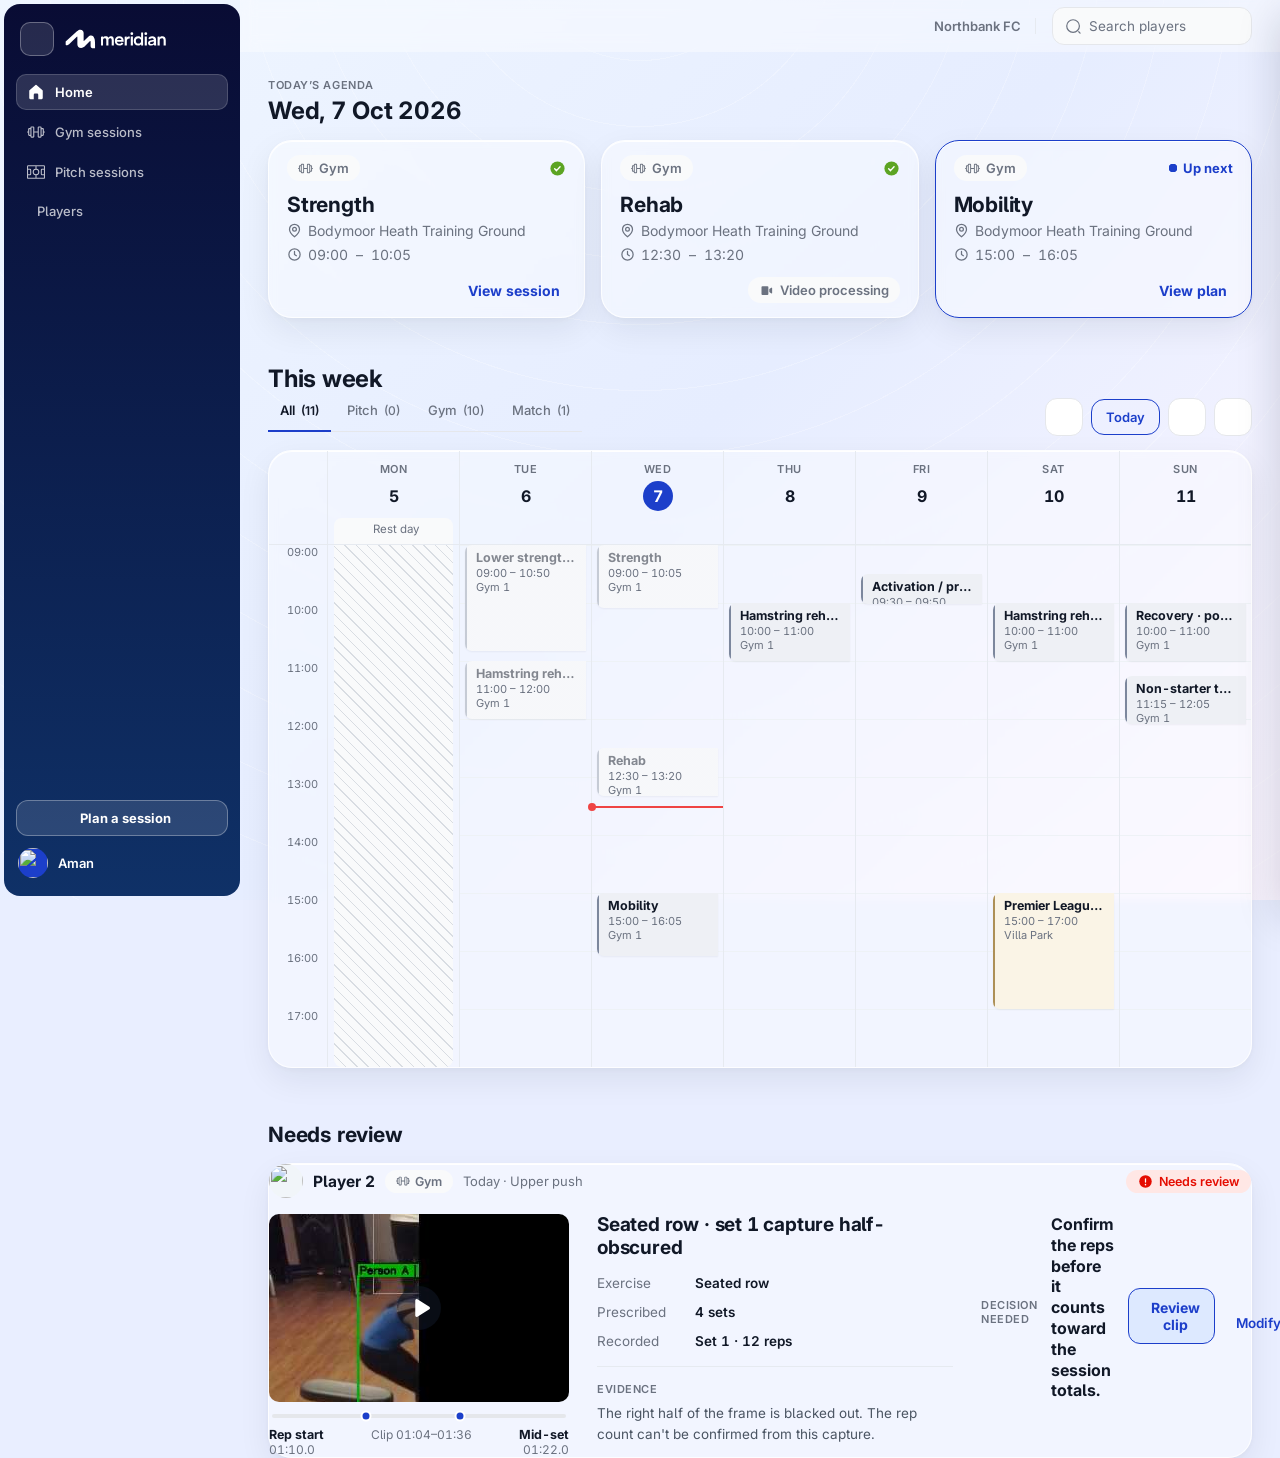
==== commit c17a176c: "Fix Home week-calendar collapse: restore --gridh/--hourpx/--c-now These calendar grid vars were page" ====
--- a/Meridian — Home (week) v1.html
+++ b/Meridian — Home (week) v1.html
@@ -8,11 +8,13 @@
 <link rel="preconnect" href="https://fonts.gstatic.com" crossorigin>
 <link href="https://fonts.googleapis.com/css2?family=Inter:wght@400;500;600;700&display=swap" rel="stylesheet">
 <script src="https://unpkg.com/lucide@latest"></script>
-<link rel="stylesheet" href="styles.css?v=3">
+<link rel="stylesheet" href="styles.css?v=5">
 <style>/* page-local: Home toggles the date popover via .open (canonical uses [hidden]) */
 .datepop{display:none}.datepop.open{display:block}</style>
 <style>
 .avatar,.pnum,.cal-date.today,.rc-ava,.rc-play .pc{corner-shape:round}
+/* week-calendar grid metrics (restored: lost in the shared-CSS extraction) */
+:root{--c-now:#EF4444;--hourpx:58px;--gridh:522px}
 /* ---------- home layout ---------- */
 .home{max-width:1420px;margin:0 auto;padding:22px 28px 0}
 .home-main{min-width:0}
@@ -324,7 +326,7 @@
 
 <div class="toast" id="toast"></div>
 
-<script src="shell.js?v=3"></script>
+<script src="shell.js?v=5"></script>
 <script>
 /* ============ ICONS (inline, type-coloured via currentColor) ============ */
 const PITCH_SVG='<svg viewBox="0 0 512 512" fill="currentColor"><path d="M477 61H35A35 35 0 0 0 0 96v320a35 35 0 0 0 35 35h442a35 35 0 0 0 35-35V96a35 35 0 0 0-35-35M256 321a65 65 0 1 1 65-65 65.08 65.08 0 0 1-65 65M30 191h55a5 5 0 0 1 5 5v120a5 5 0 0 1-5 5H30zm0 225v-65h55a35 35 0 0 0 35-35V196a35 35 0 0 0-35-35H30V96a5 5 0 0 1 5-5h206v71.19a95 95 0 0 0 0 187.62V421H35a5 5 0 0 1-5-5m447 5H271v-71.19a95 95 0 0 0 0-187.62V91h206a5 5 0 0 1 5 5v65h-55a35 35 0 0 0-35 35v120a35 35 0 0 0 35 35h55v65a5 5 0 0 1-5 5m5-230v130h-55a5 5 0 0 1-5-5V196a5 5 0 0 1 5-5z"/></svg>';
--- a/styles.css
+++ b/styles.css
@@ -13,6 +13,8 @@
   --c-notobs:#9CA3AF; --c-notobs-soft:#EEF1F4;
   --c-dot:#16A34A; /* calendar session dot (green, per reference) */
   --sb-steel:#A3C9FF; --sb-steel2:#A3C9FF; --sb-grey:#AFAFBB; --sb-green:#9CDE68; --sb-gold:#FFB54D; --sb-clay:#FF8680;
+  /* Data-viz stacked-bar palette — reuses the bipstrip blues (live/stop/dead); the CTA primary is NEVER used on bars */
+  --bar-deep:#2B7FFF; --bar:#7FB2FF; --bar-soft:#B8D5FF;
   --r-sm:6px; --r-md:10px; --r-lg:12px; --r-xl:16px; --r-pill:999px;
   --shadow-card:0 1px 2px rgba(15,23,42,.04); --shadow-pop:0 16px 40px rgba(15,23,42,.18);
   --ff:"Inter Display","Inter",system-ui,-apple-system,BlinkMacSystemFont,"Segoe UI",sans-serif;
@@ -690,7 +692,7 @@
 .dtable td.num,.dtable th.num{text-align:right;font-variant-numeric:tabular-nums}
 .gkledger td.num,.gkledger th.num{text-align:left}
 .dtable tr:last-child td{border-bottom:0}
-.dtable tr.grp td{background:var(--color-surface-subtle);font-weight:700;font-size:10.5px;letter-spacing:.05em;text-transform:uppercase;color:var(--color-text-soft);padding:6px 10px}
+.dtable tr.grp td{background:var(--color-surface-subtle);font-weight:700;font-size:10.5px;letter-spacing:.05em;text-transform:uppercase;color:var(--color-text-soft);padding:8px 32px}
 .dtable tr.sumrow td{font-weight:700;border-top:2px solid var(--color-separator)}
 .pcard>.dtable:last-child tr:last-child td{padding-bottom:2px}
 .srctbl td{padding:9px 10px;font-size:13px}
@@ -729,7 +731,7 @@
 .ibar .ibname{width:120px;font-weight:600;color:var(--color-text)}
 .ibar .ibtrack{flex:1;height:18px;background:var(--color-surface-muted);border-radius:5px;position:relative;overflow:hidden}
 .ibar .ibfill{height:100%;background:var(--sb-steel);border-radius:5px}
-.ibar .ibfill.over{background:var(--color-primary)}
+.ibar .ibfill.over{background:var(--bar-deep)}
 .ibar .ibref{position:absolute;top:-2px;bottom:-2px;width:2px;background:var(--color-text-soft);opacity:.5}
 .ibar .ibval{width:92px;text-align:right;font-variant-numeric:tabular-nums;color:var(--color-text-muted);font-weight:600}
 
@@ -802,7 +804,7 @@
 .sessmeta .mp svg{width:14px;height:14px}
 
 /* ============ REFERENCE REDESIGN ADDITIONS ============ */
-.wrap2{max-width:1420px;margin:0 auto;padding:22px 28px 0;display:flex;flex-direction:column;min-height:calc(100vh - var(--top))}
+.wrap2{max-width:1420px;margin:0 auto;padding:22px 28px 20px;display:flex;flex-direction:column;min-height:calc(100vh - var(--top))}
 body.standalone .wrap2{min-height:100vh}
 #panes{display:flex;flex-direction:column;flex:1 0 auto;min-width:0}
 
@@ -914,6 +916,8 @@
 .dcard .dbar-fill{display:block;height:100%;background:#A3C9FF;border-radius:999px}
 .dcard .dbar-pct{font-size:13px;font-weight:600;color:var(--color-text-soft);font-variant-numeric:tabular-nums}
 .dchip{display:inline-block;font-size:11px;font-weight:600;color:var(--color-primary-text);background:var(--color-primary-soft);border-radius:var(--r-pill);padding:3px 9px}
+.pcards .dnum{display:inline-flex;align-items:center;gap:6px;text-transform:uppercase;letter-spacing:.04em}
+.pcards .dnum svg{width:14px;height:14px}
 
 /* compact drill cards (drills landing) — chrome shared via the card reskin list above */
 .dcard2{position:relative;display:flex;flex-direction:column;text-align:left;cursor:pointer;font-family:inherit;transition:box-shadow .15s ease,border-color .12s ease}
@@ -939,7 +943,7 @@
 .dc2-open svg{width:14px;height:14px}
 
 /* page footer */
-.pgfoot{display:flex;align-items:center;justify-content:space-between;margin:auto 0 20px;padding-top:14px;border-top:1px solid var(--color-separator);font-size:12px;color:var(--color-text-soft)}
+.pgfoot{display:flex;align-items:center;justify-content:space-between;margin:auto 0 0;padding-top:14px;border-top:1px solid var(--color-separator);font-size:12px;color:var(--color-text-soft)}
 .pgfoot a{color:var(--color-primary-text);font-weight:600;cursor:pointer}
 
 /* drill detail */
@@ -947,8 +951,9 @@
 .backlink:hover{color:var(--color-text)}
 .backlink svg{width:16px;height:16px}
 /* standalone pages: a top-nav-styled bar (Back only) that reveals on scroll-up; the inline back button stays plain */
-.backbar{transform:translateY(-100%);transition:transform .26s ease;z-index:41;cursor:default}
+.backbar{transform:translateY(-100%);transition:transform .26s ease;z-index:41;cursor:default;padding:0}
 .backbar.show{transform:translateY(0)}
+.backbar-inner{max-width:1420px;margin:0 auto;width:100%;height:100%;padding:8px 28px 0;display:flex;align-items:center}
 .backbar .backlink{margin:0}
 .ddh{display:flex;align-items:flex-start;justify-content:space-between;gap:14px;margin-bottom:14px}
 .ddh h2{font-size:22px;font-weight:700;letter-spacing:-.01em}
@@ -1049,8 +1054,13 @@
 
 /* viz-type analysis: left panel holds a chart/map */
 .vizhero{min-height:120px}
-.ddfoot{display:flex;align-items:center;justify-content:space-between;margin:auto 0 20px;padding-top:14px;border-top:1px solid var(--color-separator);font-size:12px;color:var(--color-text-soft)}
+.ddfoot{display:flex;align-items:center;justify-content:space-between;margin:auto 0 0;padding-top:14px;border-top:1px solid var(--color-separator);font-size:12px;color:var(--color-text-soft)}
+/* Guaranteed gap above the footer stroke (so it never sits flush against content), while margin-top:auto still bottom-aligns on short pages; wrap2 gives the 20px below. */
+#panes > *:has(+ .ddfoot){margin-bottom:28px}
+.wrap2:has(> .pgfoot:not([style*="none"])) > #panes{margin-bottom:28px}
 .ddfoot a{color:var(--color-primary-text);font-weight:600;cursor:pointer}
+.ddfoot>a{display:inline-flex;align-items:center;gap:6px}
+.ddfoot>a svg{width:14px;height:14px}
 .ddfoot .l a{color:var(--color-primary-text)}
 
 /* ============ REVIEW DETAIL ============ */
@@ -1252,7 +1262,7 @@
 .lcbar{display:flex;align-items:center;gap:8px;height:16px}
 .lctrack{flex:1;height:10px;background:#E0E6ED;border-radius:3px;position:relative;overflow:visible}
 .lcfill{height:100%;border-radius:3px}
-.lcfill.m{background:var(--sb-steel)} .lcfill.h{background:var(--color-primary)} .lcfill.a{background:var(--color-primary-active)}
+.lcfill.m{background:var(--bar-soft)} .lcfill.h{background:var(--bar)} .lcfill.a{background:var(--bar-deep)}
 .lcval{width:42px;font-size:11.5px;font-weight:700;font-variant-numeric:tabular-nums;color:var(--color-text-muted)}
 .lcref{position:absolute;top:-4px;bottom:-4px;left:66.6%;width:2px;background:var(--color-text-soft);opacity:.45}
 .lcaxis{display:flex;justify-content:space-between;font-size:10.5px;color:var(--color-text-soft);margin:6px 0 0 132px}
@@ -1282,9 +1292,10 @@
 .cilegend .lg-ci{width:16px;height:3px;border-radius:2px;background:var(--color-text-muted);position:relative;flex:none}
 .cilegend .lg-ci::before,.cilegend .lg-ci::after{content:"";position:absolute;top:-3px;width:2px;height:9px;background:var(--color-text-muted)}
 .cilegend .lg-ci::before{left:0}.cilegend .lg-ci::after{right:0}
-.callout{display:flex;align-items:flex-start;gap:9px;background:var(--color-primary-soft);border-radius:var(--r-md);padding:10px 12px;font-size:12.5px;color:var(--color-primary-ink);font-weight:600;line-height:1.4}
-.callout .ci-ic{flex:none;width:16px;height:16px;margin-top:1px}.callout .ci-ic svg{width:16px;height:16px}
-.callout .sub{display:block;color:var(--color-warning-ink);font-weight:500;margin-top:3px}
+.callout{display:grid;grid-template-columns:16px 1fr;column-gap:9px;row-gap:3px;align-items:start;background:var(--color-primary-soft);border-radius:var(--r-md);padding:10px 12px;font-size:12.5px;color:var(--color-primary-ink);font-weight:600;line-height:1.4}
+.callout .ci-ic{width:16px;height:16px;margin-top:1px}.callout .ci-ic svg{width:16px;height:16px}
+.callout .ci-ic.warn{color:var(--color-warning-ink)}.callout .ci-ic.warn svg{width:13px;height:13px}
+.callout .sub{color:var(--color-warning-ink);font-weight:500}
 
 /* big-number panel (pressure context / player stat cards) */
 .bigrow{display:flex;flex-direction:column;gap:16px}
@@ -1329,6 +1340,8 @@
 .dtable tr.rowlink:hover td{background:var(--color-surface-subtle)}
 .dtable tr.rowlink td{color:var(--color-primary-text)}
 .dtable tr.rowlink .pnm{font-weight:700}
+.dtable tr.rowlink td.num{font-weight:700}
+.dtable tr.rowlink svg{stroke-width:2.5}
 .colsep{border-left:1px solid var(--color-separator)}
 
 /* filters row */
@@ -1362,13 +1375,17 @@
 
 /* technical-work mini rows + movement review (player detail) */
 .twrow{display:flex;align-items:center;gap:12px;padding:12px 0}
+.twrow:last-of-type{padding-bottom:0}
 .twrow+.twrow{border-top:1px solid var(--color-border-subtle)}
 .twrow .tw-ic{width:34px;height:34px;border-radius:9px;background:var(--color-primary-soft);color:var(--color-primary-text);display:grid;place-items:center;flex:none}
 .twrow .tw-ic svg{width:18px;height:18px}
 .twrow .tw-l{font-size:12.5px;color:var(--color-text-soft)}
 .twrow .tw-v{font-size:19px;font-weight:700;letter-spacing:-.01em}
-.twrow .tw-s{font-size:12px;color:var(--color-text-soft)}
+.twrow .tw-main{min-width:0}
+.twrow .tw-s{font-size:12px;color:var(--color-text-soft);margin-left:auto;text-align:right}
 .mvreview{display:flex;gap:12px;align-items:center;margin-top:12px}
+.mvreview .mv-ch{margin-left:auto;flex:none;display:flex;align-items:center;color:var(--color-primary-text);cursor:pointer}
+.mvreview .mv-ch svg{width:20px;height:20px}
 .mvthumb{width:120px;height:74px;border-radius:8px;flex:none;position:relative;overflow:hidden;background:linear-gradient(160deg,#3b7a4a,#215130)}
 .mvthumb img{width:100%;height:100%;object-fit:cover}
 .mvthumb .pp{position:absolute;inset:0;display:grid;place-items:center}
@@ -1415,16 +1432,17 @@
 .infobar svg{width:16px;height:16px;flex:none;margin-top:1px}
 .deflist .dfrow{display:grid;grid-template-columns:140px 1fr;gap:14px;padding:9px 0;border-top:1px solid var(--color-border-subtle);font-size:13px}
 .deflist .dfrow:first-child{border-top:0}
-.deflist .dfk{font-weight:700;color:var(--color-text)}
+.deflist .dfk{font-weight:600;color:var(--color-text)}
 .deflist .dfv{color:var(--color-text-muted);line-height:1.45}
 .covrow{display:grid;grid-template-columns:1fr auto auto;gap:14px;padding:9px 0;border-top:1px solid var(--color-border-subtle);font-size:13px;align-items:baseline}
 .covrow:first-child{border-top:0}
-.covrow .ck{font-weight:600}.covrow .cv{font-weight:700;font-variant-numeric:tabular-nums}.covrow .cs{color:var(--color-text-soft);font-size:12px}
-.reconbox{background:#FFFBEB;border:1px solid var(--color-warning-soft);border-radius:var(--r-lg);padding:16px}
-.reconbox .rh{display:flex;align-items:center;gap:8px;font-size:15px;font-weight:700;color:var(--color-warning-ink);margin-bottom:12px}
-.reconbox .rh svg{width:18px;height:18px}
+.covrow .ck{font-weight:600;color:var(--color-text)}.covrow .cv{font-weight:700;font-variant-numeric:tabular-nums}.covrow .cs{color:var(--color-text-soft);font-size:12px}
+.srctbl td{font-size:13px}
+.reconbox{background:#FFF9F0;border:1px solid #FFD9A3;border-radius:24px;padding:16px}
+.reconbox .rh{display:flex;align-items:center;gap:7px;font-size:14px;font-weight:700;color:var(--color-warning-ink);margin-bottom:12px}
+.reconbox .rh svg{width:16px;height:16px}
 .reconbox ol{margin:0;padding-left:0;list-style:none;counter-reset:r}
-.reconbox li{display:flex;gap:11px;padding:8px 0;font-size:13px;color:var(--color-text);counter-increment:r}
+.reconbox li{display:flex;align-items:center;gap:11px;padding:8px 0;font-size:13px;color:var(--color-text);counter-increment:r}
 .reconbox li::before{content:counter(r);width:22px;height:22px;flex:none;border-radius:50%;background:#fff;border:1px solid var(--color-warning-soft);color:var(--color-warning-ink);font-size:12px;font-weight:700;display:grid;place-items:center}
 .reconbox li.recon-flash{position:relative;border-radius:8px;animation:reconFlash 1.9s ease-out 1}
 @keyframes reconFlash{0%{background:var(--color-warning-soft)}100%{background:transparent}}
@@ -1480,7 +1498,7 @@
 .sidecta svg{color:#fff}
 .profile .pname{color:#fff}
 /* ======================== GLASS CARDS ======================== */
-.pcard,.tile,.statcard,.statstrip,.ovstrip,.dcard,.dcard2,.pb-card,.panel,.exlb-card,.acard,.revcard,.weekcal,.pd-card,.pm-card,.ptable{
+.pcard,.tile,.statcard,.statstrip,.ovstrip,.dcard,.dcard2,.pb-card,.panel,.exlb-card,.acard,.revcard,.weekcal,.pd-card,.pm-card,.ptable,.pt-row{
   background:rgba(255,255,255,.4);
   border:2px solid #FFFFFF;
   border-radius:24px;
@@ -1520,7 +1538,7 @@
 .topbar{left:var(--side);background:rgba(255,255,255,.4);-webkit-backdrop-filter:blur(8px);backdrop-filter:blur(8px);transition:left .2s ease}
 .weekstrip{background:rgba(255,255,255,.4);-webkit-backdrop-filter:blur(8px);backdrop-filter:blur(8px)}
 /* ======================== CARD STROKE (soft glass edge) ======================== */
-.pcard,.tile,.statcard,.statstrip,.ovstrip,.dcard,.dcard2,.pb-card,.panel,.exlb-card,.acard,.revcard,.weekcal,.pd-card,.pm-card,.ptable{
+.pcard,.tile,.statcard,.statstrip,.ovstrip,.dcard,.dcard2,.pb-card,.panel,.exlb-card,.acard,.revcard,.weekcal,.pd-card,.pm-card,.ptable,.pt-row{
   border:1px solid rgba(255,255,255,.8);
   box-shadow:0 12px 32px rgba(16,24,40,.07), 0 2px 6px rgba(16,24,40,.04), inset 0 1px 0 rgba(255,255,255,.95);
 }
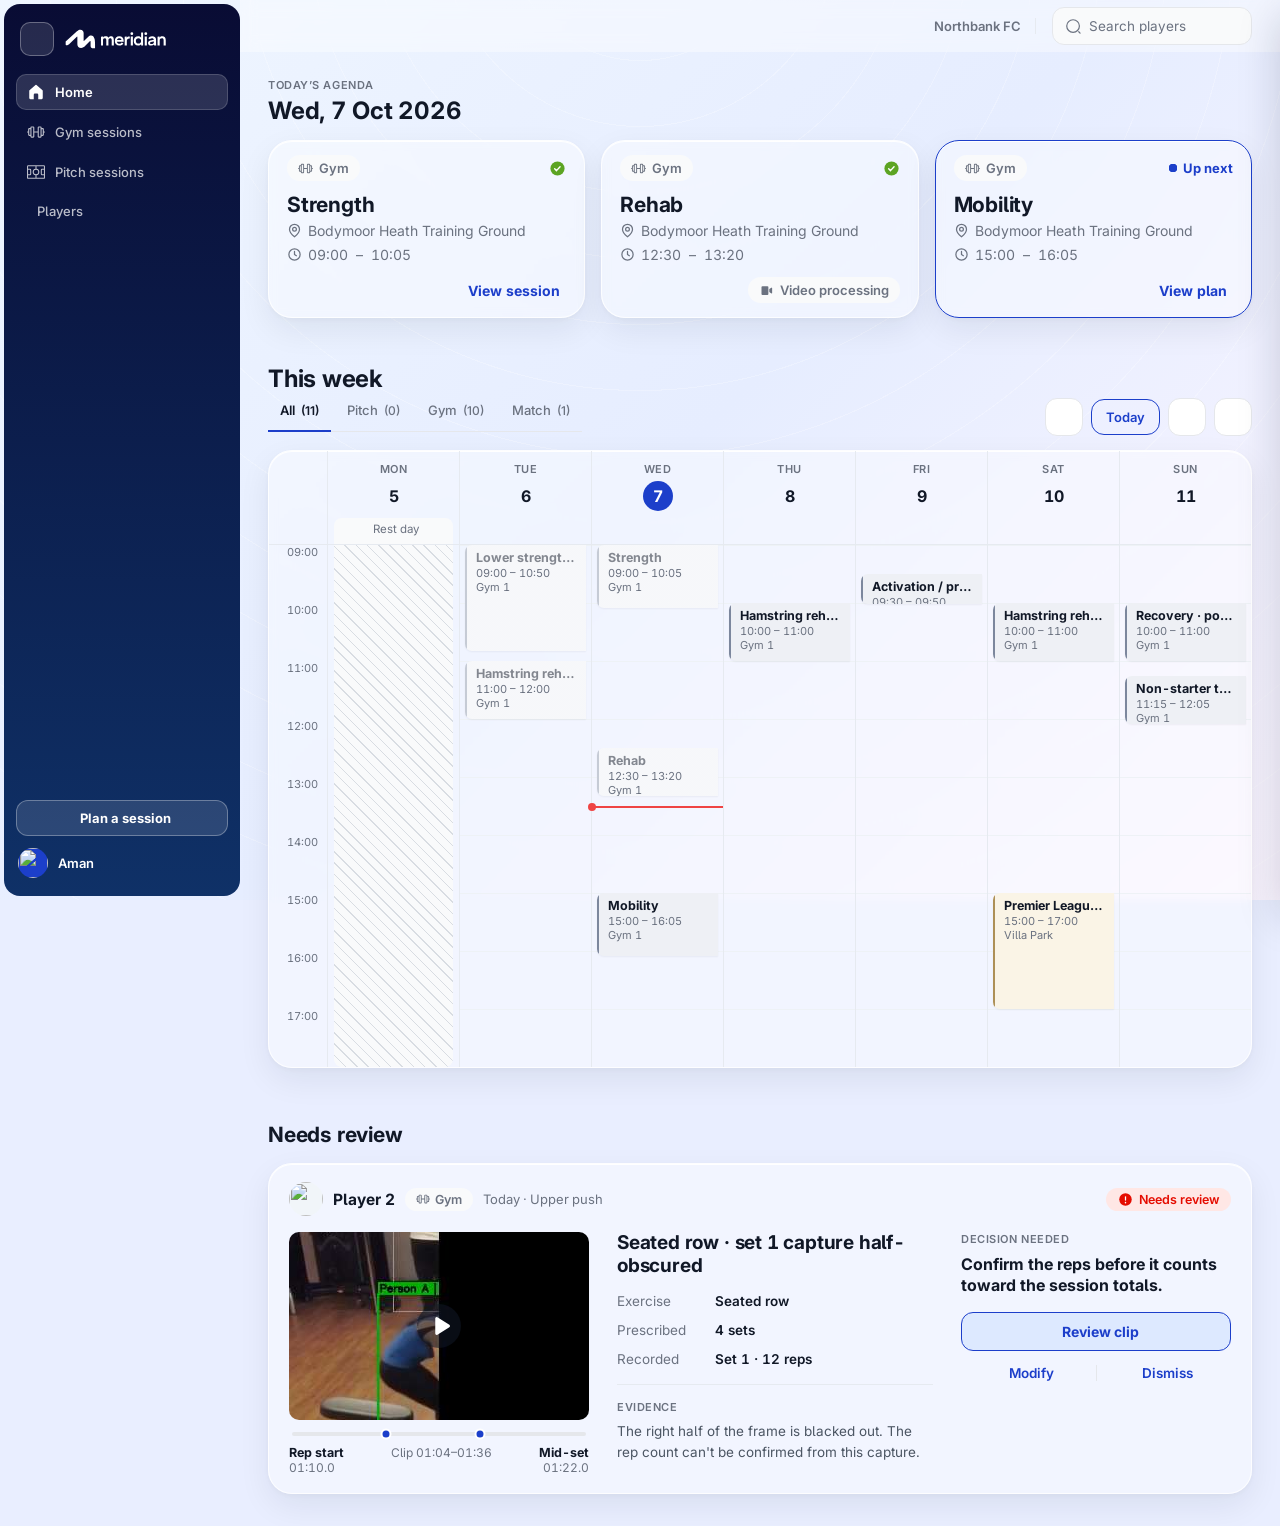
==== commit 54b10e36: "Review card + page padding fixes (restore values lost in shared-CSS extraction) - .rv-right: stack t" ====
--- a/Meridian — Home (week) v1.html
+++ b/Meridian — Home (week) v1.html
@@ -16,7 +16,7 @@
 /* week-calendar grid metrics (restored: lost in the shared-CSS extraction) */
 :root{--c-now:#EF4444;--hourpx:58px;--gridh:522px}
 /* ---------- home layout ---------- */
-.home{max-width:1420px;margin:0 auto;padding:22px 28px 0}
+.home{max-width:1420px;margin:0 auto;padding:22px 28px 20px}
 .home-main{min-width:0}
 .home-rail{margin-top:54px}
 .h-head{display:flex;align-items:flex-start;justify-content:space-between;gap:20px;flex-wrap:wrap}
@@ -168,6 +168,7 @@
 .rv-tpill{display:inline-flex;align-items:center;gap:5px;font-size:12.5px;font-weight:600;color:var(--color-text-soft);background:var(--color-surface-subtle);border-radius:var(--r-pill);padding:4px 11px}
 .rv-tpill svg{width:14px;height:14px}
 .rv-pctx{font-size:13px;color:var(--color-text-soft)}
+.revcard{padding:18px 20px;margin-bottom:12px}
 .rv-cols{display:grid;grid-template-columns:300px minmax(0,1fr) 270px;gap:28px;align-items:start}
 .rv-video{position:relative;aspect-ratio:16/10;border-radius:var(--r-md);overflow:hidden;background:var(--color-surface-muted);cursor:pointer}
 .rv-video img,.rv-video video{width:100%;height:100%;object-fit:cover;display:block}
@@ -191,6 +192,8 @@
 .rv-row .v{font-weight:600;color:var(--color-text)}
 .rv-ev-label{font-size:11px;letter-spacing:.05em;text-transform:uppercase;color:var(--color-text-soft);font-weight:600;margin:16px 0 7px;padding-top:15px;border-top:1px solid var(--color-separator)}
 .rv-ev{font-size:13.5px;color:var(--color-text-muted);line-height:1.5}
+/* Home's decision column stacks (shared styles.css makes .rv-right a flex ROW for other pages) */
+.rv-right{display:block}
 .rv-dn-label{font-size:11px;letter-spacing:.05em;text-transform:uppercase;color:var(--color-text-soft);font-weight:600;margin-bottom:8px}
 .rv-dn{font-size:16px;font-weight:700;line-height:1.3;color:var(--color-text);margin-bottom:16px}
 .rv-review{display:inline-flex;align-items:center;justify-content:center;gap:8px;width:100%;font-size:14px;font-weight:700;color:var(--color-primary-text);background:var(--color-primary-tint);border:1px solid var(--color-primary-text);border-radius:var(--r-lg);padding:10px 14px;cursor:pointer;font-family:inherit}
--- a/styles.css
+++ b/styles.css
@@ -128,7 +128,7 @@
 .todaybtn:hover{background:var(--color-surface-subtle)}
 
 /* ---------- content ---------- */
-.wrap{max-width:1420px;margin:0 auto;padding:22px 28px 0}
+.wrap{max-width:1420px;margin:0 auto;padding:22px 28px 20px}
 .crumb{font-size:12.5px;color:var(--color-text-soft);margin-bottom:8px}
 .crumb b{color:var(--color-text-muted);font-weight:600}
 .phead{display:flex;align-items:flex-start;gap:20px;flex-wrap:wrap;margin-bottom:4px}
